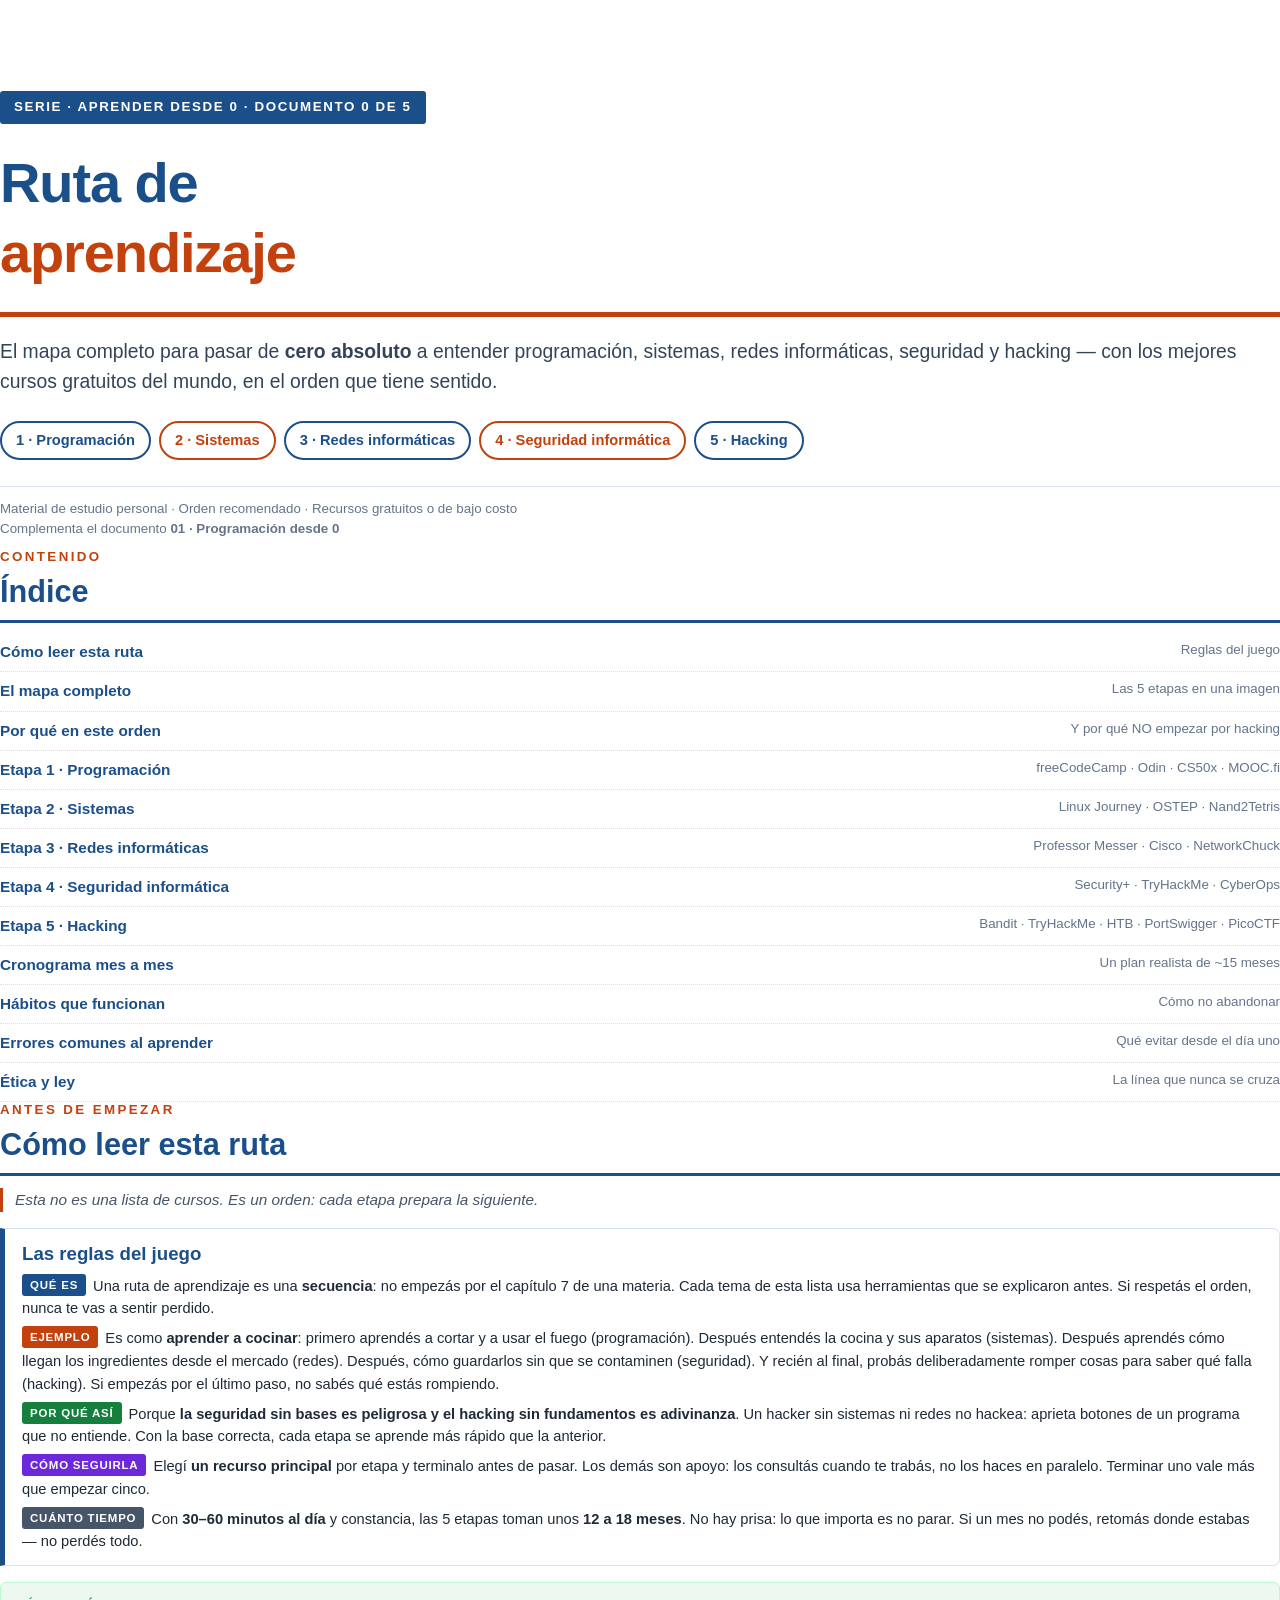
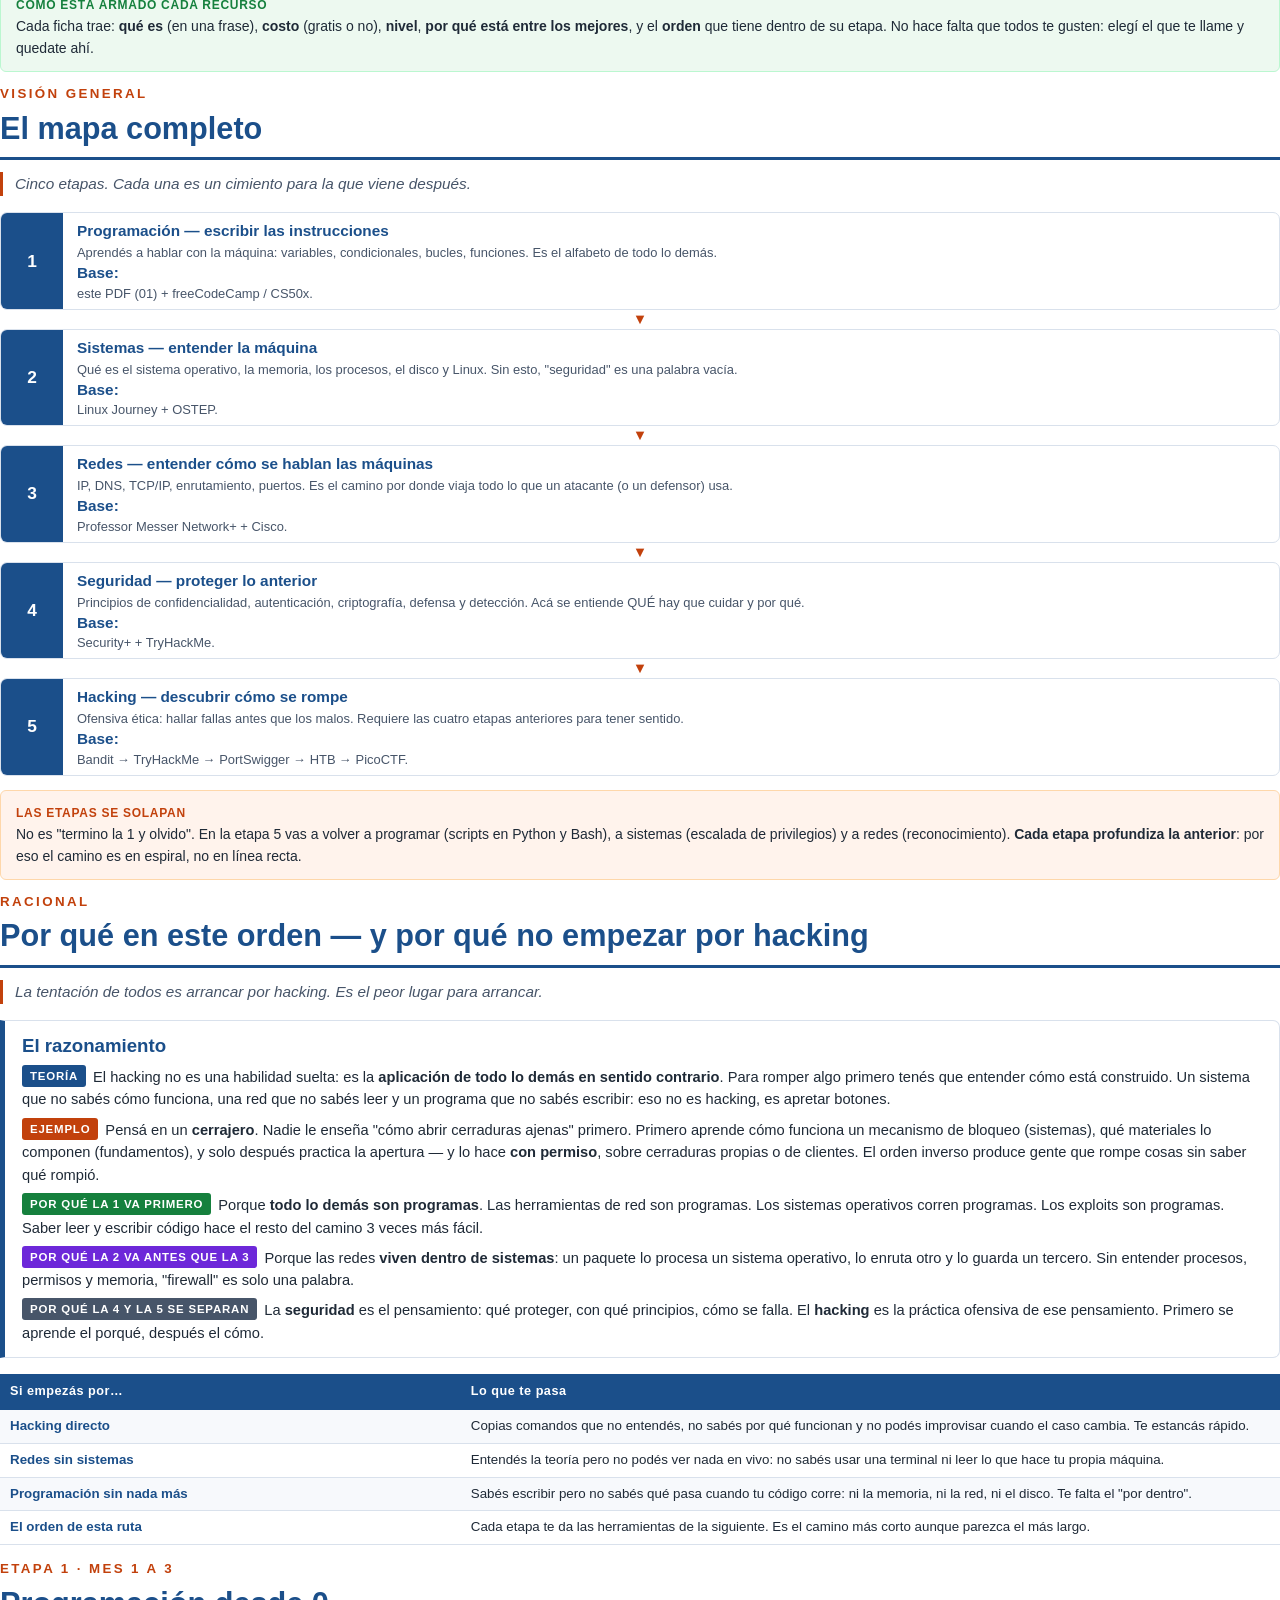
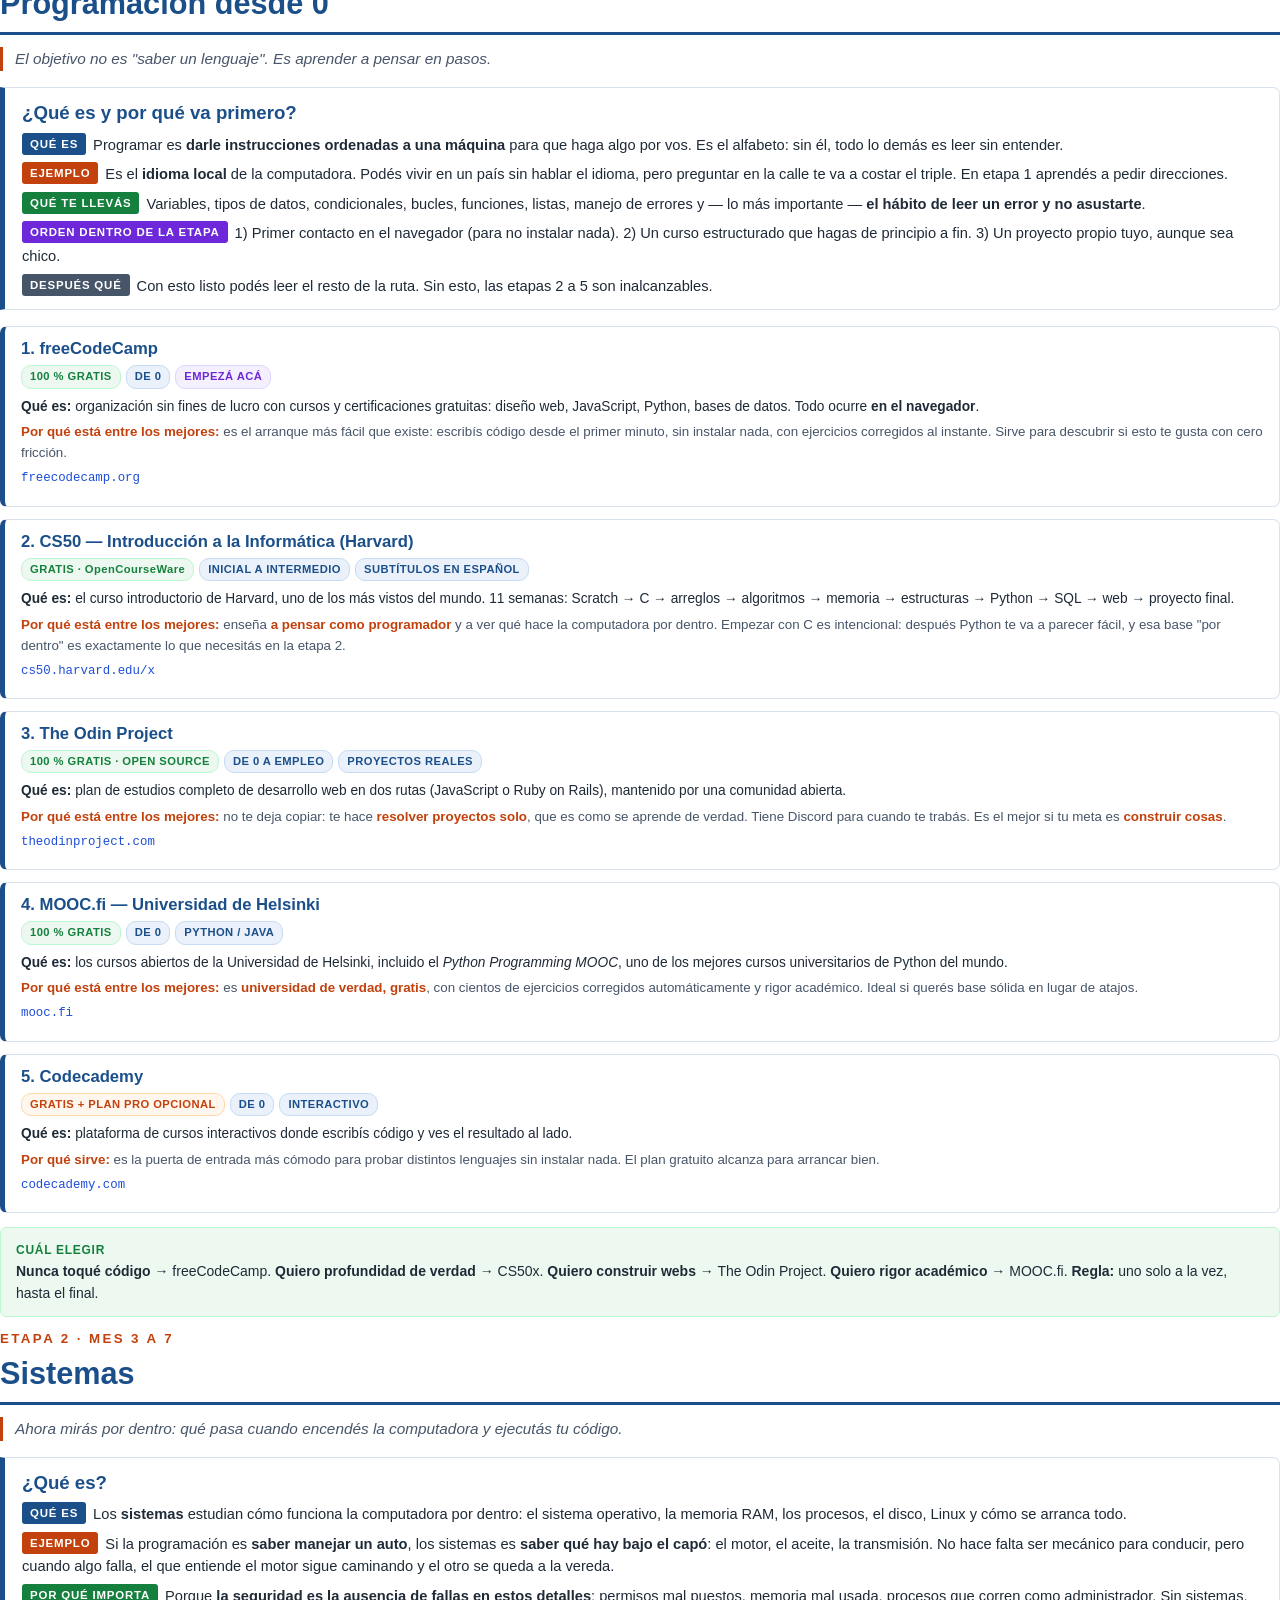
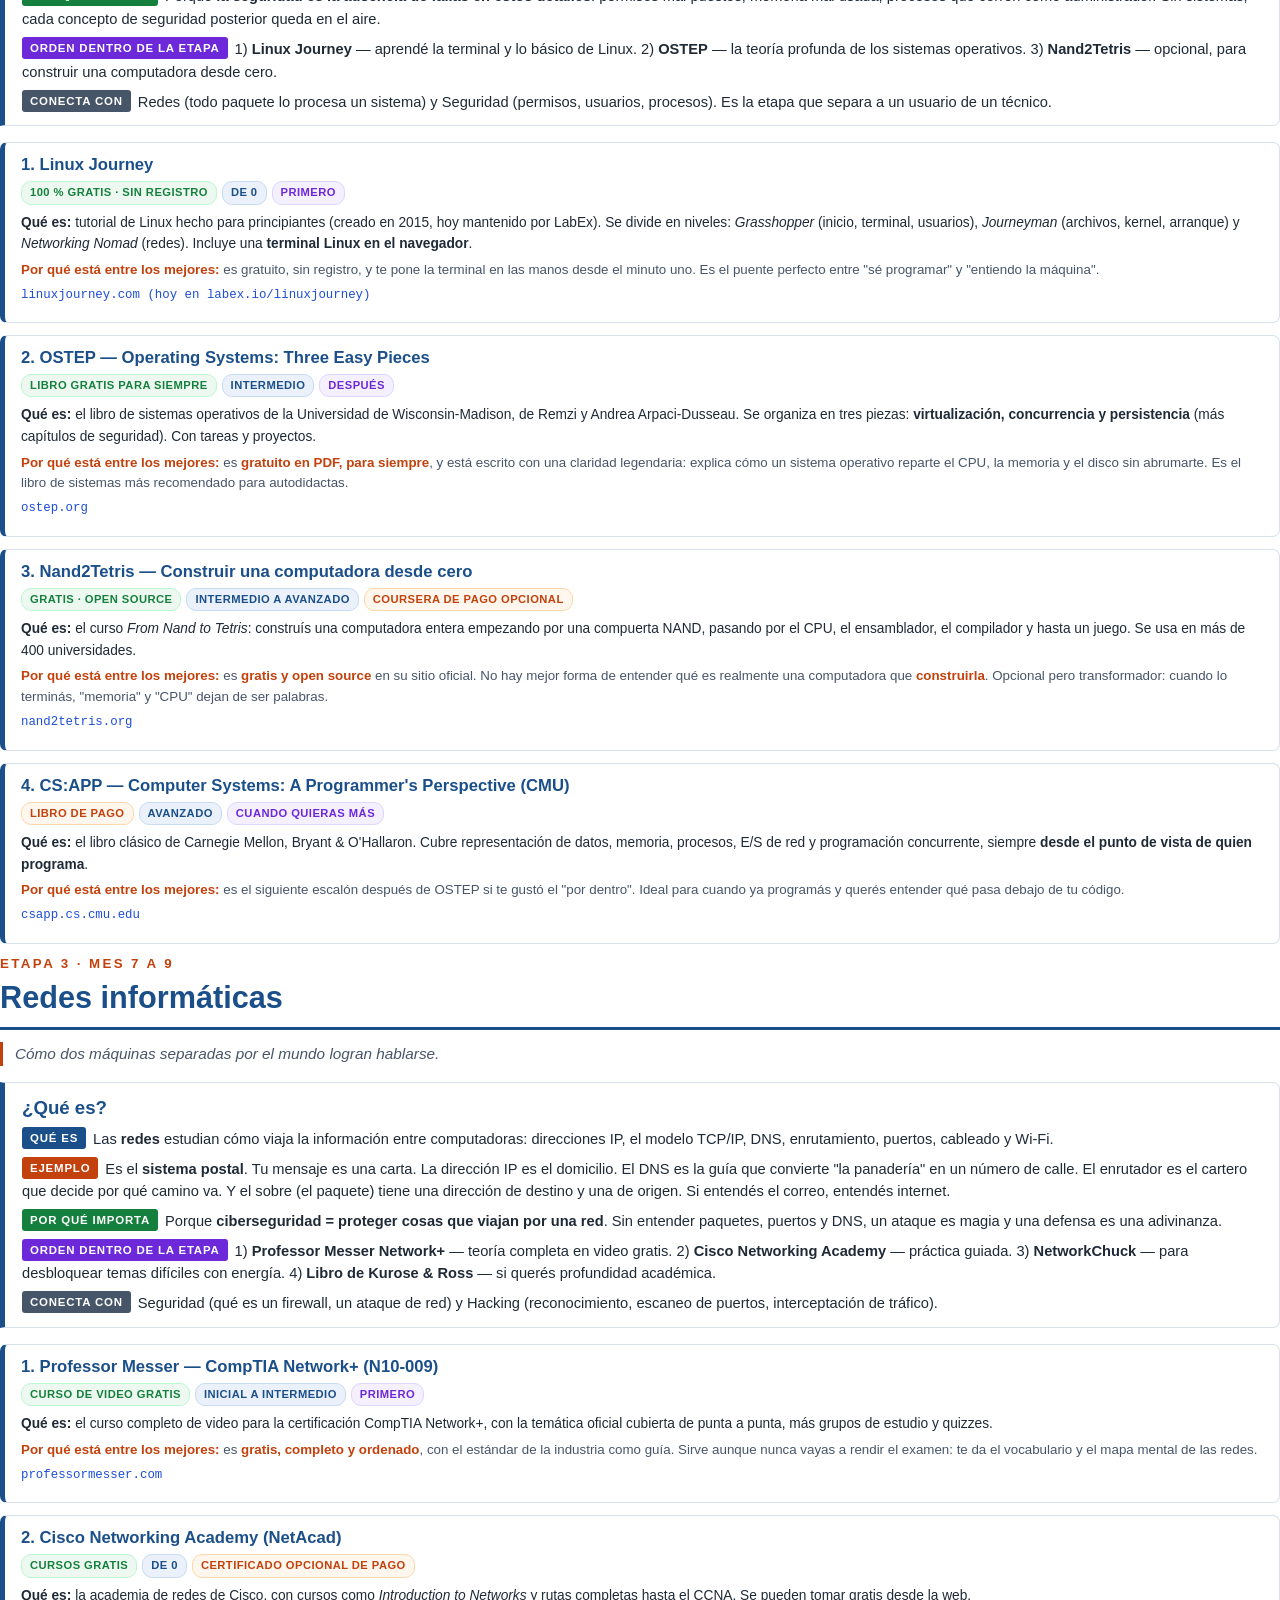
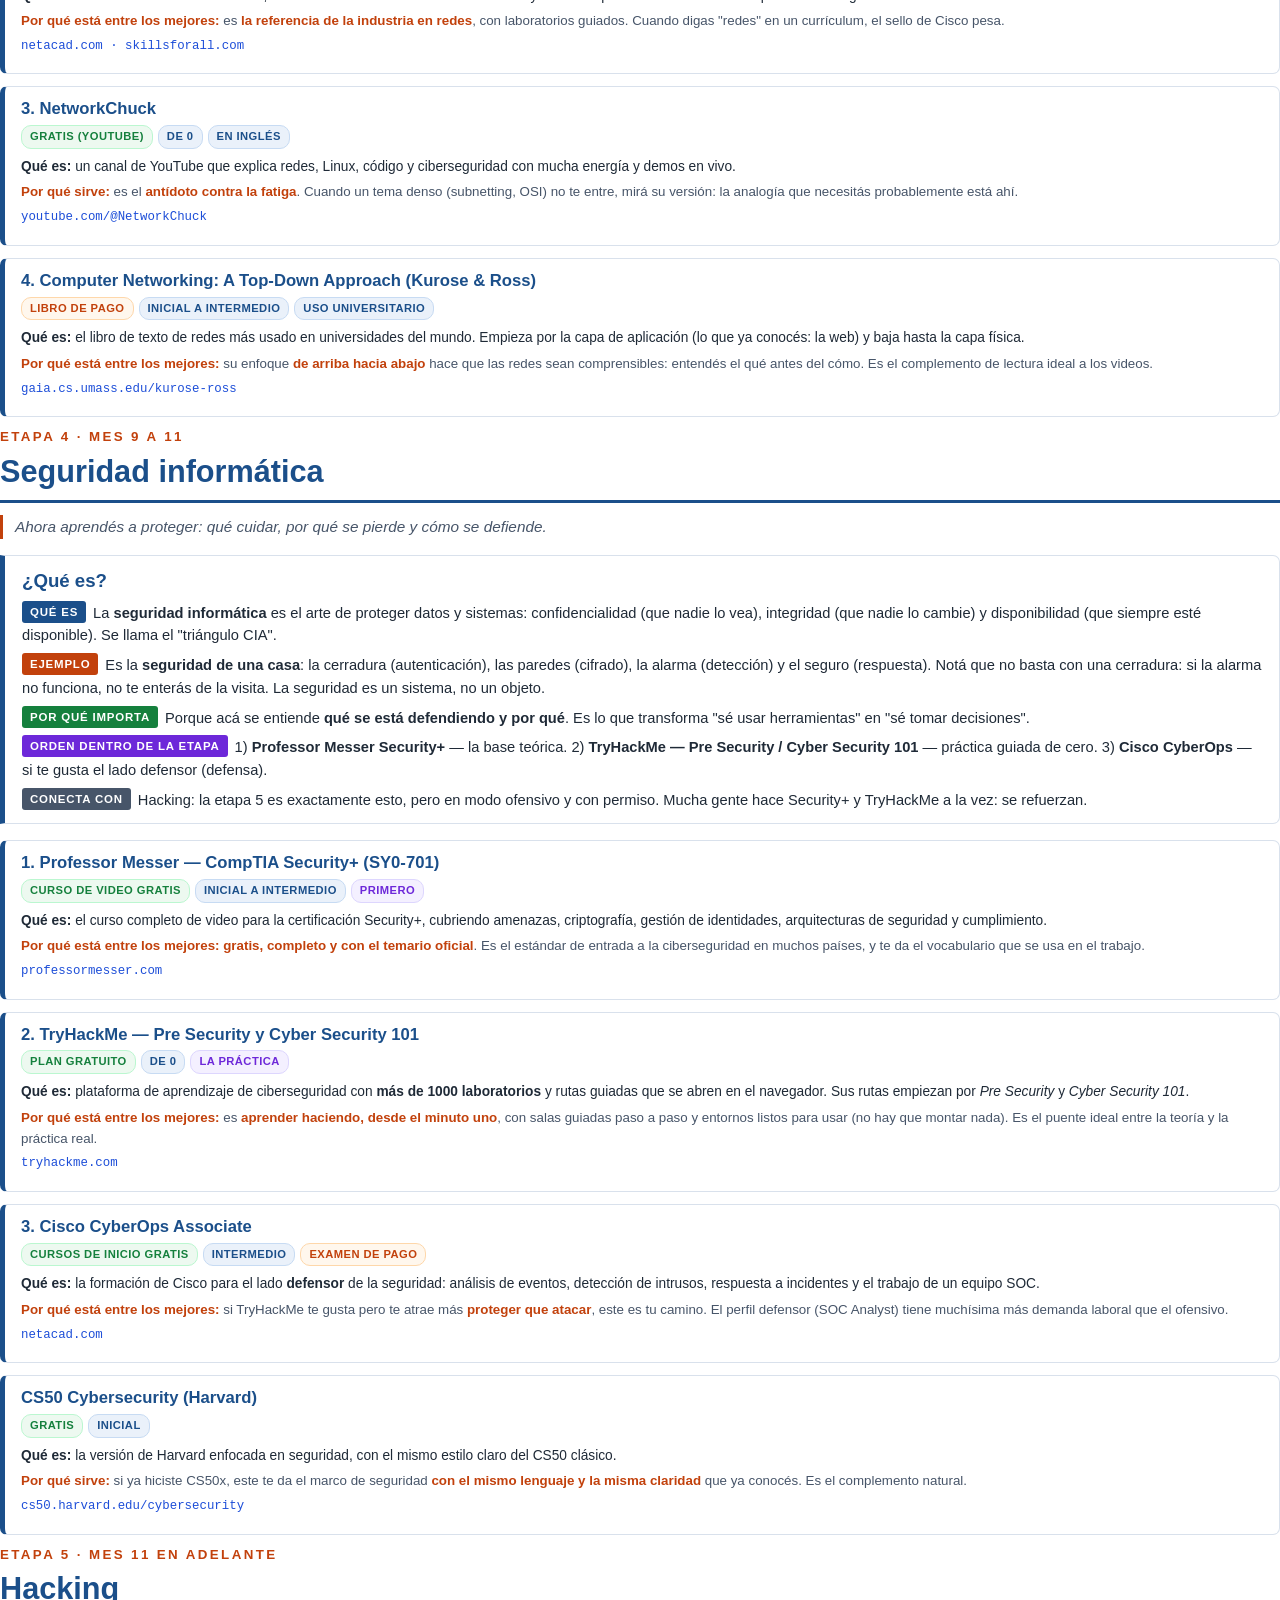
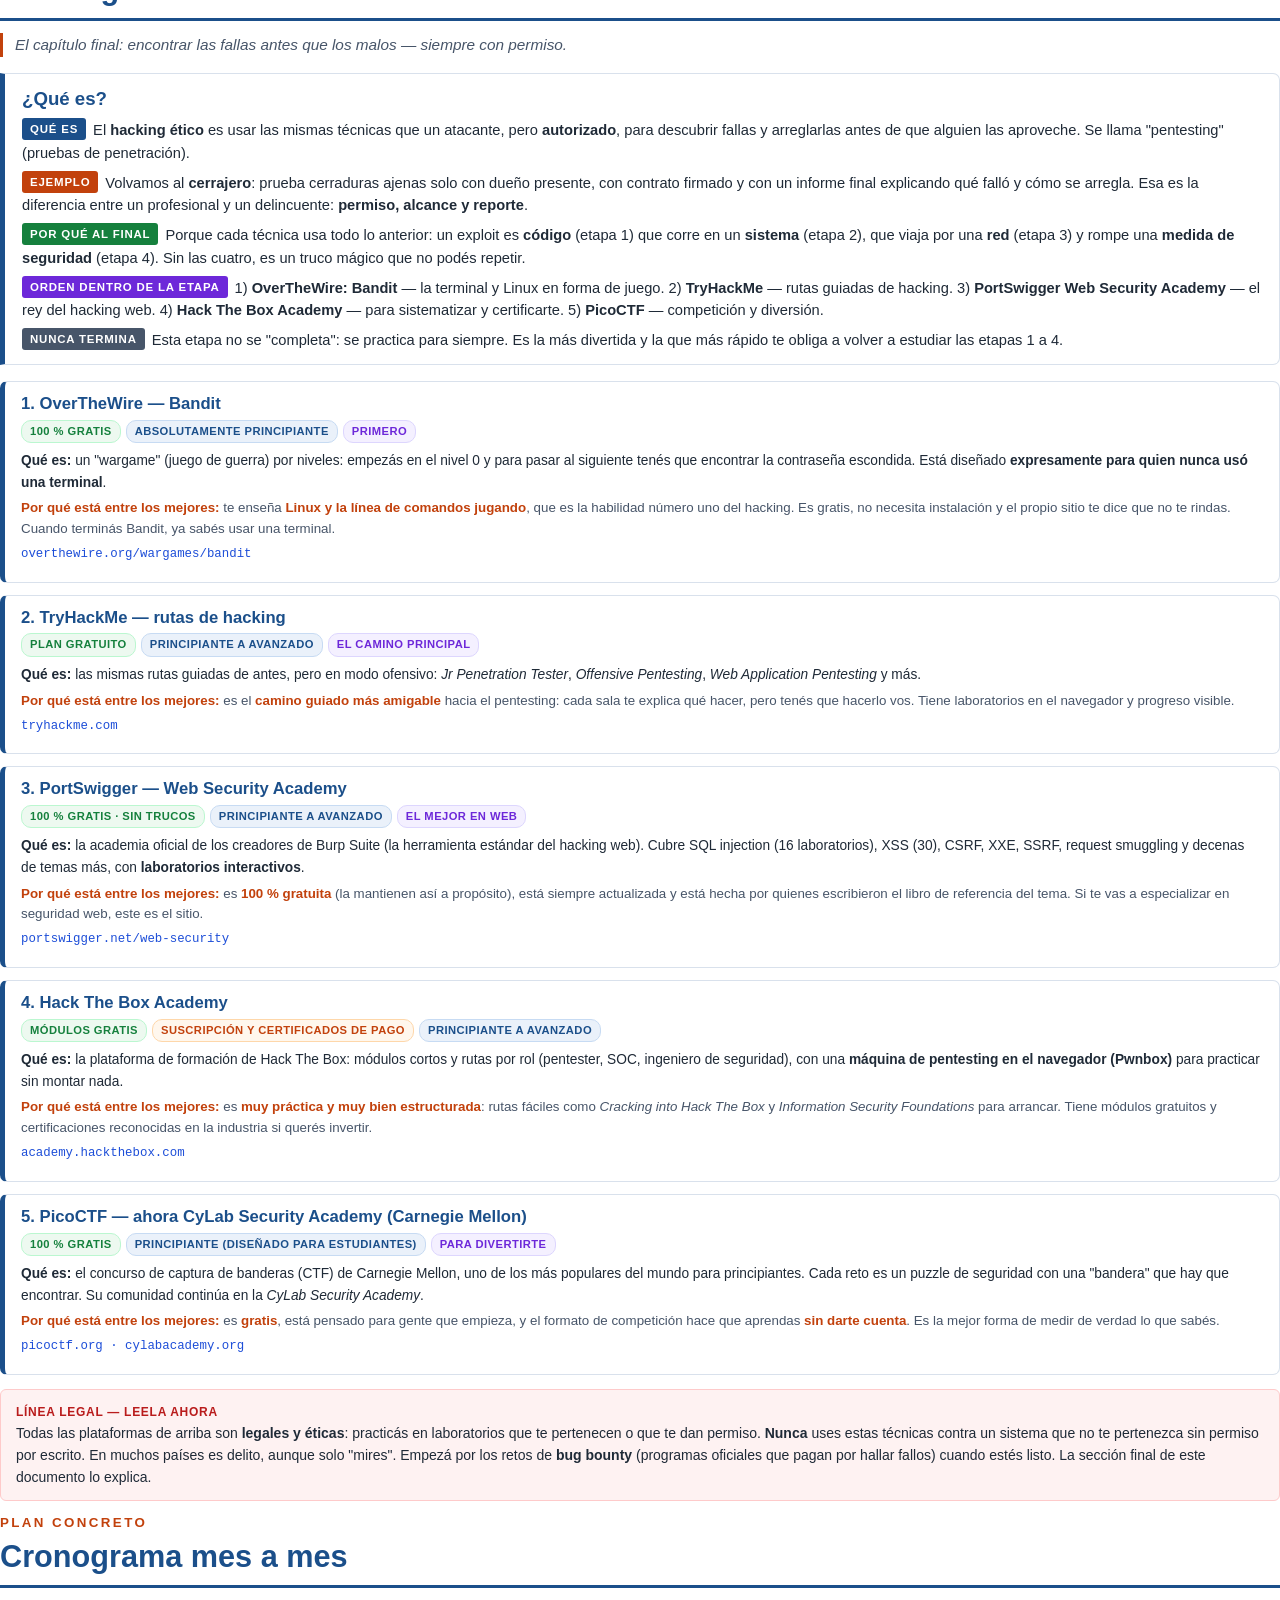
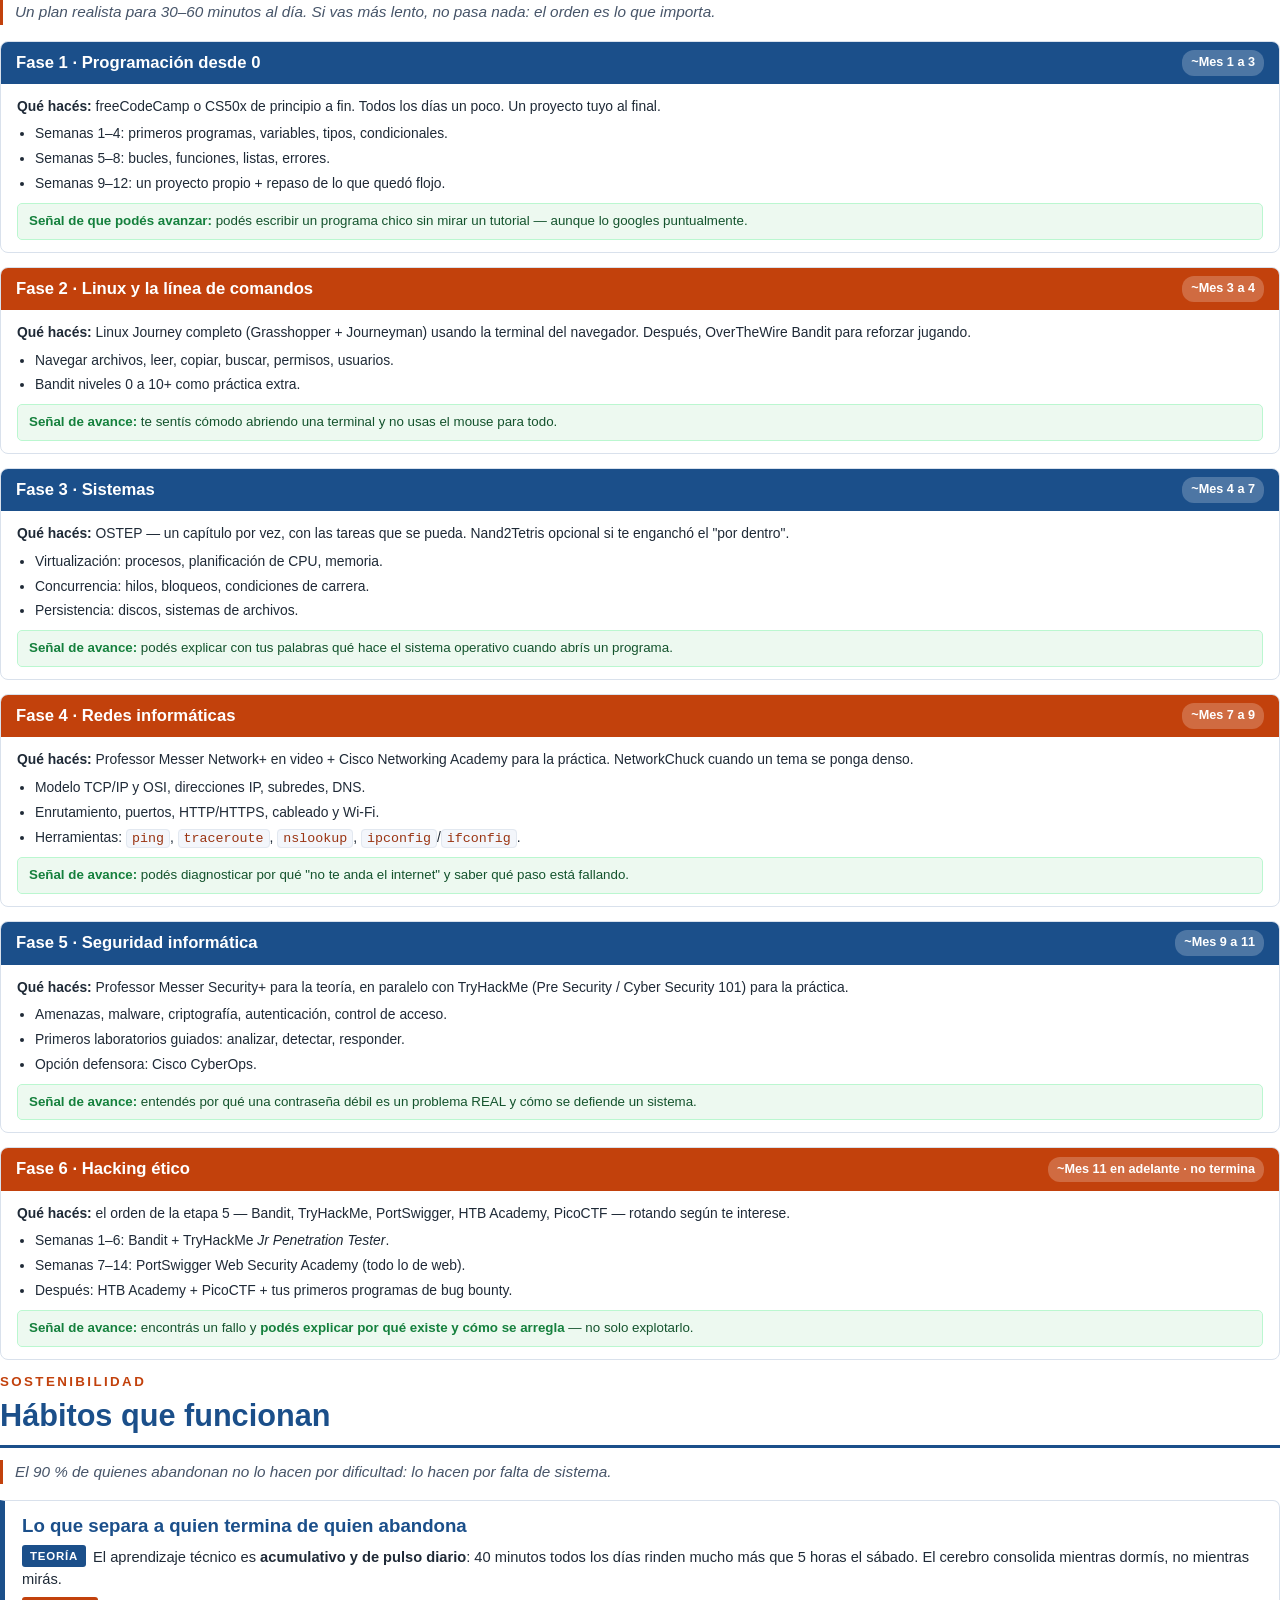
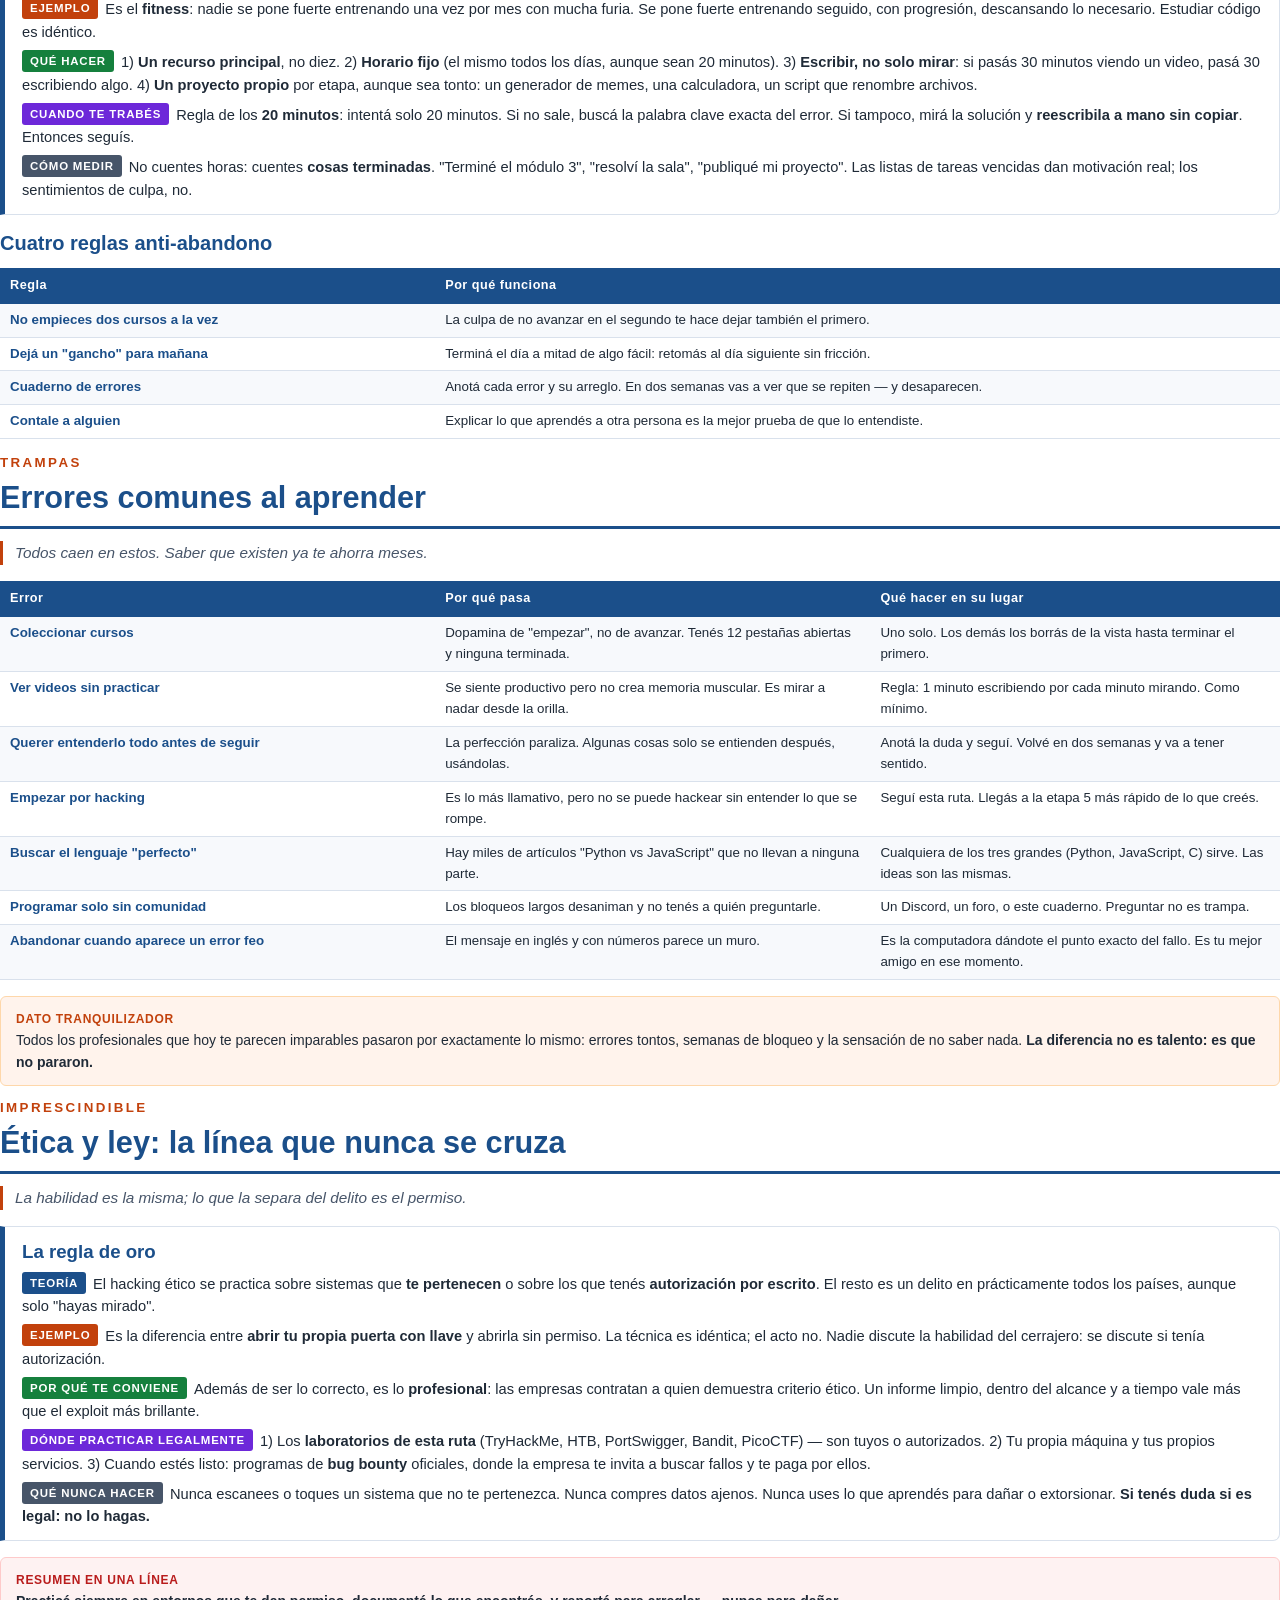
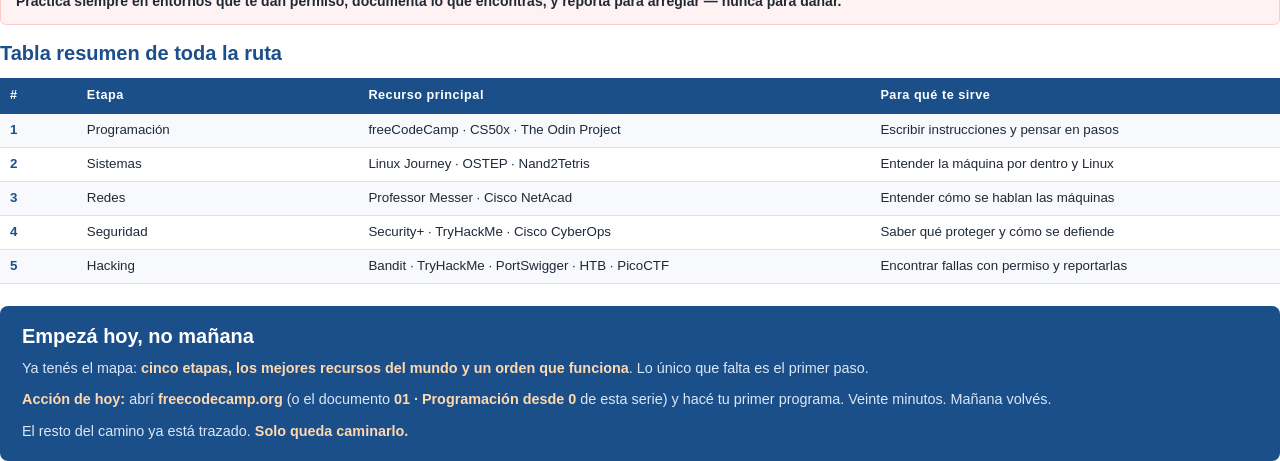
==== 00-ruta-aprendizaje.html @ 6a271abf "Serie Aprender desde 0: ruta + 4 cursos en HTML imprimible" ====
<!DOCTYPE html>
<html lang="es">
<head>
<meta charset="utf-8">
<title>Ruta de aprendizaje desde 0</title>
<style>
  @page { size: A4; margin: 17mm 16mm 16mm 16mm; }
  * { box-sizing: border-box; }
  html { -webkit-print-color-adjust: exact; print-color-adjust: exact; }
  body {
    font-family: "Segoe UI", "Segoe UI Variable Text", Tahoma, sans-serif;
    font-size: 11pt; line-height: 1.57; color: #1f2a37; margin: 0;
  }

  :root {
    --azul: #1b4f8a;
    --azul-vivo: #1d4ed8;
    --azul-humo: #eaf1fa;
    --naranja: #c2410c;
    --naranja-humo: #fff3ec;
    --verde: #15803d;
    --verde-humo: #edf9f0;
    --morado: #6d28d9;
    --morado-humo: #f4f0ff;
    --gris: #475569;
    --borde: #d9e1ec;
  }

  h1, h2, h3, h4 { font-weight: 700; color: var(--azul); line-height: 1.25; margin: 0; }
  p { margin: 0 0 9px 0; }

  /* ---------- Portada ---------- */
  .portada { page-break-after: always; padding: 24mm 0 0 0; }
  .portada .serie {
    display: inline-block; background: var(--azul); color: #fff;
    font-size: 10pt; font-weight: 700; letter-spacing: .12em;
    text-transform: uppercase; padding: 6px 14px; border-radius: 3px;
  }
  .portada h1 { font-size: 42pt; letter-spacing: -.02em; margin: 24px 0 0 0; }
  .portada h1 span { color: var(--naranja); display: block; }
  .portada .regla { height: 5px; background: var(--naranja); width: 100%; margin: 24px 0 20px 0; }
  .portada .sub { font-size: 14.5pt; color: #33445a; line-height: 1.55; margin: 0 0 24px 0; }
  .portada .temas { display: flex; flex-wrap: wrap; gap: 8px; margin: 0 0 24px 0; }
  .portada .tema {
    border: 2px solid var(--azul); color: var(--azul); font-weight: 700;
    font-size: 11pt; padding: 6px 14px; border-radius: 20px;
  }
  .portada .tema:nth-child(even) { border-color: var(--naranja); color: var(--naranja); }
  .portada .meta { margin-top: 26px; font-size: 10pt; color: #64748b; border-top: 1px solid var(--borde); padding-top: 12px; }

  /* ---------- Capítulos ---------- */
  .cap { page-break-before: always; }
  table, tr { page-break-inside: avoid; }
  .grupo { page-break-inside: avoid; }
  .cap h2 { font-size: 23pt; margin: 0 0 4px 0; border-bottom: 3px solid var(--azul); padding-bottom: 10px; }
  .cap h2 .num { display: block; font-size: 10pt; letter-spacing: .18em; text-transform: uppercase; color: var(--naranja); margin-bottom: 6px; }
  .cap .promesa { font-size: 11.5pt; color: #475569; font-style: italic; margin: 12px 0 16px 0; border-left: 3px solid var(--naranja); padding-left: 12px; }
  h3.sub { font-size: 15pt; margin: 16px 0 7px 0; color: var(--azul); }
  h4.mini { font-size: 12.5pt; margin: 16px 0 6px 0; color: var(--naranja); }

  /* ---------- Bloques ---------- */
  .bloque {
    background: #fff; border: 1px solid var(--borde); border-left: 5px solid var(--azul);
    border-radius: 0 7px 7px 0; padding: 13px 17px 6px 17px; margin: 16px 0;
    page-break-inside: avoid;
  }
  .bloque h3 { font-size: 14pt; margin-bottom: 8px; }
  .fila { margin: 0 0 6px 0; }
  .lbl {
    display: inline-block; font-size: 8.6pt; font-weight: 700; letter-spacing: .07em;
    text-transform: uppercase; color: #fff; padding: 2px 8px; border-radius: 3px;
    margin-right: 7px; vertical-align: 1.5px;
  }
  .lbl.teoria  { background: var(--azul); }
  .lbl.ejemplo { background: var(--naranja); }
  .lbl.porque  { background: var(--verde); }
  .lbl.orden   { background: var(--morado); }
  .lbl.conecta { background: var(--gris); }
  .fila p { display: inline; }

  code {
    font-family: Consolas, "Courier New", monospace; font-size: 10pt;
    background: #f3f6fb; border: 1px solid #e2e8f0; border-radius: 4px;
    padding: 1px 5px; color: #9a3412;
  }

  .nota {
    background: var(--naranja-humo); border: 1px solid #fed7aa; border-radius: 6px;
    padding: 11px 15px; margin: 14px 0; page-break-inside: avoid; font-size: 10.5pt;
  }
  .nota b.t { color: var(--naranja); text-transform: uppercase; letter-spacing: .06em; font-size: 9pt; }
  .aviso {
    background: var(--verde-humo); border: 1px solid #bbf7d0; border-radius: 6px;
    padding: 11px 15px; margin: 14px 0; page-break-inside: avoid; font-size: 10.5pt;
  }
  .aviso b.t { color: var(--verde); text-transform: uppercase; letter-spacing: .06em; font-size: 9pt; }
  .peligro {
    background: #fef2f2; border: 1px solid #fecaca; border-radius: 6px;
    padding: 11px 15px; margin: 14px 0; page-break-inside: avoid; font-size: 10.5pt;
  }
  .peligro b.t { color: #b91c1c; text-transform: uppercase; letter-spacing: .06em; font-size: 9pt; }

  /* ---------- Mapa ---------- */
  .mapa { display: flex; flex-direction: column; gap: 0; margin: 8px 0; }
  .mapa .paso {
    display: flex; align-items: stretch; border: 1px solid var(--borde);
    border-radius: 7px; overflow: hidden; page-break-inside: avoid; background: #fff;
  }
  .mapa .paso .nro {
    flex: 0 0 62px; background: var(--azul); color: #fff; font-weight: 700;
    display: flex; align-items: center; justify-content: center; font-size: 13pt;
  }
  .mapa .paso:nth-child(even) .nro { background: var(--naranja); }
  .mapa .paso .txt { padding: 6px 14px; }
  .mapa .paso .txt b { color: var(--azul); font-size: 11.5pt; display: block; margin-bottom: 1px; }
  .mapa .paso .txt span { font-size: 9.7pt; color: #475569; line-height: 1.4; display: block; }
  .flecha { text-align: center; color: var(--naranja); font-size: 11pt; line-height: 1; margin: 2px 0; }

  /* ---------- Recursos ---------- */
  .recurso {
    border: 1px solid var(--borde); border-radius: 7px; padding: 12px 16px;
    margin: 12px 0; page-break-inside: avoid; background: #fff;
    border-left: 5px solid var(--azul);
  }
  .recurso h4 { font-size: 12.5pt; margin-bottom: 4px; }
  .pills { margin: 4px 0 7px 0; }
  .pill {
    display: inline-block; font-size: 8.4pt; font-weight: 700; padding: 2px 8px;
    border-radius: 10px; margin-right: 5px; letter-spacing: .04em;
  }
  .pill.gratis { background: var(--verde-humo); color: var(--verde); border: 1px solid #bbf7d0; }
  .pill.mixto  { background: #fff7ed; color: var(--naranja); border: 1px solid #fed7aa; }
  .pill.nivel  { background: var(--azul-humo); color: var(--azul); border: 1px solid #c7dbf3; }
  .pill.orden  { background: var(--morado-humo); color: var(--morado); border: 1px solid #ddd6fe; }
  .recurso p { font-size: 10.3pt; margin-bottom: 5px; }
  .recurso .porque { color: #475569; font-size: 10pt; }
  .recurso .porque b { color: var(--naranja); }
  .recurso .url { font-family: Consolas, monospace; font-size: 9.3pt; color: var(--azul-vivo); }

  /* ---------- Tablas ---------- */
  table { width: 100%; border-collapse: collapse; margin: 12px 0 16px 0; font-size: 10pt; page-break-inside: avoid; }
  th { background: var(--azul); color: #fff; text-align: left; padding: 8px 10px; font-weight: 600; font-size: 9.5pt; letter-spacing: .04em; }
  td { border-bottom: 1px solid var(--borde); padding: 6px 10px; vertical-align: top; }
  tr:nth-child(even) td { background: #f7f9fc; }
  td b { color: var(--azul); }

  /* ---------- Cronograma ---------- */
  .fase {
    border: 1px solid var(--borde); border-radius: 8px; margin: 14px 0;
    page-break-inside: avoid; overflow: hidden;
  }
  .fase .cab {
    background: var(--azul); color: #fff; padding: 8px 15px; display: flex;
    justify-content: space-between; align-items: center;
  }
  .fase:nth-of-type(even) .cab { background: var(--naranja); }
  .fase .cab b { font-size: 12.5pt; }
  .fase .cab span { font-size: 9.5pt; background: rgba(255,255,255,.22); padding: 3px 9px; border-radius: 12px; font-weight: 600; }
  .fase .cuerpo { padding: 12px 16px; }
  .fase .cuerpo p { font-size: 10.4pt; margin-bottom: 6px; }
  .fase .cuerpo ul { margin: 4px 0 8px 0; padding-left: 18px; font-size: 10.4pt; }
  .fase .cuerpo li { margin-bottom: 3px; }
  .fase .hito {
    font-size: 10pt; background: var(--verde-humo); border: 1px solid #bbf7d0;
    border-radius: 5px; padding: 7px 11px; margin-top: 6px; color: #14532d;
  }
  .fase .hito b { color: var(--verde); }

  .cierre {
    background: var(--azul); color: #eaf1fa; padding: 18px 22px; border-radius: 8px;
    margin-top: 22px; page-break-inside: avoid;
  }
  .cierre h3 { color: #fff; margin-bottom: 8px; font-size: 15pt; }
  .cierre p { color: #dbe7f7; font-size: 10.8pt; }
  .cierre b { color: #ffd8b0; }

  .indice ul { list-style: none; padding: 0; margin: 10px 0 0 0; }
  .indice li { padding: 7px 0; border-bottom: 1px dotted var(--borde); font-size: 11.5pt; display: flex; justify-content: space-between; }
  .indice li span.t { color: var(--azul); font-weight: 600; }
  .indice li span.d { color: #64748b; font-size: 10pt; }
</style>
</head>
<body>

<!-- ==================== PORTADA ==================== -->
<section class="portada">
  <div class="serie">Serie · Aprender desde 0 · Documento 0 de 5</div>
  <h1>Ruta de <span>aprendizaje</span></h1>
  <div class="regla"></div>
  <p class="sub">El mapa completo para pasar de <b>cero absoluto</b> a entender programación, sistemas, redes informáticas, seguridad y hacking — con los mejores cursos gratuitos del mundo, en el orden que tiene sentido.</p>

  <div class="temas">
    <div class="tema">1 · Programación</div>
    <div class="tema">2 · Sistemas</div>
    <div class="tema">3 · Redes informáticas</div>
    <div class="tema">4 · Seguridad informática</div>
    <div class="tema">5 · Hacking</div>
  </div>

  <p class="meta">Material de estudio personal · Orden recomendado · Recursos gratuitos o de bajo costo<br>Complementa el documento <b>01 · Programación desde 0</b></p>
</section>

<!-- ==================== ÍNDICE ==================== -->
<section class="cap indice">
  <h2><span class="num">Contenido</span>Índice</h2>
  <ul>
    <li><span class="t">Cómo leer esta ruta</span><span class="d">Reglas del juego</span></li>
    <li><span class="t">El mapa completo</span><span class="d">Las 5 etapas en una imagen</span></li>
    <li><span class="t">Por qué en este orden</span><span class="d">Y por qué NO empezar por hacking</span></li>
    <li><span class="t">Etapa 1 · Programación</span><span class="d">freeCodeCamp · Odin · CS50x · MOOC.fi</span></li>
    <li><span class="t">Etapa 2 · Sistemas</span><span class="d">Linux Journey · OSTEP · Nand2Tetris</span></li>
    <li><span class="t">Etapa 3 · Redes informáticas</span><span class="d">Professor Messer · Cisco · NetworkChuck</span></li>
    <li><span class="t">Etapa 4 · Seguridad informática</span><span class="d">Security+ · TryHackMe · CyberOps</span></li>
    <li><span class="t">Etapa 5 · Hacking</span><span class="d">Bandit · TryHackMe · HTB · PortSwigger · PicoCTF</span></li>
    <li><span class="t">Cronograma mes a mes</span><span class="d">Un plan realista de ~15 meses</span></li>
    <li><span class="t">Hábitos que funcionan</span><span class="d">Cómo no abandonar</span></li>
    <li><span class="t">Errores comunes al aprender</span><span class="d">Qué evitar desde el día uno</span></li>
    <li><span class="t">Ética y ley</span><span class="d">La línea que nunca se cruza</span></li>
  </ul>
</section>

<!-- ==================== CÓMO LEER ==================== -->
<section class="cap">
  <h2><span class="num">Antes de empezar</span>Cómo leer esta ruta</h2>
  <p class="promesa">Esta no es una lista de cursos. Es un orden: cada etapa prepara la siguiente.</p>

  <div class="bloque">
    <h3>Las reglas del juego</h3>
    <div class="fila"><span class="lbl teoria">Qué es</span>Una ruta de aprendizaje es una <b>secuencia</b>: no empezás por el capítulo 7 de una materia. Cada tema de esta lista usa herramientas que se explicaron antes. Si respetás el orden, nunca te vas a sentir perdido.</div>
    <div class="fila"><span class="lbl ejemplo">Ejemplo</span>Es como <b>aprender a cocinar</b>: primero aprendés a cortar y a usar el fuego (programación). Después entendés la cocina y sus aparatos (sistemas). Después aprendés cómo llegan los ingredientes desde el mercado (redes). Después, cómo guardarlos sin que se contaminen (seguridad). Y recién al final, probás deliberadamente romper cosas para saber qué falla (hacking). Si empezás por el último paso, no sabés qué estás rompiendo.</div>
    <div class="fila"><span class="lbl porque">Por qué así</span>Porque <b>la seguridad sin bases es peligrosa y el hacking sin fundamentos es adivinanza</b>. Un hacker sin sistemas ni redes no hackea: aprieta botones de un programa que no entiende. Con la base correcta, cada etapa se aprende más rápido que la anterior.</div>
    <div class="fila"><span class="lbl orden">Cómo seguirla</span>Elegí <b>un recurso principal</b> por etapa y terminalo antes de pasar. Los demás son apoyo: los consultás cuando te trabás, no los haces en paralelo. Terminar uno vale más que empezar cinco.</div>
    <div class="fila"><span class="lbl conecta">Cuánto tiempo</span>Con <b>30–60 minutos al día</b> y constancia, las 5 etapas toman unos <b>12 a 18 meses</b>. No hay prisa: lo que importa es no parar. Si un mes no podés, retomás donde estabas — no perdés todo.</div>
  </div>

  <div class="aviso">
    <span class="b t" style="color:#15803d;font-weight:700;text-transform:uppercase;letter-spacing:.06em;font-size:9pt;">Cómo está armado cada recurso</span><br>
    Cada ficha trae: <b>qué es</b> (en una frase), <b>costo</b> (gratis o no), <b>nivel</b>, <b>por qué está entre los mejores</b>, y el <b>orden</b> que tiene dentro de su etapa. No hace falta que todos te gusten: elegí el que te llame y quedate ahí.
  </div>
</section>

<!-- ==================== MAPA ==================== -->
<section class="cap">
  <h2><span class="num">Visión general</span>El mapa completo</h2>
  <p class="promesa">Cinco etapas. Cada una es un cimiento para la que viene después.</p>

  <div class="mapa">
    <div class="paso">
      <div class="nro">1</div>
      <div class="txt"><b>Programación — escribir las instrucciones</b><span>Aprendés a hablar con la máquina: variables, condicionales, bucles, funciones. Es el alfabeto de todo lo demás. <b>Base:</b> este PDF (01) + freeCodeCamp / CS50x.</span></div>
    </div>
    <div class="flecha">▼</div>
    <div class="paso">
      <div class="nro">2</div>
      <div class="txt"><b>Sistemas — entender la máquina</b><span>Qué es el sistema operativo, la memoria, los procesos, el disco y Linux. Sin esto, "seguridad" es una palabra vacía. <b>Base:</b> Linux Journey + OSTEP.</span></div>
    </div>
    <div class="flecha">▼</div>
    <div class="paso">
      <div class="nro">3</div>
      <div class="txt"><b>Redes — entender cómo se hablan las máquinas</b><span>IP, DNS, TCP/IP, enrutamiento, puertos. Es el camino por donde viaja todo lo que un atacante (o un defensor) usa. <b>Base:</b> Professor Messer Network+ + Cisco.</span></div>
    </div>
    <div class="flecha">▼</div>
    <div class="paso">
      <div class="nro">4</div>
      <div class="txt"><b>Seguridad — proteger lo anterior</b><span>Principios de confidencialidad, autenticación, criptografía, defensa y detección. Acá se entiende QUÉ hay que cuidar y por qué. <b>Base:</b> Security+ + TryHackMe.</span></div>
    </div>
    <div class="flecha">▼</div>
    <div class="paso">
      <div class="nro">5</div>
      <div class="txt"><b>Hacking — descubrir cómo se rompe</b><span>Ofensiva ética: hallar fallas antes que los malos. Requiere las cuatro etapas anteriores para tener sentido. <b>Base:</b> Bandit → TryHackMe → PortSwigger → HTB → PicoCTF.</span></div>
    </div>
  </div>

  <div class="nota">
    <span class="b t" style="color:#c2410c;font-weight:700;text-transform:uppercase;letter-spacing:.06em;font-size:9pt;">Las etapas se solapan</span><br>
    No es "termino la 1 y olvido". En la etapa 5 vas a volver a programar (scripts en Python y Bash), a sistemas (escalada de privilegios) y a redes (reconocimiento). <b>Cada etapa profundiza la anterior</b>: por eso el camino es en espiral, no en línea recta.
  </div>
</section>

<!-- ==================== POR QUÉ ESTE ORDEN ==================== -->
<section class="cap">
  <h2><span class="num">Racional</span>Por qué en este orden — y por qué no empezar por hacking</h2>
  <p class="promesa">La tentación de todos es arrancar por hacking. Es el peor lugar para arrancar.</p>

  <div class="bloque">
    <h3>El razonamiento</h3>
    <div class="fila"><span class="lbl teoria">Teoría</span>El hacking no es una habilidad suelta: es la <b>aplicación de todo lo demás en sentido contrario</b>. Para romper algo primero tenés que entender cómo está construido. Un sistema que no sabés cómo funciona, una red que no sabés leer y un programa que no sabés escribir: eso no es hacking, es apretar botones.</div>
    <div class="fila"><span class="lbl ejemplo">Ejemplo</span>Pensá en un <b>cerrajero</b>. Nadie le enseña "cómo abrir cerraduras ajenas" primero. Primero aprende cómo funciona un mecanismo de bloqueo (sistemas), qué materiales lo componen (fundamentos), y solo después practica la apertura — y lo hace <b>con permiso</b>, sobre cerraduras propias o de clientes. El orden inverso produce gente que rompe cosas sin saber qué rompió.</div>
    <div class="fila"><span class="lbl porque">Por qué la 1 va primero</span>Porque <b>todo lo demás son programas</b>. Las herramientas de red son programas. Los sistemas operativos corren programas. Los exploits son programas. Saber leer y escribir código hace el resto del camino 3 veces más fácil.</div>
    <div class="fila"><span class="lbl orden">Por qué la 2 va antes que la 3</span>Porque las redes <b>viven dentro de sistemas</b>: un paquete lo procesa un sistema operativo, lo enruta otro y lo guarda un tercero. Sin entender procesos, permisos y memoria, "firewall" es solo una palabra.</div>
    <div class="fila"><span class="lbl conecta">Por qué la 4 y la 5 se separan</span>La <b>seguridad</b> es el pensamiento: qué proteger, con qué principios, cómo se falla. El <b>hacking</b> es la práctica ofensiva de ese pensamiento. Primero se aprende el porqué, después el cómo.</div>
  </div>

  <table>
    <tr><th style="width:36%">Si empezás por…</th><th>Lo que te pasa</th></tr>
    <tr><td><b>Hacking directo</b></td><td>Copias comandos que no entendés, no sabés por qué funcionan y no podés improvisar cuando el caso cambia. Te estancás rápido.</td></tr>
    <tr><td><b>Redes sin sistemas</b></td><td>Entendés la teoría pero no podés ver nada en vivo: no sabés usar una terminal ni leer lo que hace tu propia máquina.</td></tr>
    <tr><td><b>Programación sin nada más</b></td><td>Sabés escribir pero no sabés qué pasa cuando tu código corre: ni la memoria, ni la red, ni el disco. Te falta el "por dentro".</td></tr>
    <tr><td><b>El orden de esta ruta</b></td><td>Cada etapa te da las herramientas de la siguiente. Es el camino más corto aunque parezca el más largo.</td></tr>
  </table>
</section>

<!-- ==================== ETAPA 1 ==================== -->
<section class="cap">
  <h2><span class="num">Etapa 1 · Mes 1 a 3</span>Programación desde 0</h2>
  <p class="promesa">El objetivo no es "saber un lenguaje". Es aprender a pensar en pasos.</p>

  <div class="bloque">
    <h3>¿Qué es y por qué va primero?</h3>
    <div class="fila"><span class="lbl teoria">Qué es</span>Programar es <b>darle instrucciones ordenadas a una máquina</b> para que haga algo por vos. Es el alfabeto: sin él, todo lo demás es leer sin entender.</div>
    <div class="fila"><span class="lbl ejemplo">Ejemplo</span>Es el <b>idioma local</b> de la computadora. Podés vivir en un país sin hablar el idioma, pero preguntar en la calle te va a costar el triple. En etapa 1 aprendés a pedir direcciones.</div>
    <div class="fila"><span class="lbl porque">Qué te llevás</span>Variables, tipos de datos, condicionales, bucles, funciones, listas, manejo de errores y — lo más importante — <b>el hábito de leer un error y no asustarte</b>.</div>
    <div class="fila"><span class="lbl orden">Orden dentro de la etapa</span>1) Primer contacto en el navegador (para no instalar nada). 2) Un curso estructurado que hagas de principio a fin. 3) Un proyecto propio tuyo, aunque sea chico.</div>
    <div class="fila"><span class="lbl conecta">Después qué</span>Con esto listo podés leer el resto de la ruta. Sin esto, las etapas 2 a 5 son inalcanzables.</div>
  </div>

  <div class="recurso">
    <h4>1. freeCodeCamp</h4>
    <div class="pills"><span class="pill gratis">100 % GRATIS</span><span class="pill nivel">DE 0</span><span class="pill orden">EMPEZÁ ACÁ</span></div>
    <p><b>Qué es:</b> organización sin fines de lucro con cursos y certificaciones gratuitas: diseño web, JavaScript, Python, bases de datos. Todo ocurre <b>en el navegador</b>.</p>
    <p class="porque"><b>Por qué está entre los mejores:</b> es el arranque más fácil que existe: escribís código desde el primer minuto, sin instalar nada, con ejercicios corregidos al instante. Sirve para descubrir si esto te gusta con cero fricción.</p>
    <p class="url">freecodecamp.org</p>
  </div>

  <div class="recurso">
    <h4>2. CS50 — Introducción a la Informática (Harvard)</h4>
    <div class="pills"><span class="pill gratis">GRATIS · OpenCourseWare</span><span class="pill nivel">INICIAL A INTERMEDIO</span><span class="pill nivel">SUBTÍTULOS EN ESPAÑOL</span></div>
    <p><b>Qué es:</b> el curso introductorio de Harvard, uno de los más vistos del mundo. 11 semanas: Scratch → C → arreglos → algoritmos → memoria → estructuras → Python → SQL → web → proyecto final.</p>
    <p class="porque"><b>Por qué está entre los mejores:</b> enseña <b>a pensar como programador</b> y a ver qué hace la computadora por dentro. Empezar con C es intencional: después Python te va a parecer fácil, y esa base "por dentro" es exactamente lo que necesitás en la etapa 2.</p>
    <p class="url">cs50.harvard.edu/x</p>
  </div>

  <div class="recurso">
    <h4>3. The Odin Project</h4>
    <div class="pills"><span class="pill gratis">100 % GRATIS · OPEN SOURCE</span><span class="pill nivel">DE 0 A EMPLEO</span><span class="pill nivel">PROYECTOS REALES</span></div>
    <p><b>Qué es:</b> plan de estudios completo de desarrollo web en dos rutas (JavaScript o Ruby on Rails), mantenido por una comunidad abierta.</p>
    <p class="porque"><b>Por qué está entre los mejores:</b> no te deja copiar: te hace <b>resolver proyectos solo</b>, que es como se aprende de verdad. Tiene Discord para cuando te trabás. Es el mejor si tu meta es <b>construir cosas</b>.</p>
    <p class="url">theodinproject.com</p>
  </div>

  <div class="recurso">
    <h4>4. MOOC.fi — Universidad de Helsinki</h4>
    <div class="pills"><span class="pill gratis">100 % GRATIS</span><span class="pill nivel">DE 0</span><span class="pill nivel">PYTHON / JAVA</span></div>
    <p><b>Qué es:</b> los cursos abiertos de la Universidad de Helsinki, incluido el <em>Python Programming MOOC</em>, uno de los mejores cursos universitarios de Python del mundo.</p>
    <p class="porque"><b>Por qué está entre los mejores:</b> es <b>universidad de verdad, gratis</b>, con cientos de ejercicios corregidos automáticamente y rigor académico. Ideal si querés base sólida en lugar de atajos.</p>
    <p class="url">mooc.fi</p>
  </div>

  <div class="recurso">
    <h4>5. Codecademy</h4>
    <div class="pills"><span class="pill mixto">GRATIS + PLAN PRO OPCIONAL</span><span class="pill nivel">DE 0</span><span class="pill nivel">INTERACTIVO</span></div>
    <p><b>Qué es:</b> plataforma de cursos interactivos donde escribís código y ves el resultado al lado.</p>
    <p class="porque"><b>Por qué sirve:</b> es la puerta de entrada más cómodo para probar distintos lenguajes sin instalar nada. El plan gratuito alcanza para arrancar bien.</p>
    <p class="url">codecademy.com</p>
  </div>

  <div class="aviso">
    <span class="b t" style="color:#15803d;font-weight:700;text-transform:uppercase;letter-spacing:.06em;font-size:9pt;">Cuál elegir</span><br>
    <b>Nunca toqué código →</b> freeCodeCamp. <b>Quiero profundidad de verdad →</b> CS50x. <b>Quiero construir webs →</b> The Odin Project. <b>Quiero rigor académico →</b> MOOC.fi. <b>Regla:</b> uno solo a la vez, hasta el final.
  </div>
</section>

<!-- ==================== ETAPA 2 ==================== -->
<section class="cap">
  <h2><span class="num">Etapa 2 · Mes 3 a 7</span>Sistemas</h2>
  <p class="promesa">Ahora mirás por dentro: qué pasa cuando encendés la computadora y ejecutás tu código.</p>

  <div class="bloque">
    <h3>¿Qué es?</h3>
    <div class="fila"><span class="lbl teoria">Qué es</span>Los <b>sistemas</b> estudian cómo funciona la computadora por dentro: el sistema operativo, la memoria RAM, los procesos, el disco, Linux y cómo se arranca todo.</div>
    <div class="fila"><span class="lbl ejemplo">Ejemplo</span>Si la programación es <b>saber manejar un auto</b>, los sistemas es <b>saber qué hay bajo el capó</b>: el motor, el aceite, la transmisión. No hace falta ser mecánico para conducir, pero cuando algo falla, el que entiende el motor sigue caminando y el otro se queda a la vereda.</div>
    <div class="fila"><span class="lbl porque">Por qué importa</span>Porque <b>la seguridad es la ausencia de fallas en estos detalles</b>: permisos mal puestos, memoria mal usada, procesos que corren como administrador. Sin sistemas, cada concepto de seguridad posterior queda en el aire.</div>
    <div class="fila"><span class="lbl orden">Orden dentro de la etapa</span>1) <b>Linux Journey</b> — aprendé la terminal y lo básico de Linux. 2) <b>OSTEP</b> — la teoría profunda de los sistemas operativos. 3) <b>Nand2Tetris</b> — opcional, para construir una computadora desde cero.</div>
    <div class="fila"><span class="lbl conecta">Conecta con</span>Redes (todo paquete lo procesa un sistema) y Seguridad (permisos, usuarios, procesos). Es la etapa que separa a un usuario de un técnico.</div>
  </div>

  <div class="recurso">
    <h4>1. Linux Journey</h4>
    <div class="pills"><span class="pill gratis">100 % GRATIS · SIN REGISTRO</span><span class="pill nivel">DE 0</span><span class="pill orden">PRIMERO</span></div>
    <p><b>Qué es:</b> tutorial de Linux hecho para principiantes (creado en 2015, hoy mantenido por LabEx). Se divide en niveles: <em>Grasshopper</em> (inicio, terminal, usuarios), <em>Journeyman</em> (archivos, kernel, arranque) y <em>Networking Nomad</em> (redes). Incluye una <b>terminal Linux en el navegador</b>.</p>
    <p class="porque"><b>Por qué está entre los mejores:</b> es gratuito, sin registro, y te pone la terminal en las manos desde el minuto uno. Es el puente perfecto entre "sé programar" y "entiendo la máquina".</p>
    <p class="url">linuxjourney.com (hoy en labex.io/linuxjourney)</p>
  </div>

  <div class="recurso">
    <h4>2. OSTEP — Operating Systems: Three Easy Pieces</h4>
    <div class="pills"><span class="pill gratis">LIBRO GRATIS PARA SIEMPRE</span><span class="pill nivel">INTERMEDIO</span><span class="pill orden">DESPUÉS</span></div>
    <p><b>Qué es:</b> el libro de sistemas operativos de la Universidad de Wisconsin-Madison, de Remzi y Andrea Arpaci-Dusseau. Se organiza en tres piezas: <b>virtualización, concurrencia y persistencia</b> (más capítulos de seguridad). Con tareas y proyectos.</p>
    <p class="porque"><b>Por qué está entre los mejores:</b> es <b>gratuito en PDF, para siempre</b>, y está escrito con una claridad legendaria: explica cómo un sistema operativo reparte el CPU, la memoria y el disco sin abrumarte. Es el libro de sistemas más recomendado para autodidactas.</p>
    <p class="url">ostep.org</p>
  </div>

  <div class="recurso">
    <h4>3. Nand2Tetris — Construir una computadora desde cero</h4>
    <div class="pills"><span class="pill gratis">GRATIS · OPEN SOURCE</span><span class="pill nivel">INTERMEDIO A AVANZADO</span><span class="pill mixto">COURSERA DE PAGO OPCIONAL</span></div>
    <p><b>Qué es:</b> el curso <em>From Nand to Tetris</em>: construís una computadora entera empezando por una compuerta NAND, pasando por el CPU, el ensamblador, el compilador y hasta un juego. Se usa en más de 400 universidades.</p>
    <p class="porque"><b>Por qué está entre los mejores:</b> es <b>gratis y open source</b> en su sitio oficial. No hay mejor forma de entender qué es realmente una computadora que <b>construirla</b>. Opcional pero transformador: cuando lo terminás, "memoria" y "CPU" dejan de ser palabras.</p>
    <p class="url">nand2tetris.org</p>
  </div>

  <div class="recurso">
    <h4>4. CS:APP — Computer Systems: A Programmer's Perspective (CMU)</h4>
    <div class="pills"><span class="pill mixto">LIBRO DE PAGO</span><span class="pill nivel">AVANZADO</span><span class="pill orden">CUANDO QUIERAS MÁS</span></div>
    <p><b>Qué es:</b> el libro clásico de Carnegie Mellon, Bryant &amp; O'Hallaron. Cubre representación de datos, memoria, procesos, E/S de red y programación concurrente, siempre <b>desde el punto de vista de quien programa</b>.</p>
    <p class="porque"><b>Por qué está entre los mejores:</b> es el siguiente escalón después de OSTEP si te gustó el "por dentro". Ideal para cuando ya programás y querés entender qué pasa debajo de tu código.</p>
    <p class="url">csapp.cs.cmu.edu</p>
  </div>
</section>

<!-- ==================== ETAPA 3 ==================== -->
<section class="cap">
  <h2><span class="num">Etapa 3 · Mes 7 a 9</span>Redes informáticas</h2>
  <p class="promesa">Cómo dos máquinas separadas por el mundo logran hablarse.</p>

  <div class="bloque">
    <h3>¿Qué es?</h3>
    <div class="fila"><span class="lbl teoria">Qué es</span>Las <b>redes</b> estudian cómo viaja la información entre computadoras: direcciones IP, el modelo TCP/IP, DNS, enrutamiento, puertos, cableado y Wi-Fi.</div>
    <div class="fila"><span class="lbl ejemplo">Ejemplo</span>Es el <b>sistema postal</b>. Tu mensaje es una carta. La dirección IP es el domicilio. El DNS es la guía que convierte "la panadería" en un número de calle. El enrutador es el cartero que decide por qué camino va. Y el sobre (el paquete) tiene una dirección de destino y una de origen. Si entendés el correo, entendés internet.</div>
    <div class="fila"><span class="lbl porque">Por qué importa</span>Porque <b>ciberseguridad = proteger cosas que viajan por una red</b>. Sin entender paquetes, puertos y DNS, un ataque es magia y una defensa es una adivinanza.</div>
    <div class="fila"><span class="lbl orden">Orden dentro de la etapa</span>1) <b>Professor Messer Network+</b> — teoría completa en video gratis. 2) <b>Cisco Networking Academy</b> — práctica guiada. 3) <b>NetworkChuck</b> — para desbloquear temas difíciles con energía. 4) <b>Libro de Kurose &amp; Ross</b> — si querés profundidad académica.</div>
    <div class="fila"><span class="lbl conecta">Conecta con</span>Seguridad (qué es un firewall, un ataque de red) y Hacking (reconocimiento, escaneo de puertos, interceptación de tráfico).</div>
  </div>

  <div class="recurso">
    <h4>1. Professor Messer — CompTIA Network+ (N10-009)</h4>
    <div class="pills"><span class="pill gratis">CURSO DE VIDEO GRATIS</span><span class="pill nivel">INICIAL A INTERMEDIO</span><span class="pill orden">PRIMERO</span></div>
    <p><b>Qué es:</b> el curso completo de video para la certificación CompTIA Network+, con la temática oficial cubierta de punta a punta, más grupos de estudio y quizzes.</p>
    <p class="porque"><b>Por qué está entre los mejores:</b> es <b>gratis, completo y ordenado</b>, con el estándar de la industria como guía. Sirve aunque nunca vayas a rendir el examen: te da el vocabulario y el mapa mental de las redes.</p>
    <p class="url">professormesser.com</p>
  </div>

  <div class="recurso">
    <h4>2. Cisco Networking Academy (NetAcad)</h4>
    <div class="pills"><span class="pill gratis">CURSOS GRATIS</span><span class="pill nivel">DE 0</span><span class="pill mixto">CERTIFICADO OPCIONAL DE PAGO</span></div>
    <p><b>Qué es:</b> la academia de redes de Cisco, con cursos como <em>Introduction to Networks</em> y rutas completas hasta el CCNA. Se pueden tomar gratis desde la web.</p>
    <p class="porque"><b>Por qué está entre los mejores:</b> es <b>la referencia de la industria en redes</b>, con laboratorios guiados. Cuando digas "redes" en un currículum, el sello de Cisco pesa.</p>
    <p class="url">netacad.com · skillsforall.com</p>
  </div>

  <div class="recurso">
    <h4>3. NetworkChuck</h4>
    <div class="pills"><span class="pill gratis">GRATIS (YOUTUBE)</span><span class="pill nivel">DE 0</span><span class="pill nivel">EN INGLÉS</span></div>
    <p><b>Qué es:</b> un canal de YouTube que explica redes, Linux, código y ciberseguridad con mucha energía y demos en vivo.</p>
    <p class="porque"><b>Por qué sirve:</b> es el <b>antídoto contra la fatiga</b>. Cuando un tema denso (subnetting, OSI) no te entre, mirá su versión: la analogía que necesitás probablemente está ahí.</p>
    <p class="url">youtube.com/@NetworkChuck</p>
  </div>

  <div class="recurso">
    <h4>4. Computer Networking: A Top-Down Approach (Kurose &amp; Ross)</h4>
    <div class="pills"><span class="pill mixto">LIBRO DE PAGO</span><span class="pill nivel">INICIAL A INTERMEDIO</span><span class="pill nivel">USO UNIVERSITARIO</span></div>
    <p><b>Qué es:</b> el libro de texto de redes más usado en universidades del mundo. Empieza por la capa de aplicación (lo que ya conocés: la web) y baja hasta la capa física.</p>
    <p class="porque"><b>Por qué está entre los mejores:</b> su enfoque <b>de arriba hacia abajo</b> hace que las redes sean comprensibles: entendés el qué antes del cómo. Es el complemento de lectura ideal a los videos.</p>
    <p class="url">gaia.cs.umass.edu/kurose-ross</p>
  </div>
</section>

<!-- ==================== ETAPA 4 ==================== -->
<section class="cap">
  <h2><span class="num">Etapa 4 · Mes 9 a 11</span>Seguridad informática</h2>
  <p class="promesa">Ahora aprendés a proteger: qué cuidar, por qué se pierde y cómo se defiende.</p>

  <div class="bloque">
    <h3>¿Qué es?</h3>
    <div class="fila"><span class="lbl teoria">Qué es</span>La <b>seguridad informática</b> es el arte de proteger datos y sistemas: confidencialidad (que nadie lo vea), integridad (que nadie lo cambie) y disponibilidad (que siempre esté disponible). Se llama el "triángulo CIA".</div>
    <div class="fila"><span class="lbl ejemplo">Ejemplo</span>Es la <b>seguridad de una casa</b>: la cerradura (autenticación), las paredes (cifrado), la alarma (detección) y el seguro (respuesta). Notá que no basta con una cerradura: si la alarma no funciona, no te enterás de la visita. La seguridad es un sistema, no un objeto.</div>
    <div class="fila"><span class="lbl porque">Por qué importa</span>Porque acá se entiende <b>qué se está defendiendo y por qué</b>. Es lo que transforma "sé usar herramientas" en "sé tomar decisiones".</div>
    <div class="fila"><span class="lbl orden">Orden dentro de la etapa</span>1) <b>Professor Messer Security+</b> — la base teórica. 2) <b>TryHackMe — Pre Security / Cyber Security 101</b> — práctica guiada de cero. 3) <b>Cisco CyberOps</b> — si te gusta el lado defensor (defensa).</div>
    <div class="fila"><span class="lbl conecta">Conecta con</span>Hacking: la etapa 5 es exactamente esto, pero en modo ofensivo y con permiso. Mucha gente hace Security+ y TryHackMe a la vez: se refuerzan.</div>
  </div>

  <div class="recurso">
    <h4>1. Professor Messer — CompTIA Security+ (SY0-701)</h4>
    <div class="pills"><span class="pill gratis">CURSO DE VIDEO GRATIS</span><span class="pill nivel">INICIAL A INTERMEDIO</span><span class="pill orden">PRIMERO</span></div>
    <p><b>Qué es:</b> el curso completo de video para la certificación Security+, cubriendo amenazas, criptografía, gestión de identidades, arquitecturas de seguridad y cumplimiento.</p>
    <p class="porque"><b>Por qué está entre los mejores:</b> <b>gratis, completo y con el temario oficial</b>. Es el estándar de entrada a la ciberseguridad en muchos países, y te da el vocabulario que se usa en el trabajo.</p>
    <p class="url">professormesser.com</p>
  </div>

  <div class="recurso">
    <h4>2. TryHackMe — Pre Security y Cyber Security 101</h4>
    <div class="pills"><span class="pill gratis">PLAN GRATUITO</span><span class="pill nivel">DE 0</span><span class="pill orden">LA PRÁCTICA</span></div>
    <p><b>Qué es:</b> plataforma de aprendizaje de ciberseguridad con <b>más de 1000 laboratorios</b> y rutas guiadas que se abren en el navegador. Sus rutas empiezan por <em>Pre Security</em> y <em>Cyber Security 101</em>.</p>
    <p class="porque"><b>Por qué está entre los mejores:</b> es <b>aprender haciendo, desde el minuto uno</b>, con salas guiadas paso a paso y entornos listos para usar (no hay que montar nada). Es el puente ideal entre la teoría y la práctica real.</p>
    <p class="url">tryhackme.com</p>
  </div>

  <div class="recurso">
    <h4>3. Cisco CyberOps Associate</h4>
    <div class="pills"><span class="pill gratis">CURSOS DE INICIO GRATIS</span><span class="pill nivel">INTERMEDIO</span><span class="pill mixto">EXAMEN DE PAGO</span></div>
    <p><b>Qué es:</b> la formación de Cisco para el lado <b>defensor</b> de la seguridad: análisis de eventos, detección de intrusos, respuesta a incidentes y el trabajo de un equipo SOC.</p>
    <p class="porque"><b>Por qué está entre los mejores:</b> si TryHackMe te gusta pero te atrae más <b>proteger que atacar</b>, este es tu camino. El perfil defensor (SOC Analyst) tiene muchísima más demanda laboral que el ofensivo.</p>
    <p class="url">netacad.com</p>
  </div>

  <div class="recurso">
    <h4>CS50 Cybersecurity (Harvard)</h4>
    <div class="pills"><span class="pill gratis">GRATIS</span><span class="pill nivel">INICIAL</span></div>
    <p><b>Qué es:</b> la versión de Harvard enfocada en seguridad, con el mismo estilo claro del CS50 clásico.</p>
    <p class="porque"><b>Por qué sirve:</b> si ya hiciste CS50x, este te da el marco de seguridad <b>con el mismo lenguaje y la misma claridad</b> que ya conocés. Es el complemento natural.</p>
    <p class="url">cs50.harvard.edu/cybersecurity</p>
  </div>
</section>

<!-- ==================== ETAPA 5 ==================== -->
<section class="cap">
  <h2><span class="num">Etapa 5 · Mes 11 en adelante</span>Hacking</h2>
  <p class="promesa">El capítulo final: encontrar las fallas antes que los malos — siempre con permiso.</p>

  <div class="bloque">
    <h3>¿Qué es?</h3>
    <div class="fila"><span class="lbl teoria">Qué es</span>El <b>hacking ético</b> es usar las mismas técnicas que un atacante, pero <b>autorizado</b>, para descubrir fallas y arreglarlas antes de que alguien las aproveche. Se llama "pentesting" (pruebas de penetración).</div>
    <div class="fila"><span class="lbl ejemplo">Ejemplo</span>Volvamos al <b>cerrajero</b>: prueba cerraduras ajenas solo con dueño presente, con contrato firmado y con un informe final explicando qué falló y cómo se arregla. Esa es la diferencia entre un profesional y un delincuente: <b>permiso, alcance y reporte</b>.</div>
    <div class="fila"><span class="lbl porque">Por qué al final</span>Porque cada técnica usa todo lo anterior: un exploit es <b>código</b> (etapa 1) que corre en un <b>sistema</b> (etapa 2), que viaja por una <b>red</b> (etapa 3) y rompe una <b>medida de seguridad</b> (etapa 4). Sin las cuatro, es un truco mágico que no podés repetir.</div>
    <div class="fila"><span class="lbl orden">Orden dentro de la etapa</span>1) <b>OverTheWire: Bandit</b> — la terminal y Linux en forma de juego. 2) <b>TryHackMe</b> — rutas guiadas de hacking. 3) <b>PortSwigger Web Security Academy</b> — el rey del hacking web. 4) <b>Hack The Box Academy</b> — para sistematizar y certificarte. 5) <b>PicoCTF</b> — competición y diversión.</div>
    <div class="fila"><span class="lbl conecta">Nunca termina</span>Esta etapa no se "completa": se practica para siempre. Es la más divertida y la que más rápido te obliga a volver a estudiar las etapas 1 a 4.</div>
  </div>

  <div class="recurso">
    <h4>1. OverTheWire — Bandit</h4>
    <div class="pills"><span class="pill gratis">100 % GRATIS</span><span class="pill nivel">ABSOLUTAMENTE PRINCIPIANTE</span><span class="pill orden">PRIMERO</span></div>
    <p><b>Qué es:</b> un "wargame" (juego de guerra) por niveles: empezás en el nivel 0 y para pasar al siguiente tenés que encontrar la contraseña escondida. Está diseñado <b>expresamente para quien nunca usó una terminal</b>.</p>
    <p class="porque"><b>Por qué está entre los mejores:</b> te enseña <b>Linux y la línea de comandos jugando</b>, que es la habilidad número uno del hacking. Es gratis, no necesita instalación y el propio sitio te dice que no te rindas. Cuando terminás Bandit, ya sabés usar una terminal.</p>
    <p class="url">overthewire.org/wargames/bandit</p>
  </div>

  <div class="recurso">
    <h4>2. TryHackMe — rutas de hacking</h4>
    <div class="pills"><span class="pill gratis">PLAN GRATUITO</span><span class="pill nivel">PRINCIPIANTE A AVANZADO</span><span class="pill orden">EL CAMINO PRINCIPAL</span></div>
    <p><b>Qué es:</b> las mismas rutas guiadas de antes, pero en modo ofensivo: <em>Jr Penetration Tester</em>, <em>Offensive Pentesting</em>, <em>Web Application Pentesting</em> y más.</p>
    <p class="porque"><b>Por qué está entre los mejores:</b> es el <b>camino guiado más amigable</b> hacia el pentesting: cada sala te explica qué hacer, pero tenés que hacerlo vos. Tiene laboratorios en el navegador y progreso visible.</p>
    <p class="url">tryhackme.com</p>
  </div>

  <div class="recurso">
    <h4>3. PortSwigger — Web Security Academy</h4>
    <div class="pills"><span class="pill gratis">100 % GRATIS · SIN TRUCOS</span><span class="pill nivel">PRINCIPIANTE A AVANZADO</span><span class="pill orden">EL MEJOR EN WEB</span></div>
    <p><b>Qué es:</b> la academia oficial de los creadores de Burp Suite (la herramienta estándar del hacking web). Cubre SQL injection (16 laboratorios), XSS (30), CSRF, XXE, SSRF, request smuggling y decenas de temas más, con <b>laboratorios interactivos</b>.</p>
    <p class="porque"><b>Por qué está entre los mejores:</b> es <b>100 % gratuita</b> (la mantienen así a propósito), está siempre actualizada y está hecha por quienes escribieron el libro de referencia del tema. Si te vas a especializar en seguridad web, este es el sitio.</p>
    <p class="url">portswigger.net/web-security</p>
  </div>

  <div class="recurso">
    <h4>4. Hack The Box Academy</h4>
    <div class="pills"><span class="pill gratis">MÓDULOS GRATIS</span><span class="pill mixto">SUSCRIPCIÓN Y CERTIFICADOS DE PAGO</span><span class="pill nivel">PRINCIPIANTE A AVANZADO</span></div>
    <p><b>Qué es:</b> la plataforma de formación de Hack The Box: módulos cortos y rutas por rol (pentester, SOC, ingeniero de seguridad), con una <b>máquina de pentesting en el navegador (Pwnbox)</b> para practicar sin montar nada.</p>
    <p class="porque"><b>Por qué está entre los mejores:</b> es <b>muy práctica y muy bien estructurada</b>: rutas fáciles como <em>Cracking into Hack The Box</em> y <em>Information Security Foundations</em> para arrancar. Tiene módulos gratuitos y certificaciones reconocidas en la industria si querés invertir.</p>
    <p class="url">academy.hackthebox.com</p>
  </div>

  <div class="grupo">
  <div class="recurso">
    <h4>5. PicoCTF — ahora CyLab Security Academy (Carnegie Mellon)</h4>
    <div class="pills"><span class="pill gratis">100 % GRATIS</span><span class="pill nivel">PRINCIPIANTE (DISEÑADO PARA ESTUDIANTES)</span><span class="pill orden">PARA DIVERTIRTE</span></div>
    <p><b>Qué es:</b> el concurso de captura de banderas (CTF) de Carnegie Mellon, uno de los más populares del mundo para principiantes. Cada reto es un puzzle de seguridad con una "bandera" que hay que encontrar. Su comunidad continúa en la <em>CyLab Security Academy</em>.</p>
    <p class="porque"><b>Por qué está entre los mejores:</b> es <b>gratis</b>, está pensado para gente que empieza, y el formato de competición hace que aprendas <b>sin darte cuenta</b>. Es la mejor forma de medir de verdad lo que sabés.</p>
    <p class="url">picoctf.org · cylabacademy.org</p>
  </div>

  <div class="peligro">
    <span class="b t" style="color:#b91c1c;font-weight:700;text-transform:uppercase;letter-spacing:.06em;font-size:9pt;">Línea legal — leela ahora</span><br>
    Todas las plataformas de arriba son <b>legales y éticas</b>: practicás en laboratorios que te pertenecen o que te dan permiso. <b>Nunca</b> uses estas técnicas contra un sistema que no te pertenezca sin permiso por escrito. En muchos países es delito, aunque solo "mires". Empezá por los retos de <b>bug bounty</b> (programas oficiales que pagan por hallar fallos) cuando estés listo. La sección final de este documento lo explica.
  </div>
  </div>
</section>

<!-- ==================== CRONOGRAMA ==================== -->
<section class="cap">
  <h2><span class="num">Plan concreto</span>Cronograma mes a mes</h2>
  <p class="promesa">Un plan realista para 30–60 minutos al día. Si vas más lento, no pasa nada: el orden es lo que importa.</p>

  <div class="fase">
    <div class="cab"><b>Fase 1 · Programación desde 0</b><span>~Mes 1 a 3</span></div>
    <div class="cuerpo">
      <p><b>Qué hacés:</b> freeCodeCamp o CS50x de principio a fin. Todos los días un poco. Un proyecto tuyo al final.</p>
      <ul>
        <li>Semanas 1–4: primeros programas, variables, tipos, condicionales.</li>
        <li>Semanas 5–8: bucles, funciones, listas, errores.</li>
        <li>Semanas 9–12: un proyecto propio + repaso de lo que quedó flojo.</li>
      </ul>
      <div class="hito"><b>Señal de que podés avanzar:</b> podés escribir un programa chico sin mirar un tutorial — aunque lo googles puntualmente.</div>
    </div>
  </div>

  <div class="fase">
    <div class="cab"><b>Fase 2 · Linux y la línea de comandos</b><span>~Mes 3 a 4</span></div>
    <div class="cuerpo">
      <p><b>Qué hacés:</b> Linux Journey completo (Grasshopper + Journeyman) usando la terminal del navegador. Después, OverTheWire Bandit para reforzar jugando.</p>
      <ul>
        <li>Navegar archivos, leer, copiar, buscar, permisos, usuarios.</li>
        <li>Bandit niveles 0 a 10+ como práctica extra.</li>
      </ul>
      <div class="hito"><b>Señal de avance:</b> te sentís cómodo abriendo una terminal y no usas el mouse para todo.</div>
    </div>
  </div>

  <div class="fase">
    <div class="cab"><b>Fase 3 · Sistemas</b><span>~Mes 4 a 7</span></div>
    <div class="cuerpo">
      <p><b>Qué hacés:</b> OSTEP — un capítulo por vez, con las tareas que se pueda. Nand2Tetris opcional si te enganchó el "por dentro".</p>
      <ul>
        <li>Virtualización: procesos, planificación de CPU, memoria.</li>
        <li>Concurrencia: hilos, bloqueos, condiciones de carrera.</li>
        <li>Persistencia: discos, sistemas de archivos.</li>
      </ul>
      <div class="hito"><b>Señal de avance:</b> podés explicar con tus palabras qué hace el sistema operativo cuando abrís un programa.</div>
    </div>
  </div>

  <div class="fase">
    <div class="cab"><b>Fase 4 · Redes informáticas</b><span>~Mes 7 a 9</span></div>
    <div class="cuerpo">
      <p><b>Qué hacés:</b> Professor Messer Network+ en video + Cisco Networking Academy para la práctica. NetworkChuck cuando un tema se ponga denso.</p>
      <ul>
        <li>Modelo TCP/IP y OSI, direcciones IP, subredes, DNS.</li>
        <li>Enrutamiento, puertos, HTTP/HTTPS, cableado y Wi-Fi.</li>
        <li>Herramientas: <code>ping</code>, <code>traceroute</code>, <code>nslookup</code>, <code>ipconfig</code>/<code>ifconfig</code>.</li>
      </ul>
      <div class="hito"><b>Señal de avance:</b> podés diagnosticar por qué "no te anda el internet" y saber qué paso está fallando.</div>
    </div>
  </div>

  <div class="fase">
    <div class="cab"><b>Fase 5 · Seguridad informática</b><span>~Mes 9 a 11</span></div>
    <div class="cuerpo">
      <p><b>Qué hacés:</b> Professor Messer Security+ para la teoría, en paralelo con TryHackMe (Pre Security / Cyber Security 101) para la práctica.</p>
      <ul>
        <li>Amenazas, malware, criptografía, autenticación, control de acceso.</li>
        <li>Primeros laboratorios guiados: analizar, detectar, responder.</li>
        <li>Opción defensora: Cisco CyberOps.</li>
      </ul>
      <div class="hito"><b>Señal de avance:</b> entendés por qué una contraseña débil es un problema REAL y cómo se defiende un sistema.</div>
    </div>
  </div>

  <div class="fase">
    <div class="cab"><b>Fase 6 · Hacking ético</b><span>~Mes 11 en adelante · no termina</span></div>
    <div class="cuerpo">
      <p><b>Qué hacés:</b> el orden de la etapa 5 — Bandit, TryHackMe, PortSwigger, HTB Academy, PicoCTF — rotando según te interese.</p>
      <ul>
        <li>Semanas 1–6: Bandit + TryHackMe <em>Jr Penetration Tester</em>.</li>
        <li>Semanas 7–14: PortSwigger Web Security Academy (todo lo de web).</li>
        <li>Después: HTB Academy + PicoCTF + tus primeros programas de bug bounty.</li>
      </ul>
      <div class="hito"><b>Señal de avance:</b> encontrás un fallo y <b>podés explicar por qué existe y cómo se arregla</b> — no solo explotarlo.</div>
    </div>
  </div>
</section>

<!-- ==================== HÁBITOS ==================== -->
<section class="cap">
  <h2><span class="num">Sostenibilidad</span>Hábitos que funcionan</h2>
  <p class="promesa">El 90 % de quienes abandonan no lo hacen por dificultad: lo hacen por falta de sistema.</p>

  <div class="bloque">
    <h3>Lo que separa a quien termina de quien abandona</h3>
    <div class="fila"><span class="lbl teoria">Teoría</span>El aprendizaje técnico es <b>acumulativo y de pulso diario</b>: 40 minutos todos los días rinden mucho más que 5 horas el sábado. El cerebro consolida mientras dormís, no mientras mirás.</div>
    <div class="fila"><span class="lbl ejemplo">Ejemplo</span>Es el <b>fitness</b>: nadie se pone fuerte entrenando una vez por mes con mucha furia. Se pone fuerte entrenando seguido, con progresión, descansando lo necesario. Estudiar código es idéntico.</div>
    <div class="fila"><span class="lbl porque">Qué hacer</span>1) <b>Un recurso principal</b>, no diez. 2) <b>Horario fijo</b> (el mismo todos los días, aunque sean 20 minutos). 3) <b>Escribir, no solo mirar</b>: si pasás 30 minutos viendo un video, pasá 30 escribiendo algo. 4) <b>Un proyecto propio</b> por etapa, aunque sea tonto: un generador de memes, una calculadora, un script que renombre archivos.</div>
    <div class="fila"><span class="lbl orden">Cuando te trabés</span>Regla de los <b>20 minutos</b>: intentá solo 20 minutos. Si no sale, buscá la palabra clave exacta del error. Si tampoco, mirá la solución y <b>reescribila a mano sin copiar</b>. Entonces seguís.</div>
    <div class="fila"><span class="lbl conecta">Cómo medir</span>No cuentes horas: cuentes <b>cosas terminadas</b>. "Terminé el módulo 3", "resolví la sala", "publiqué mi proyecto". Las listas de tareas vencidas dan motivación real; los sentimientos de culpa, no.</div>
  </div>

  <h3 class="sub">Cuatro reglas anti-abandono</h3>
  <table>
    <tr><th style="width:34%">Regla</th><th>Por qué funciona</th></tr>
    <tr><td><b>No empieces dos cursos a la vez</b></td><td>La culpa de no avanzar en el segundo te hace dejar también el primero.</td></tr>
    <tr><td><b>Dejá un "gancho" para mañana</b></td><td>Terminá el día a mitad de algo fácil: retomás al día siguiente sin fricción.</td></tr>
    <tr><td><b>Cuaderno de errores</b></td><td>Anotá cada error y su arreglo. En dos semanas vas a ver que se repiten — y desaparecen.</td></tr>
    <tr><td><b>Contale a alguien</b></td><td>Explicar lo que aprendés a otra persona es la mejor prueba de que lo entendiste.</td></tr>
  </table>
</section>

<!-- ==================== ERRORES COMUNES ==================== -->
<section class="cap">
  <h2><span class="num">Trampas</span>Errores comunes al aprender</h2>
  <p class="promesa">Todos caen en estos. Saber que existen ya te ahorra meses.</p>

  <table>
    <tr><th style="width:34%">Error</th><th>Por qué pasa</th><th style="width:32%">Qué hacer en su lugar</th></tr>
    <tr><td><b>Coleccionar cursos</b></td><td>Dopamina de "empezar", no de avanzar. Tenés 12 pestañas abiertas y ninguna terminada.</td><td>Uno solo. Los demás los borrás de la vista hasta terminar el primero.</td></tr>
    <tr><td><b>Ver videos sin practicar</b></td><td>Se siente productivo pero no crea memoria muscular. Es mirar a nadar desde la orilla.</td><td>Regla: 1 minuto escribiendo por cada minuto mirando. Como mínimo.</td></tr>
    <tr><td><b>Querer entenderlo todo antes de seguir</b></td><td>La perfección paraliza. Algunas cosas solo se entienden después, usándolas.</td><td>Anotá la duda y seguí. Volvé en dos semanas y va a tener sentido.</td></tr>
    <tr><td><b>Empezar por hacking</b></td><td>Es lo más llamativo, pero no se puede hackear sin entender lo que se rompe.</td><td>Seguí esta ruta. Llegás a la etapa 5 más rápido de lo que creés.</td></tr>
    <tr><td><b>Buscar el lenguaje "perfecto"</b></td><td>Hay miles de artículos "Python vs JavaScript" que no llevan a ninguna parte.</td><td>Cualquiera de los tres grandes (Python, JavaScript, C) sirve. Las ideas son las mismas.</td></tr>
    <tr><td><b>Programar solo sin comunidad</b></td><td>Los bloqueos largos desaniman y no tenés a quién preguntarle.</td><td>Un Discord, un foro, o este cuaderno. Preguntar no es trampa.</td></tr>
    <tr><td><b>Abandonar cuando aparece un error feo</b></td><td>El mensaje en inglés y con números parece un muro.</td><td>Es la computadora dándote el punto exacto del fallo. Es tu mejor amigo en ese momento.</td></tr>
  </table>

  <div class="nota">
    <span class="b t" style="color:#c2410c;font-weight:700;text-transform:uppercase;letter-spacing:.06em;font-size:9pt;">Dato tranquilizador</span><br>
    Todos los profesionales que hoy te parecen imparables pasaron por exactamente lo mismo: errores tontos, semanas de bloqueo y la sensación de no saber nada. <b>La diferencia no es talento: es que no pararon.</b>
  </div>
</section>

<!-- ==================== ÉTICA ==================== -->
<section class="cap">
  <h2><span class="num">Imprescindible</span>Ética y ley: la línea que nunca se cruza</h2>
  <p class="promesa">La habilidad es la misma; lo que la separa del delito es el permiso.</p>

  <div class="bloque">
    <h3>La regla de oro</h3>
    <div class="fila"><span class="lbl teoria">Teoría</span>El hacking ético se practica sobre sistemas que <b>te pertenecen</b> o sobre los que tenés <b>autorización por escrito</b>. El resto es un delito en prácticamente todos los países, aunque solo "hayas mirado".</div>
    <div class="fila"><span class="lbl ejemplo">Ejemplo</span>Es la diferencia entre <b>abrir tu propia puerta con llave</b> y abrirla sin permiso. La técnica es idéntica; el acto no. Nadie discute la habilidad del cerrajero: se discute si tenía autorización.</div>
    <div class="fila"><span class="lbl porque">Por qué te conviene</span>Además de ser lo correcto, es lo <b>profesional</b>: las empresas contratan a quien demuestra criterio ético. Un informe limpio, dentro del alcance y a tiempo vale más que el exploit más brillante.</div>
    <div class="fila"><span class="lbl orden">Dónde practicar legalmente</span>1) Los <b>laboratorios de esta ruta</b> (TryHackMe, HTB, PortSwigger, Bandit, PicoCTF) — son tuyos o autorizados. 2) Tu propia máquina y tus propios servicios. 3) Cuando estés listo: programas de <b>bug bounty</b> oficiales, donde la empresa te invita a buscar fallos y te paga por ellos.</div>
    <div class="fila"><span class="lbl conecta">Qué nunca hacer</span>Nunca escanees o toques un sistema que no te pertenezca. Nunca compres datos ajenos. Nunca uses lo que aprendés para dañar o extorsionar. <b>Si tenés duda si es legal: no lo hagas.</b></div>
  </div>

  <div class="peligro">
    <span class="b t" style="color:#b91c1c;font-weight:700;text-transform:uppercase;letter-spacing:.06em;font-size:9pt;">Resumen en una línea</span><br>
    <b>Practicá siempre en entornos que te dan permiso, documentá lo que encontrás, y reportá para arreglar — nunca para dañar.</b>
  </div>

  <h3 class="sub">Tabla resumen de toda la ruta</h3>
  <table>
    <tr><th style="width:6%">#</th><th style="width:22%">Etapa</th><th style="width:40%">Recurso principal</th><th>Para qué te sirve</th></tr>
    <tr><td><b>1</b></td><td>Programación</td><td>freeCodeCamp · CS50x · The Odin Project</td><td>Escribir instrucciones y pensar en pasos</td></tr>
    <tr><td><b>2</b></td><td>Sistemas</td><td>Linux Journey · OSTEP · Nand2Tetris</td><td>Entender la máquina por dentro y Linux</td></tr>
    <tr><td><b>3</b></td><td>Redes</td><td>Professor Messer · Cisco NetAcad</td><td>Entender cómo se hablan las máquinas</td></tr>
    <tr><td><b>4</b></td><td>Seguridad</td><td>Security+ · TryHackMe · Cisco CyberOps</td><td>Saber qué proteger y cómo se defiende</td></tr>
    <tr><td><b>5</b></td><td>Hacking</td><td>Bandit · TryHackMe · PortSwigger · HTB · PicoCTF</td><td>Encontrar fallas con permiso y reportarlas</td></tr>
  </table>

  <div class="cierre">
    <h3>Empezá hoy, no mañana</h3>
    <p>Ya tenés el mapa: <b>cinco etapas, los mejores recursos del mundo y un orden que funciona</b>. Lo único que falta es el primer paso.</p>
    <p><b>Acción de hoy:</b> abrí <b>freecodecamp.org</b> (o el documento <b>01 · Programación desde 0</b> de esta serie) y hacé tu primer programa. Veinte minutos. Mañana volvés.</p>
    <p style="margin-bottom:0">El resto del camino ya está trazado. <b>Solo queda caminarlo.</b></p>
  </div>
</section>

</body>
</html>
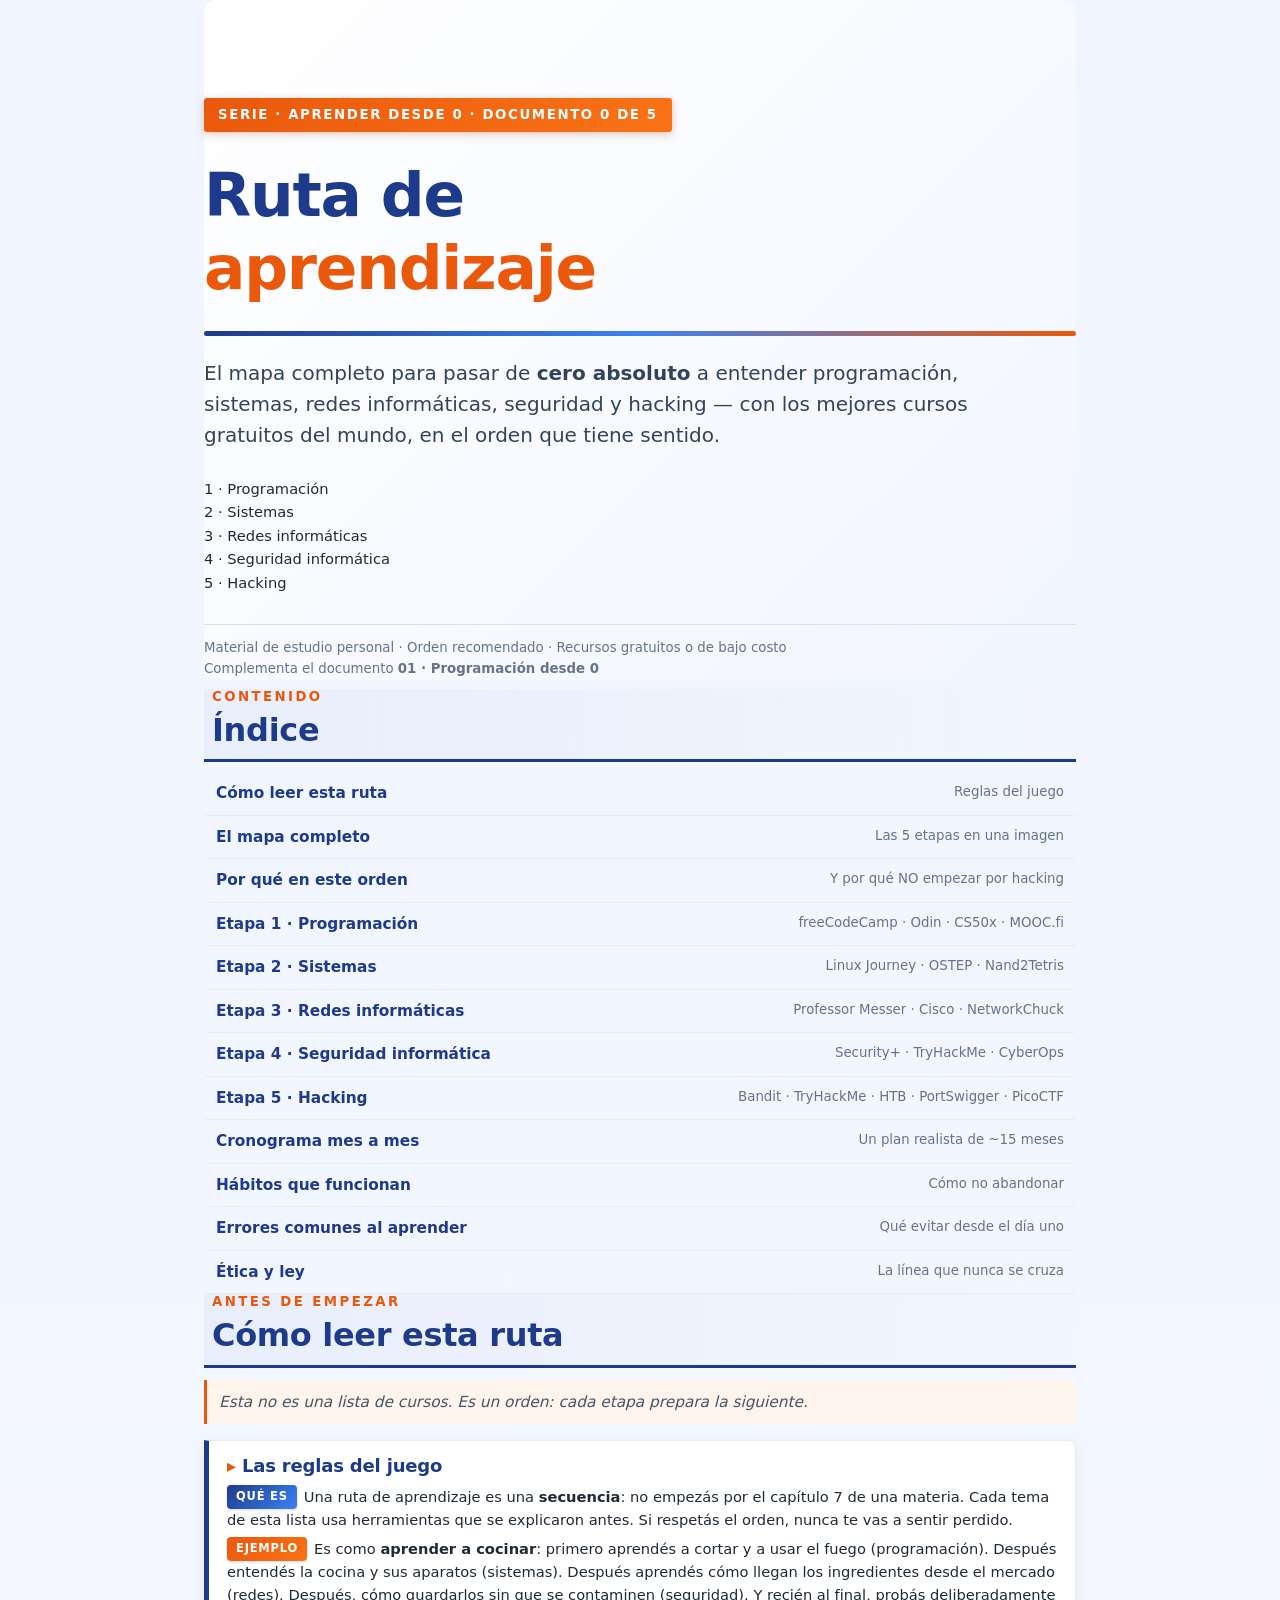
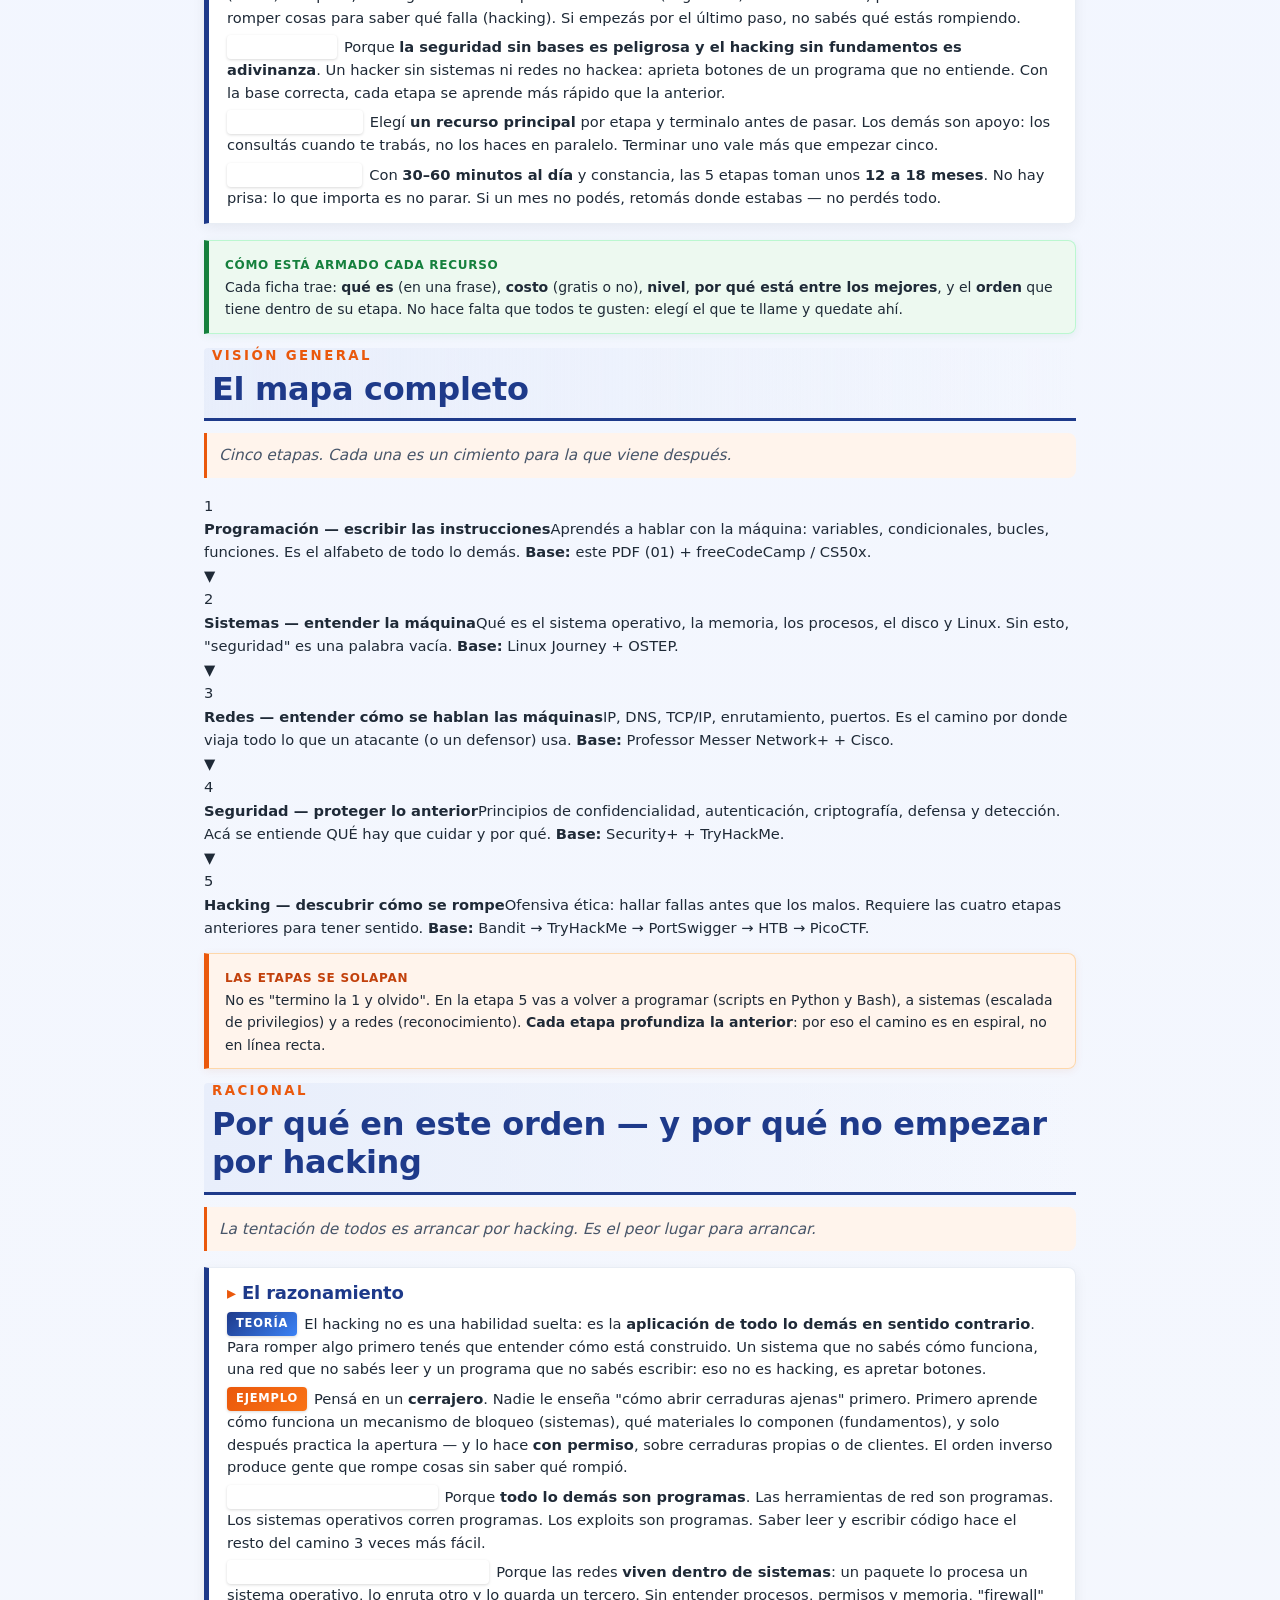
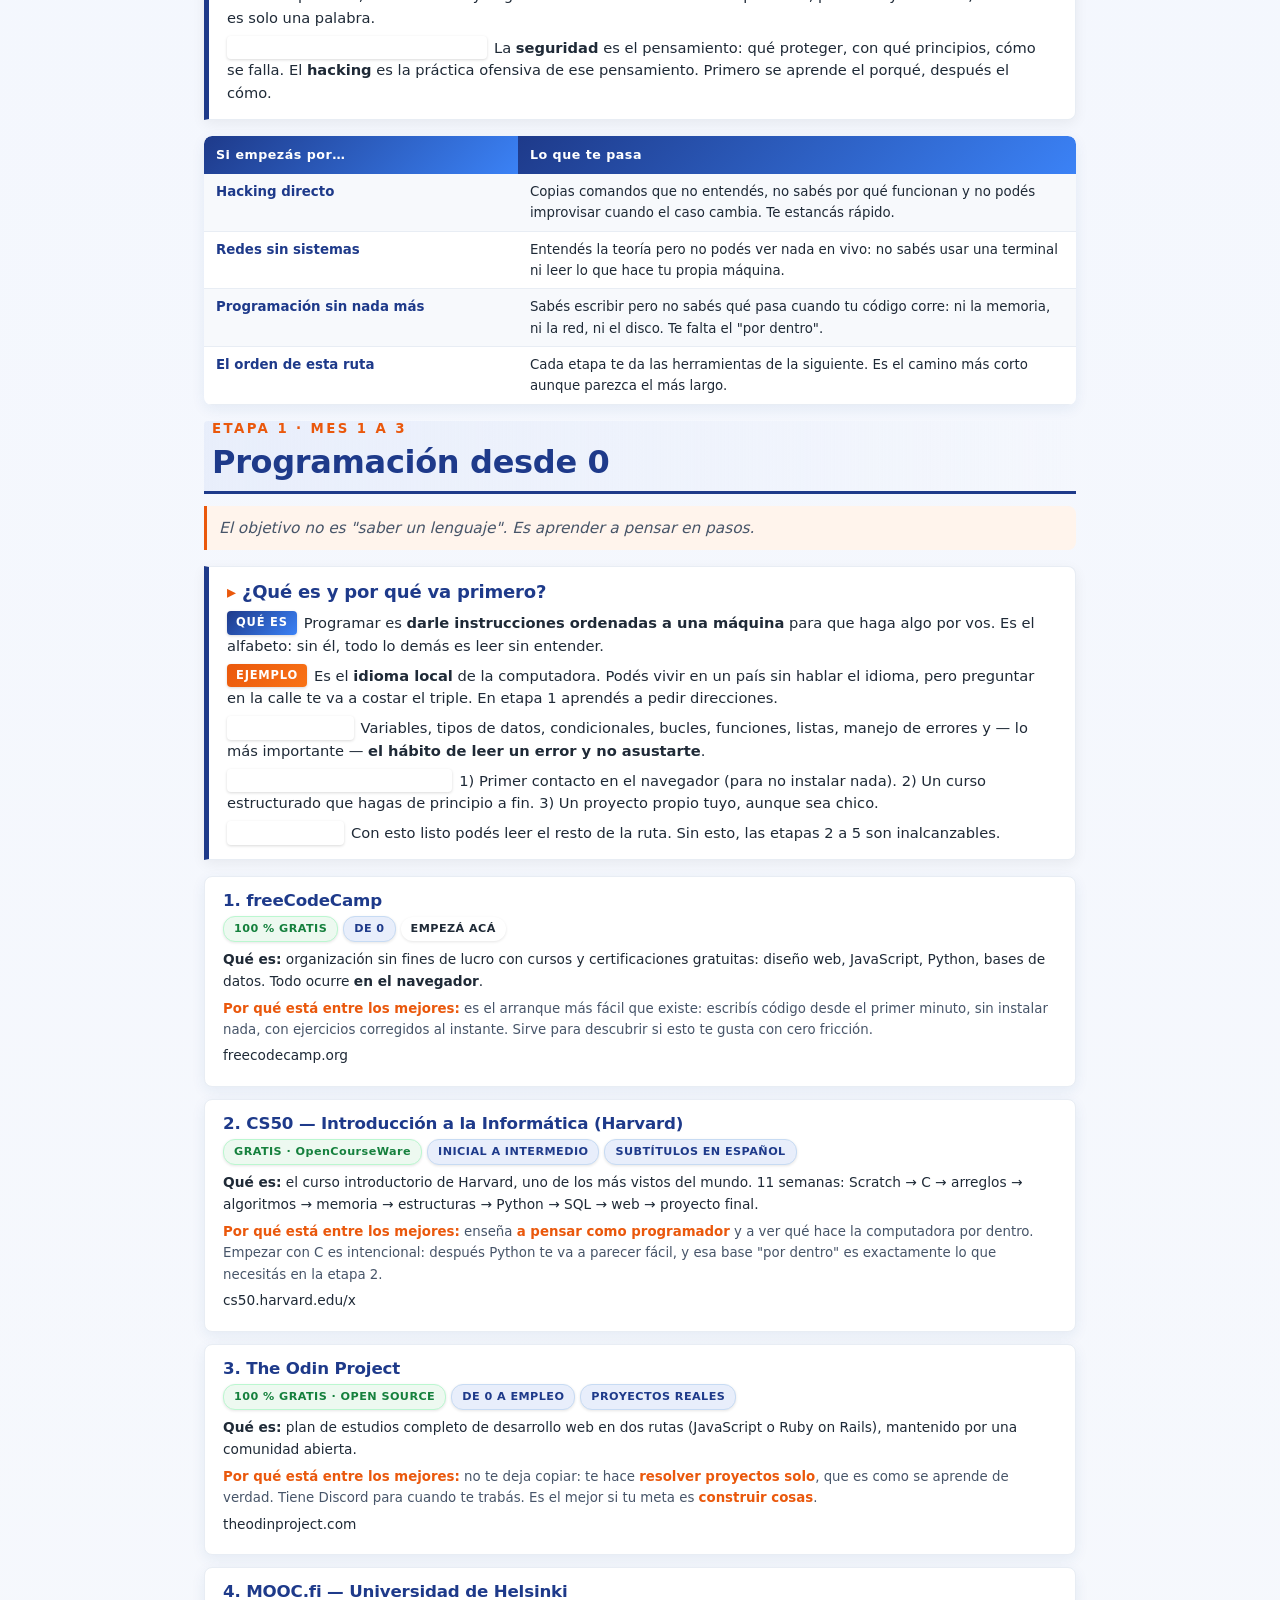
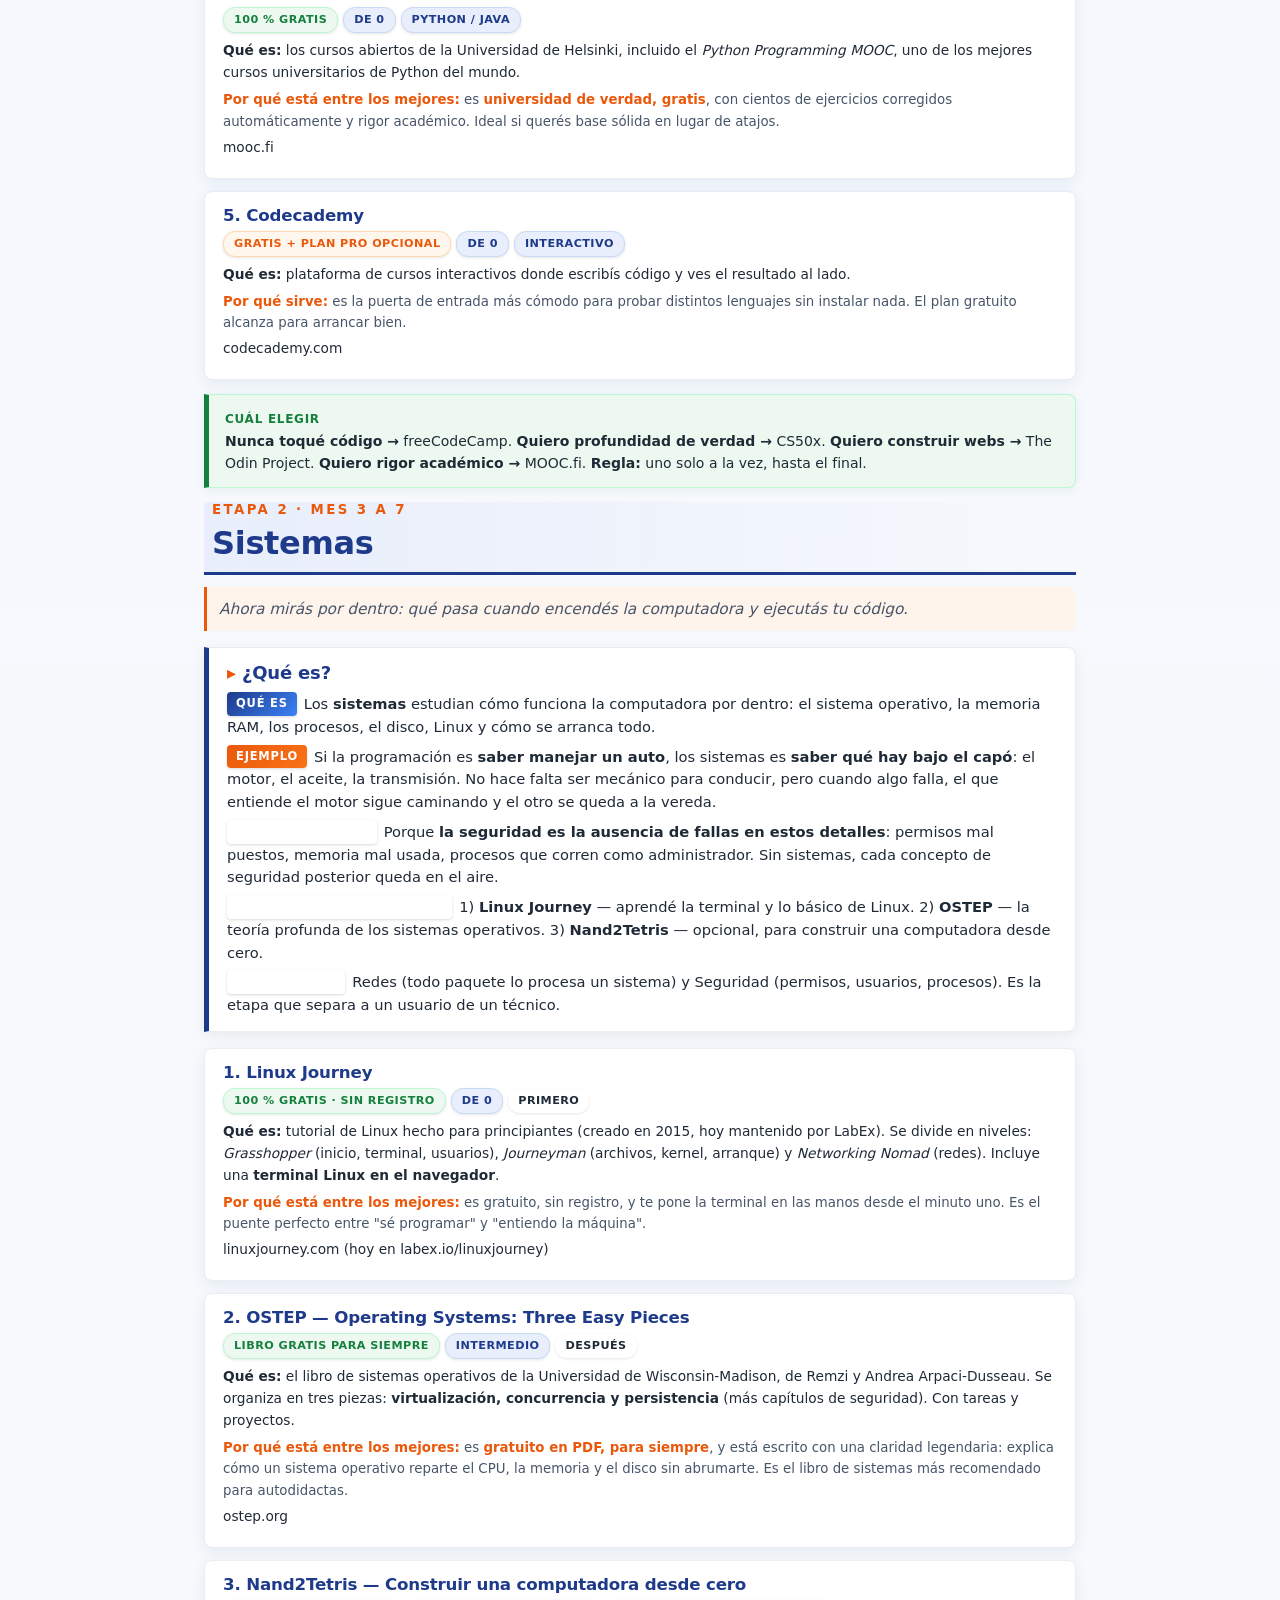
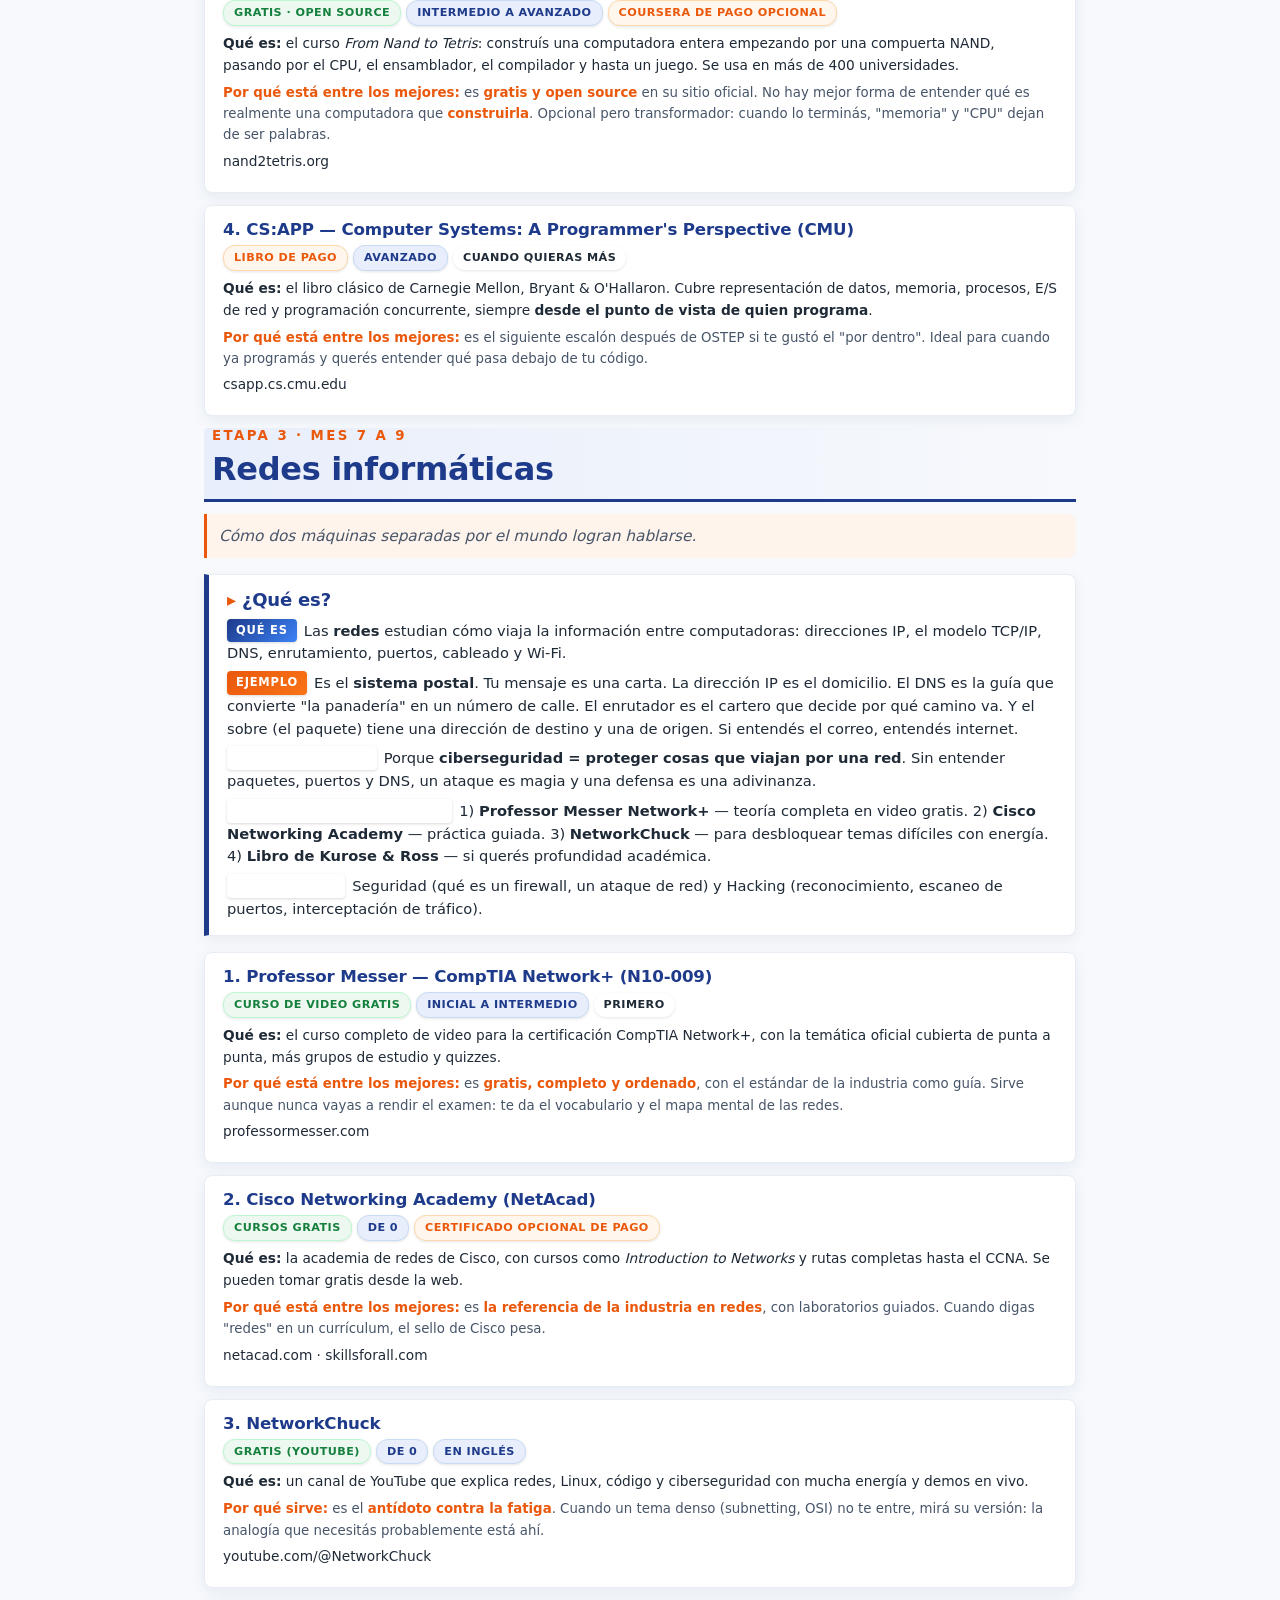
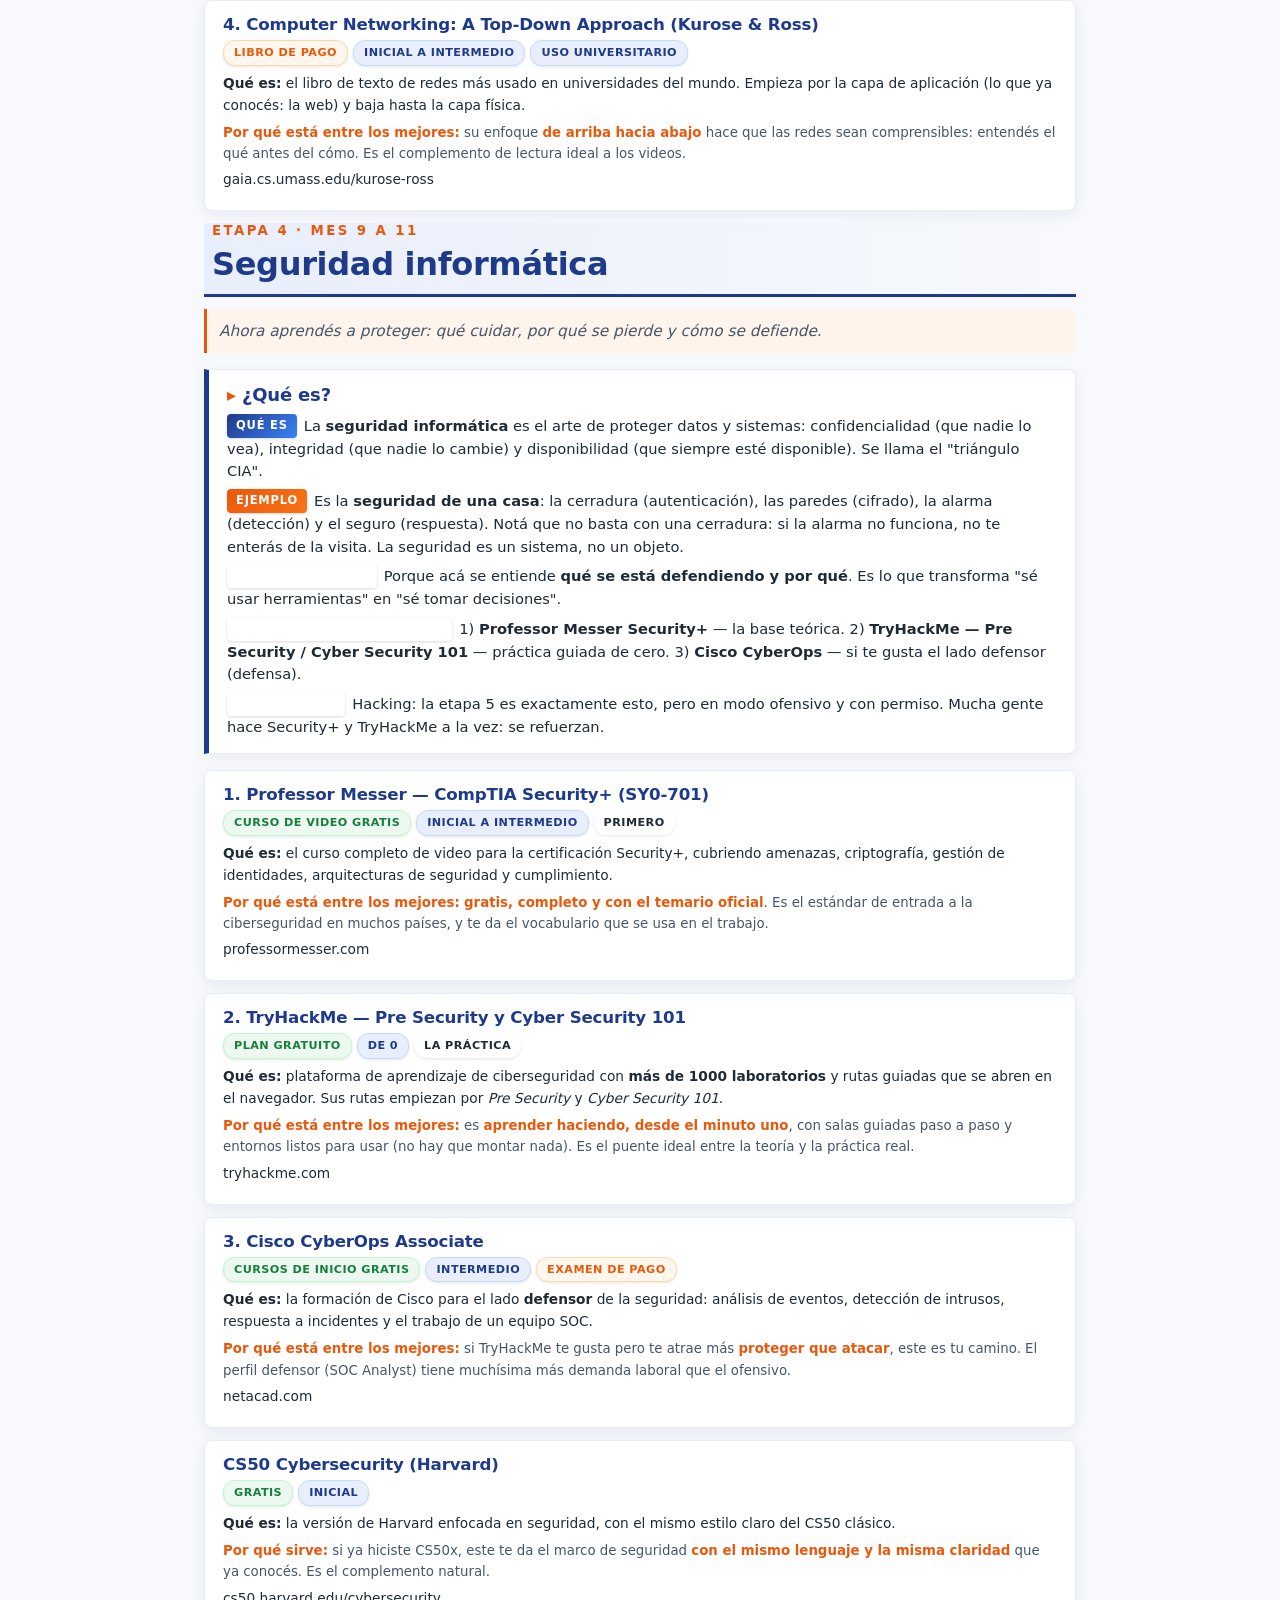
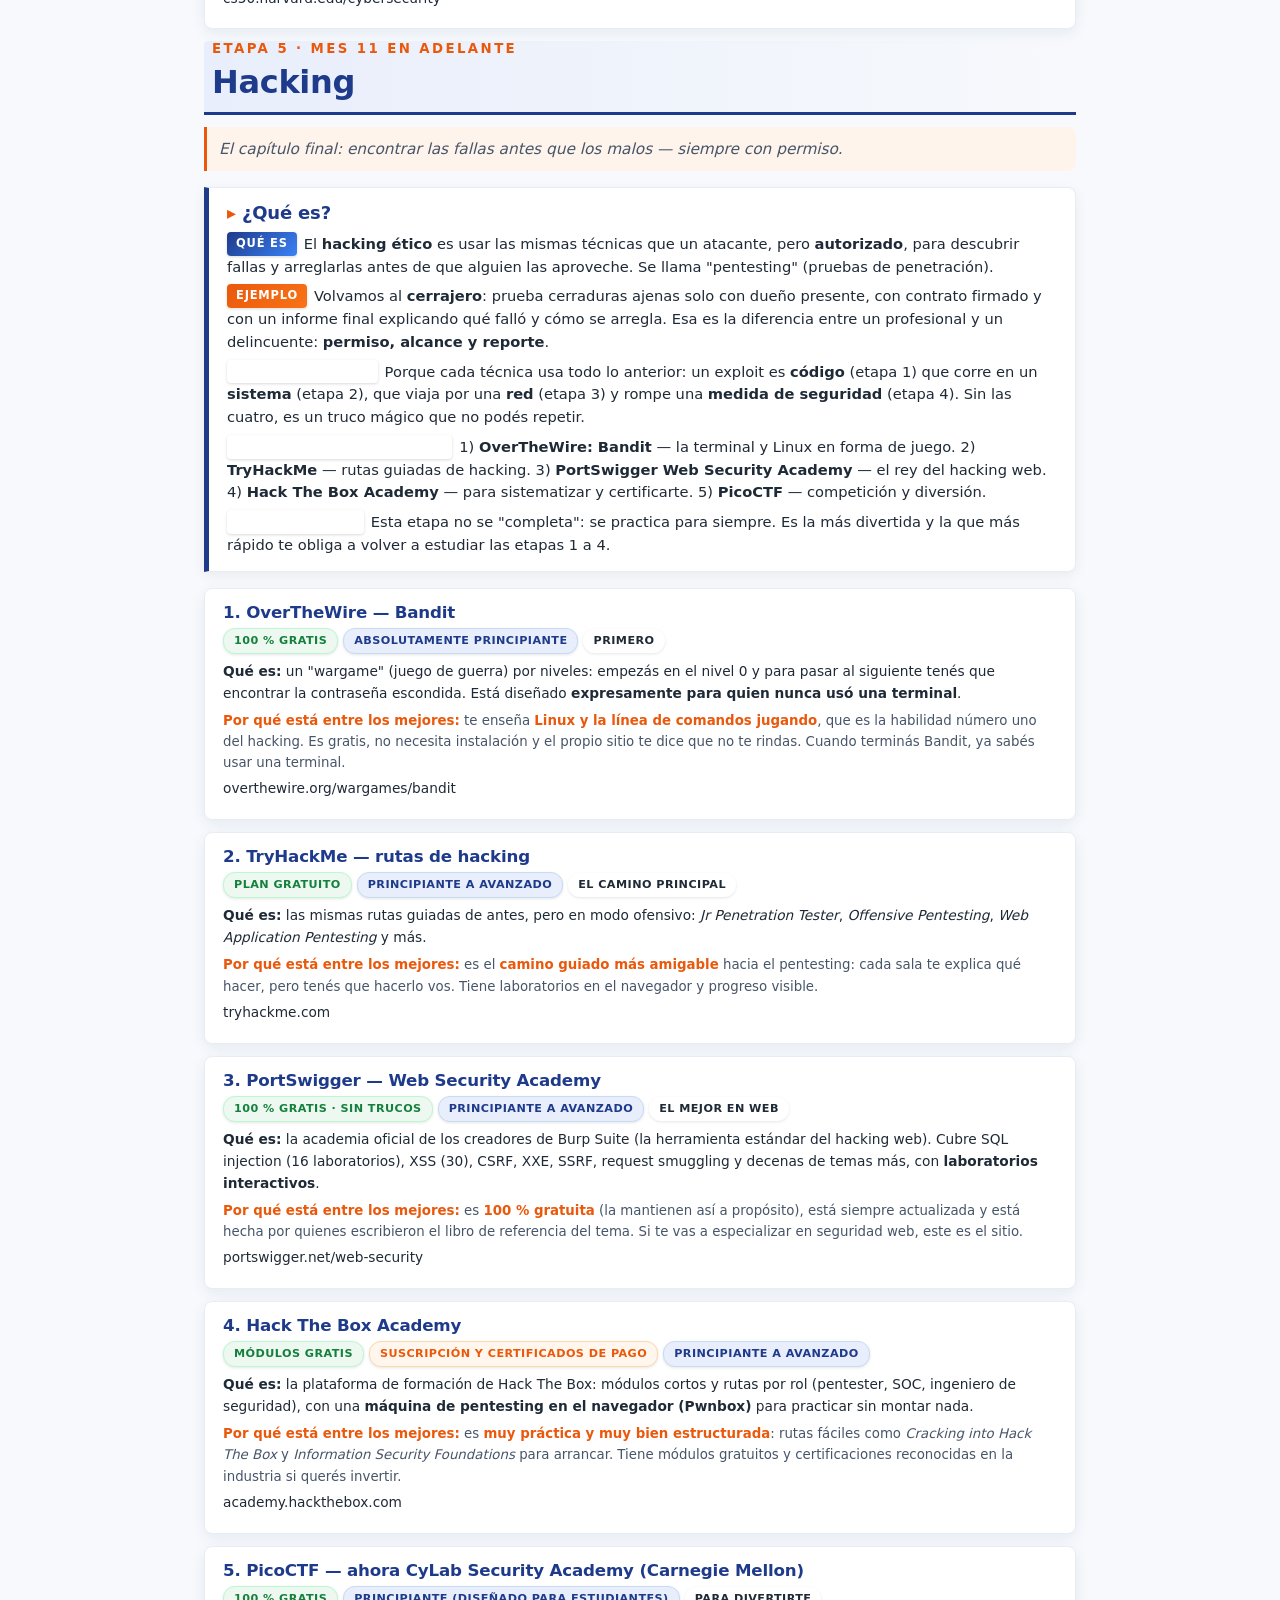
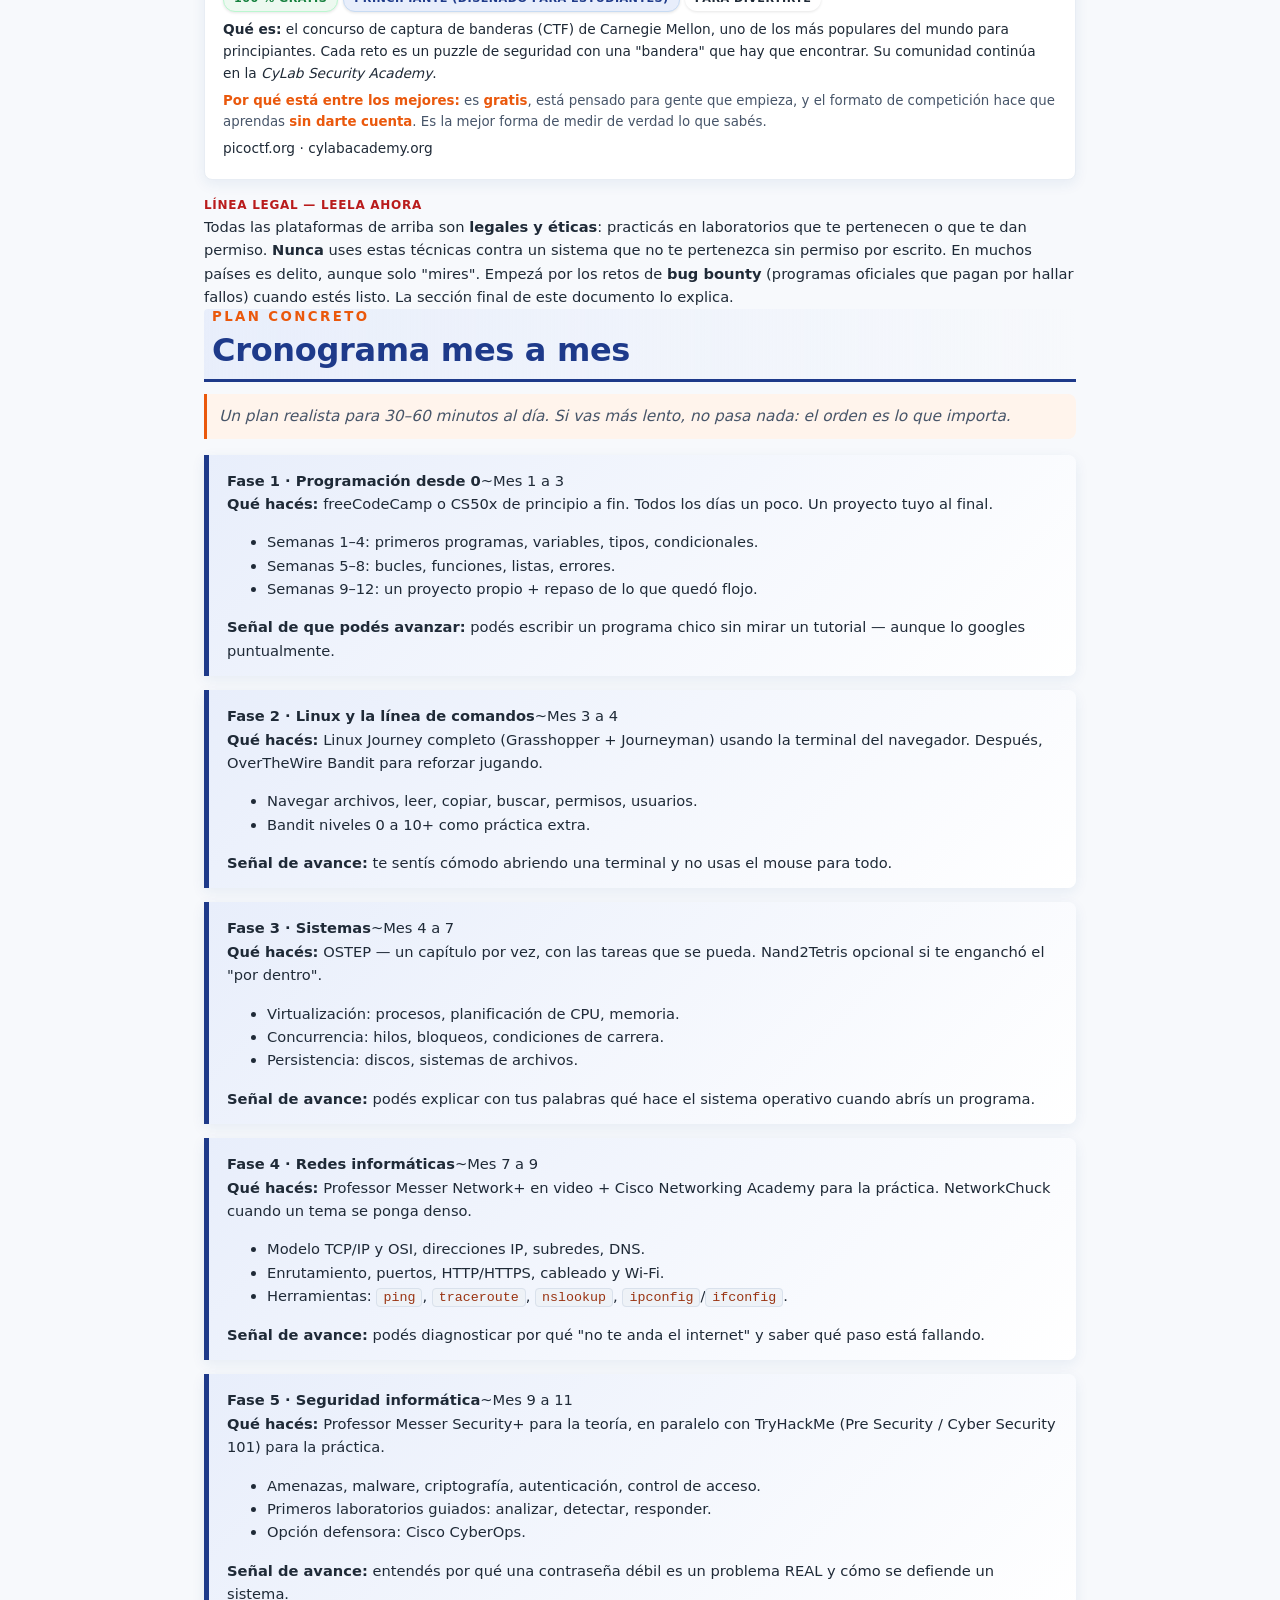
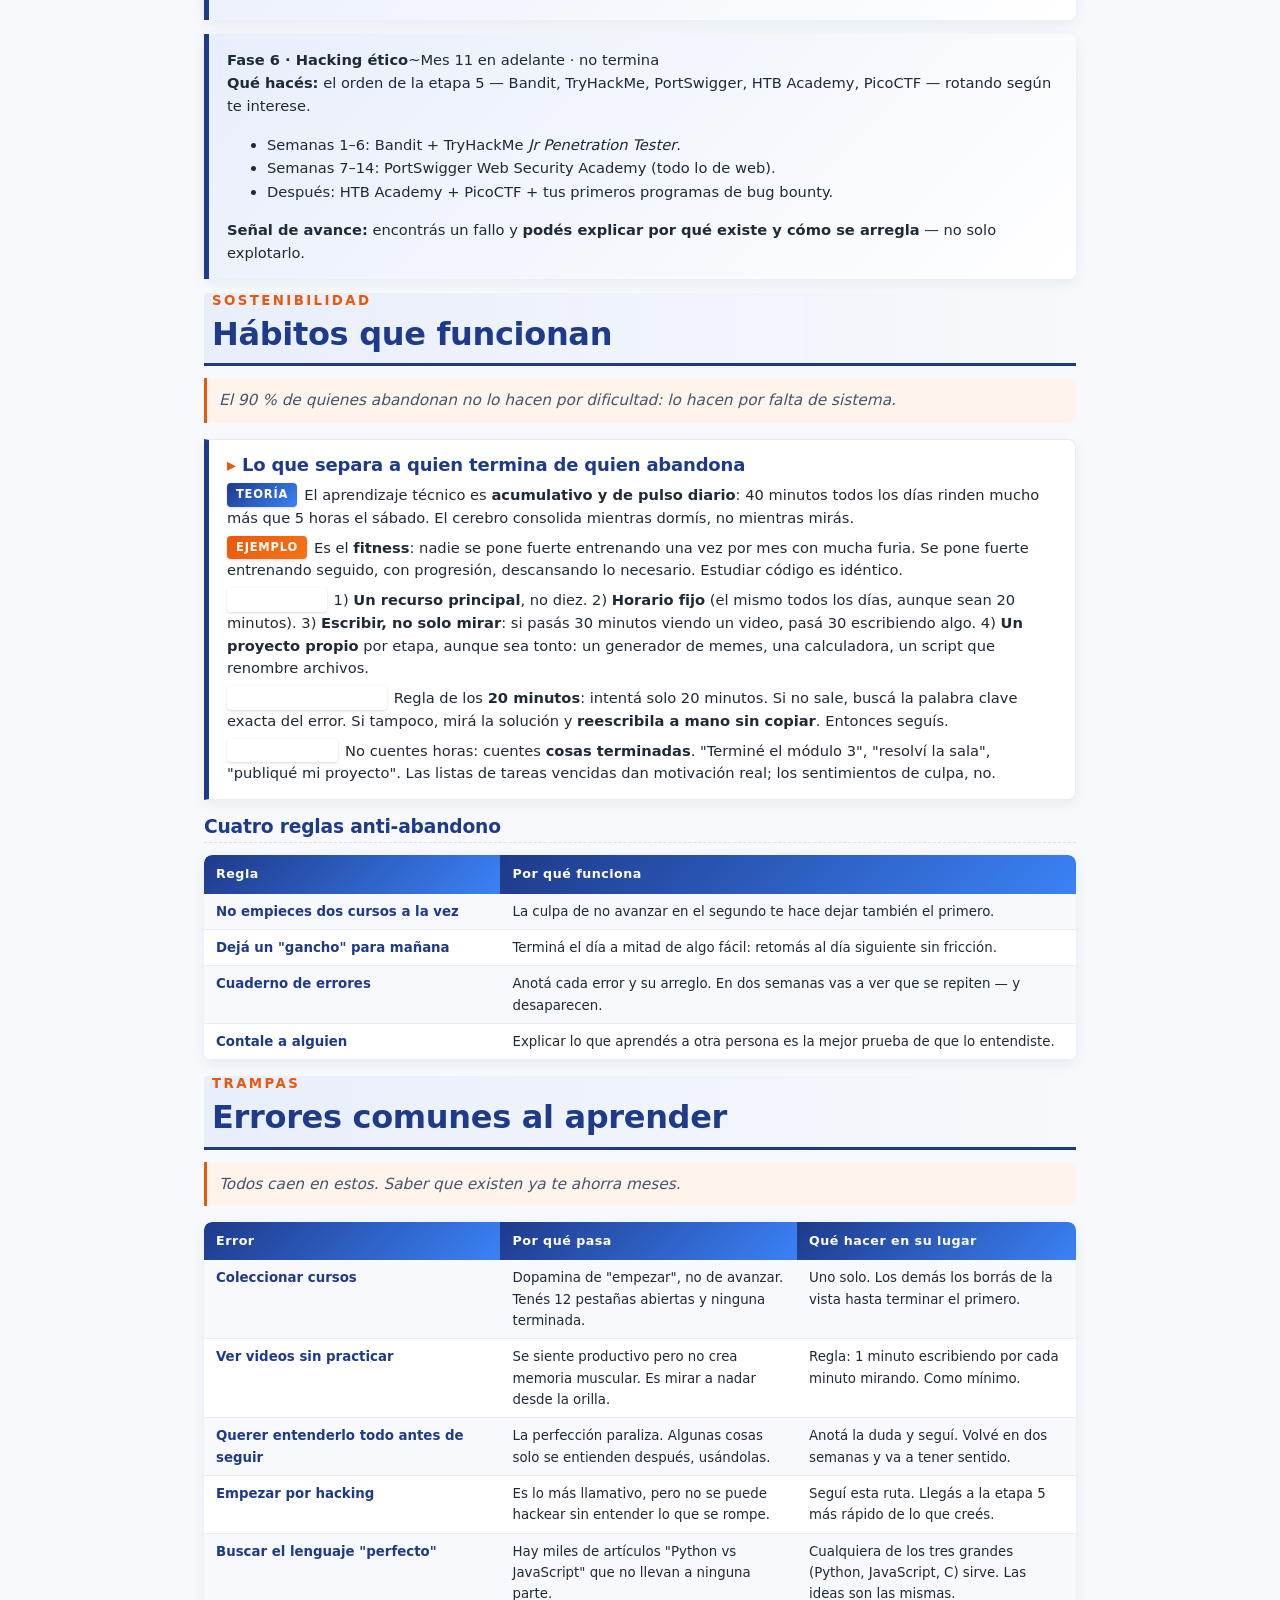
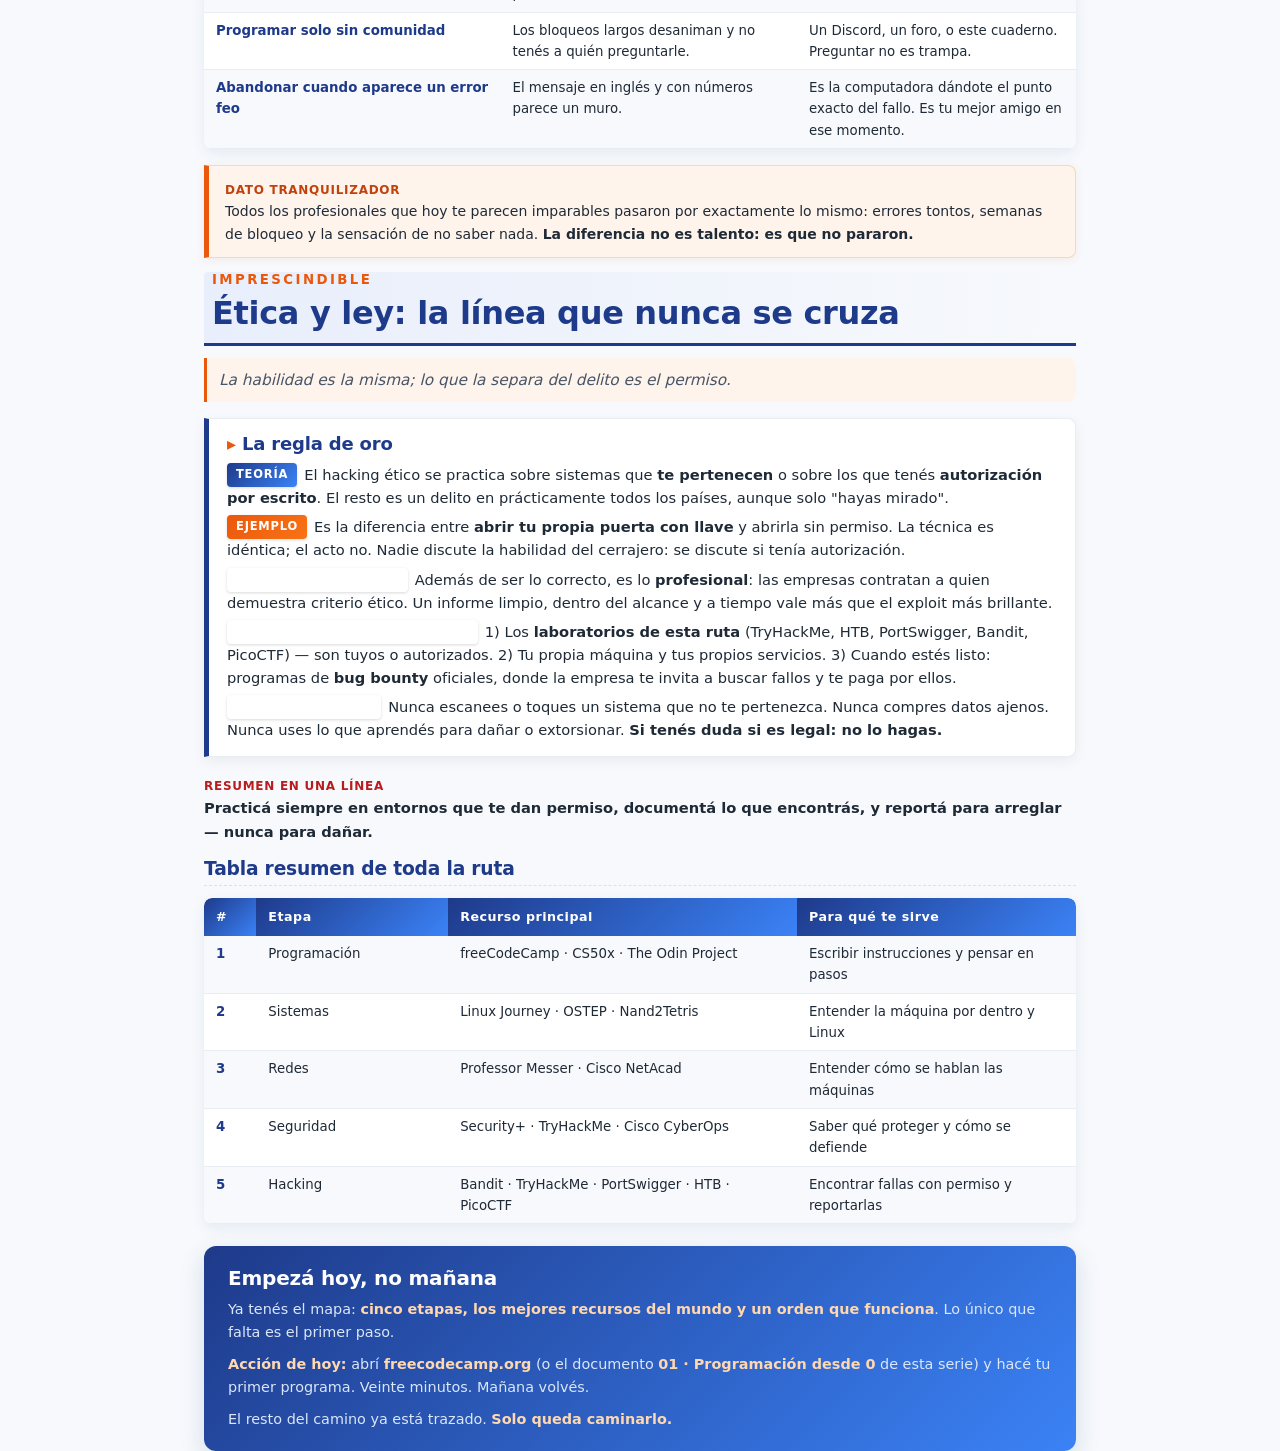
==== commit e0683032: "Tematicas por curso: 7 temas visuales distintos (theme-00..06) en styles.css" ====
--- a/00-ruta-aprendizaje.html
+++ b/00-ruta-aprendizaje.html
@@ -3,184 +3,9 @@
 <head>
 <meta charset="utf-8">
 <title>Ruta de aprendizaje desde 0</title>
-<style>
-  @page { size: A4; margin: 17mm 16mm 16mm 16mm; }
-  * { box-sizing: border-box; }
-  html { -webkit-print-color-adjust: exact; print-color-adjust: exact; }
-  body {
-    font-family: "Segoe UI", "Segoe UI Variable Text", Tahoma, sans-serif;
-    font-size: 11pt; line-height: 1.57; color: #1f2a37; margin: 0;
-  }
-
-  :root {
-    --azul: #1b4f8a;
-    --azul-vivo: #1d4ed8;
-    --azul-humo: #eaf1fa;
-    --naranja: #c2410c;
-    --naranja-humo: #fff3ec;
-    --verde: #15803d;
-    --verde-humo: #edf9f0;
-    --morado: #6d28d9;
-    --morado-humo: #f4f0ff;
-    --gris: #475569;
-    --borde: #d9e1ec;
-  }
-
-  h1, h2, h3, h4 { font-weight: 700; color: var(--azul); line-height: 1.25; margin: 0; }
-  p { margin: 0 0 9px 0; }
-
-  /* ---------- Portada ---------- */
-  .portada { page-break-after: always; padding: 24mm 0 0 0; }
-  .portada .serie {
-    display: inline-block; background: var(--azul); color: #fff;
-    font-size: 10pt; font-weight: 700; letter-spacing: .12em;
-    text-transform: uppercase; padding: 6px 14px; border-radius: 3px;
-  }
-  .portada h1 { font-size: 42pt; letter-spacing: -.02em; margin: 24px 0 0 0; }
-  .portada h1 span { color: var(--naranja); display: block; }
-  .portada .regla { height: 5px; background: var(--naranja); width: 100%; margin: 24px 0 20px 0; }
-  .portada .sub { font-size: 14.5pt; color: #33445a; line-height: 1.55; margin: 0 0 24px 0; }
-  .portada .temas { display: flex; flex-wrap: wrap; gap: 8px; margin: 0 0 24px 0; }
-  .portada .tema {
-    border: 2px solid var(--azul); color: var(--azul); font-weight: 700;
-    font-size: 11pt; padding: 6px 14px; border-radius: 20px;
-  }
-  .portada .tema:nth-child(even) { border-color: var(--naranja); color: var(--naranja); }
-  .portada .meta { margin-top: 26px; font-size: 10pt; color: #64748b; border-top: 1px solid var(--borde); padding-top: 12px; }
-
-  /* ---------- Capítulos ---------- */
-  .cap { page-break-before: always; }
-  table, tr { page-break-inside: avoid; }
-  .grupo { page-break-inside: avoid; }
-  .cap h2 { font-size: 23pt; margin: 0 0 4px 0; border-bottom: 3px solid var(--azul); padding-bottom: 10px; }
-  .cap h2 .num { display: block; font-size: 10pt; letter-spacing: .18em; text-transform: uppercase; color: var(--naranja); margin-bottom: 6px; }
-  .cap .promesa { font-size: 11.5pt; color: #475569; font-style: italic; margin: 12px 0 16px 0; border-left: 3px solid var(--naranja); padding-left: 12px; }
-  h3.sub { font-size: 15pt; margin: 16px 0 7px 0; color: var(--azul); }
-  h4.mini { font-size: 12.5pt; margin: 16px 0 6px 0; color: var(--naranja); }
-
-  /* ---------- Bloques ---------- */
-  .bloque {
-    background: #fff; border: 1px solid var(--borde); border-left: 5px solid var(--azul);
-    border-radius: 0 7px 7px 0; padding: 13px 17px 6px 17px; margin: 16px 0;
-    page-break-inside: avoid;
-  }
-  .bloque h3 { font-size: 14pt; margin-bottom: 8px; }
-  .fila { margin: 0 0 6px 0; }
-  .lbl {
-    display: inline-block; font-size: 8.6pt; font-weight: 700; letter-spacing: .07em;
-    text-transform: uppercase; color: #fff; padding: 2px 8px; border-radius: 3px;
-    margin-right: 7px; vertical-align: 1.5px;
-  }
-  .lbl.teoria  { background: var(--azul); }
-  .lbl.ejemplo { background: var(--naranja); }
-  .lbl.porque  { background: var(--verde); }
-  .lbl.orden   { background: var(--morado); }
-  .lbl.conecta { background: var(--gris); }
-  .fila p { display: inline; }
-
-  code {
-    font-family: Consolas, "Courier New", monospace; font-size: 10pt;
-    background: #f3f6fb; border: 1px solid #e2e8f0; border-radius: 4px;
-    padding: 1px 5px; color: #9a3412;
-  }
-
-  .nota {
-    background: var(--naranja-humo); border: 1px solid #fed7aa; border-radius: 6px;
-    padding: 11px 15px; margin: 14px 0; page-break-inside: avoid; font-size: 10.5pt;
-  }
-  .nota b.t { color: var(--naranja); text-transform: uppercase; letter-spacing: .06em; font-size: 9pt; }
-  .aviso {
-    background: var(--verde-humo); border: 1px solid #bbf7d0; border-radius: 6px;
-    padding: 11px 15px; margin: 14px 0; page-break-inside: avoid; font-size: 10.5pt;
-  }
-  .aviso b.t { color: var(--verde); text-transform: uppercase; letter-spacing: .06em; font-size: 9pt; }
-  .peligro {
-    background: #fef2f2; border: 1px solid #fecaca; border-radius: 6px;
-    padding: 11px 15px; margin: 14px 0; page-break-inside: avoid; font-size: 10.5pt;
-  }
-  .peligro b.t { color: #b91c1c; text-transform: uppercase; letter-spacing: .06em; font-size: 9pt; }
-
-  /* ---------- Mapa ---------- */
-  .mapa { display: flex; flex-direction: column; gap: 0; margin: 8px 0; }
-  .mapa .paso {
-    display: flex; align-items: stretch; border: 1px solid var(--borde);
-    border-radius: 7px; overflow: hidden; page-break-inside: avoid; background: #fff;
-  }
-  .mapa .paso .nro {
-    flex: 0 0 62px; background: var(--azul); color: #fff; font-weight: 700;
-    display: flex; align-items: center; justify-content: center; font-size: 13pt;
-  }
-  .mapa .paso:nth-child(even) .nro { background: var(--naranja); }
-  .mapa .paso .txt { padding: 6px 14px; }
-  .mapa .paso .txt b { color: var(--azul); font-size: 11.5pt; display: block; margin-bottom: 1px; }
-  .mapa .paso .txt span { font-size: 9.7pt; color: #475569; line-height: 1.4; display: block; }
-  .flecha { text-align: center; color: var(--naranja); font-size: 11pt; line-height: 1; margin: 2px 0; }
-
-  /* ---------- Recursos ---------- */
-  .recurso {
-    border: 1px solid var(--borde); border-radius: 7px; padding: 12px 16px;
-    margin: 12px 0; page-break-inside: avoid; background: #fff;
-    border-left: 5px solid var(--azul);
-  }
-  .recurso h4 { font-size: 12.5pt; margin-bottom: 4px; }
-  .pills { margin: 4px 0 7px 0; }
-  .pill {
-    display: inline-block; font-size: 8.4pt; font-weight: 700; padding: 2px 8px;
-    border-radius: 10px; margin-right: 5px; letter-spacing: .04em;
-  }
-  .pill.gratis { background: var(--verde-humo); color: var(--verde); border: 1px solid #bbf7d0; }
-  .pill.mixto  { background: #fff7ed; color: var(--naranja); border: 1px solid #fed7aa; }
-  .pill.nivel  { background: var(--azul-humo); color: var(--azul); border: 1px solid #c7dbf3; }
-  .pill.orden  { background: var(--morado-humo); color: var(--morado); border: 1px solid #ddd6fe; }
-  .recurso p { font-size: 10.3pt; margin-bottom: 5px; }
-  .recurso .porque { color: #475569; font-size: 10pt; }
-  .recurso .porque b { color: var(--naranja); }
-  .recurso .url { font-family: Consolas, monospace; font-size: 9.3pt; color: var(--azul-vivo); }
-
-  /* ---------- Tablas ---------- */
-  table { width: 100%; border-collapse: collapse; margin: 12px 0 16px 0; font-size: 10pt; page-break-inside: avoid; }
-  th { background: var(--azul); color: #fff; text-align: left; padding: 8px 10px; font-weight: 600; font-size: 9.5pt; letter-spacing: .04em; }
-  td { border-bottom: 1px solid var(--borde); padding: 6px 10px; vertical-align: top; }
-  tr:nth-child(even) td { background: #f7f9fc; }
-  td b { color: var(--azul); }
-
-  /* ---------- Cronograma ---------- */
-  .fase {
-    border: 1px solid var(--borde); border-radius: 8px; margin: 14px 0;
-    page-break-inside: avoid; overflow: hidden;
-  }
-  .fase .cab {
-    background: var(--azul); color: #fff; padding: 8px 15px; display: flex;
-    justify-content: space-between; align-items: center;
-  }
-  .fase:nth-of-type(even) .cab { background: var(--naranja); }
-  .fase .cab b { font-size: 12.5pt; }
-  .fase .cab span { font-size: 9.5pt; background: rgba(255,255,255,.22); padding: 3px 9px; border-radius: 12px; font-weight: 600; }
-  .fase .cuerpo { padding: 12px 16px; }
-  .fase .cuerpo p { font-size: 10.4pt; margin-bottom: 6px; }
-  .fase .cuerpo ul { margin: 4px 0 8px 0; padding-left: 18px; font-size: 10.4pt; }
-  .fase .cuerpo li { margin-bottom: 3px; }
-  .fase .hito {
-    font-size: 10pt; background: var(--verde-humo); border: 1px solid #bbf7d0;
-    border-radius: 5px; padding: 7px 11px; margin-top: 6px; color: #14532d;
-  }
-  .fase .hito b { color: var(--verde); }
-
-  .cierre {
-    background: var(--azul); color: #eaf1fa; padding: 18px 22px; border-radius: 8px;
-    margin-top: 22px; page-break-inside: avoid;
-  }
-  .cierre h3 { color: #fff; margin-bottom: 8px; font-size: 15pt; }
-  .cierre p { color: #dbe7f7; font-size: 10.8pt; }
-  .cierre b { color: #ffd8b0; }
-
-  .indice ul { list-style: none; padding: 0; margin: 10px 0 0 0; }
-  .indice li { padding: 7px 0; border-bottom: 1px dotted var(--borde); font-size: 11.5pt; display: flex; justify-content: space-between; }
-  .indice li span.t { color: var(--azul); font-weight: 600; }
-  .indice li span.d { color: #64748b; font-size: 10pt; }
-</style>
+<link rel="stylesheet" href="styles.css">
 </head>
-<body>
+<body class="theme-00">
 
 <!-- ==================== PORTADA ==================== -->
 <section class="portada">
--- a/styles.css
+++ b/styles.css
@@ -0,0 +1,300 @@
+/* ============================================================
+   styles.css — Diseño compartido de la serie "Aprender desde 0"
+   Paleta moderna, sombras suaves, transiciones, código oscuro.
+   Funciona con file:// y es imprimible a A4.
+   ============================================================ */
+
+@page { size: A4; margin: 17mm 16mm 16mm 16mm; }
+
+:root {
+  --azul: #1b4f8a;
+  --azul-vivo: #2563eb;
+  --azul-oscuro: #0f3a6b;
+  --azul-humo: #eaf1fa;
+  --azul-claro: #f3f8fd;
+  --naranja: #c2410c;
+  --naranja-vivo: #ea580c;
+  --naranja-humo: #fff3ec;
+  --verde: #15803d;
+  --verde-humo: #edf9f0;
+  --morado: #6d28d9;
+  --morado-humo: #f4f0ff;
+  --gris: #475569;
+  --gris-claro: #94a3b8;
+  --borde: #d9e1ec;
+  --borde-suave: #e8edf4;
+  --sombra: 0 4px 14px rgba(27,79,138,.08);
+  --sombra-hover: 0 8px 24px rgba(27,79,138,.16);
+  --radio: 8px;
+  --radio-lg: 12px;
+}
+
+* { box-sizing: border-box; }
+html { -webkit-print-color-adjust: exact; print-color-adjust: exact; scroll-behavior: smooth; }
+body {
+  font-family: "Segoe UI", "Segoe UI Variable Text", "Inter", system-ui, -apple-system, Tahoma, sans-serif;
+  font-size: 11pt; line-height: 1.6; color: #1f2a37; margin: 0 auto;
+  max-width: 920px; padding: 0 24px;
+  background: #f7f9fc;
+  -webkit-font-smoothing: antialiased;
+}
+@media print {
+  body { max-width: none; padding: 0; margin: 0; }
+}
+
+h1,h2,h3,h4 { font-weight: 700; color: var(--azul); line-height: 1.2; margin: 0; letter-spacing: -.01em; }
+p { margin: 0 0 9px 0; }
+a { color: var(--azul-vivo); text-decoration: none; }
+a:hover { text-decoration: underline; }
+
+/* ---------- Portada ---------- */
+.portada {
+  page-break-after: always; padding: 26mm 0 0 0; text-align: left;
+  background: linear-gradient(135deg, #ffffff 0%, var(--azul-claro) 100%);
+  border-radius: var(--radio-lg);
+}
+.portada .serie {
+  display: inline-block; background: linear-gradient(135deg, var(--naranja), var(--naranja-vivo)); color: #fff;
+  font-size: 10pt; font-weight: 700; letter-spacing: .12em; text-transform: uppercase;
+  padding: 6px 14px; border-radius: 3px; box-shadow: 0 2px 8px rgba(194,65,12,.3);
+}
+.portada h1 { font-size: 46pt; letter-spacing: -.02em; margin: 26px 0 0 0; color: var(--azul); }
+.portada h1 span { color: var(--naranja); display: block; }
+.portada .regla { height: 5px; background: linear-gradient(90deg, var(--azul), var(--azul-vivo)); width: 100%; margin: 26px 0 22px 0; border-radius: 3px; }
+.portada .sub { font-size: 15pt; color: #33445a; max-width: 95%; line-height: 1.55; margin: 0 0 26px 0; }
+.portada .caja-que {
+  background: #fff; border-left: 6px solid var(--azul); padding: 16px 20px;
+  border-radius: 0 var(--radio) var(--radio) 0; font-size: 11pt;
+  box-shadow: var(--sombra);
+}
+.portada .caja-que strong { color: var(--azul); }
+.portada .meta { margin-top: 30px; font-size: 10pt; color: #64748b; border-top: 1px solid var(--borde); padding-top: 12px; }
+
+/* ---------- Bloques de concepto ---------- */
+.bloque {
+  background: #fff; border: 1px solid var(--borde-suave); border-left: 5px solid var(--azul);
+  border-radius: 0 var(--radio) var(--radio) 0; padding: 14px 18px 8px 18px; margin: 16px 0;
+  page-break-inside: avoid; box-shadow: var(--sombra);
+  transition: transform .15s ease, box-shadow .15s ease;
+}
+.bloque:hover { transform: translateY(-2px); box-shadow: var(--sombra-hover); }
+.bloque > h3 { font-size: 13.5pt; margin-bottom: 8px; color: var(--azul); }
+.bloque > h3::before { content: "▸ "; color: var(--naranja); }
+.fila { margin: 0 0 6px 0; line-height: 1.55; }
+.lbl {
+  display: inline-block; font-size: 8.6pt; font-weight: 700; letter-spacing: .07em;
+  text-transform: uppercase; color: #fff; padding: 3px 9px; border-radius: 4px;
+  margin-right: 7px; vertical-align: 1.5px; box-shadow: 0 1px 3px rgba(0,0,0,.15);
+}
+.lbl.teoria  { background: linear-gradient(135deg, var(--azul), var(--azul-vivo)); }
+.lbl.ejemplo { background: linear-gradient(135deg, var(--naranja), var(--naranja-vivo)); }
+.lbl.quehace { background: linear-gradient(135deg, var(--verde), #22a05a); }
+.lbl.como    { background: linear-gradient(135deg, var(--morado), #8b5cf6); }
+.lbl.ejecuta { background: linear-gradient(135deg, var(--gris), #64748b); }
+.fila b.lead { color: #0f172a; }
+.fila p { display: inline; }
+
+/* ---------- Código (oscuro, estilo editor) ---------- */
+code {
+  font-family: "Cascadia Code", "Fira Code", Consolas, "Courier New", monospace;
+  font-size: 10pt; background: #eef2f7; border: 1px solid #d9e1ec; border-radius: 4px;
+  padding: 1px 6px; color: #9a3412; font-weight: 500;
+}
+pre {
+  font-family: "Cascadia Code", "Fira Code", Consolas, "Courier New", monospace;
+  font-size: 10pt; line-height: 1.55;
+  background: linear-gradient(180deg, #1e293b 0%, #0f172a 100%);
+  border: 1px solid #334155; border-left: 4px solid var(--naranja-vivo);
+  border-radius: 0 var(--radio) var(--radio) 0; padding: 12px 16px; margin: 10px 0 14px 0;
+  color: #e2e8f0; white-space: pre-wrap; page-break-inside: avoid;
+  box-shadow: 0 4px 12px rgba(15,23,42,.25);
+}
+pre .c { color: #64748b; font-style: italic; }
+pre .k { color: #60a5fa; font-weight: 700; }
+pre .s { color: #34d399; }
+pre .n { color: #fbbf24; }
+pre::before { content: "● ● ●"; display: block; color: #475569; font-size: 8pt; margin-bottom: 6px; letter-spacing: 4px; }
+
+/* ---------- Capítulos ---------- */
+.cap { page-break-before: always; }
+.cap h2 {
+  font-size: 24pt; margin: 0 0 4px 0; letter-spacing: -.01em;
+  border-bottom: 3px solid var(--azul); padding-bottom: 10px;
+  background: linear-gradient(90deg, var(--azul-humo), transparent);
+  padding-left: 8px; border-radius: 4px 4px 0 0;
+}
+.cap h2 .num {
+  display: block; font-size: 10pt; letter-spacing: .18em; text-transform: uppercase;
+  color: var(--naranja); margin-bottom: 6px; font-weight: 700;
+}
+.cap .promesa {
+  font-size: 11.5pt; color: #475569; font-style: italic; margin: 12px 0 16px 0;
+  border-left: 3px solid var(--naranja); padding-left: 12px; background: var(--naranja-humo);
+  padding: 10px 12px; border-radius: 0 var(--radio) var(--radio) 0;
+}
+h3.sub { font-size: 14pt; margin: 15px 0 7px 0; color: var(--azul); border-bottom: 1px dashed var(--borde); padding-bottom: 4px; }
+
+/* ---------- Llamadas ---------- */
+.nota {
+  background: var(--naranja-humo); border: 1px solid #fed7aa; border-left: 5px solid var(--naranja);
+  border-radius: 0 var(--radio) var(--radio) 0; padding: 12px 16px; margin: 14px 0;
+  page-break-inside: avoid; font-size: 10.5pt; box-shadow: 0 2px 8px rgba(194,65,12,.08);
+}
+.nota b.t { color: var(--naranja); text-transform: uppercase; letter-spacing: .06em; font-size: 9pt; }
+.aviso {
+  background: var(--verde-humo); border: 1px solid #bbf7d0; border-left: 5px solid var(--verde);
+  border-radius: 0 var(--radio) var(--radio) 0; padding: 12px 16px; margin: 14px 0;
+  page-break-inside: avoid; font-size: 10.5pt; box-shadow: 0 2px 8px rgba(21,128,61,.08);
+}
+.aviso b.t { color: var(--verde); text-transform: uppercase; letter-spacing: .06em; font-size: 9pt; }
+
+/* ---------- Tablas ---------- */
+table { width: 100%; border-collapse: separate; border-spacing: 0; margin: 12px 0 16px 0; font-size: 10pt; page-break-inside: avoid; border-radius: var(--radio); overflow: hidden; box-shadow: var(--sombra); }
+tr { page-break-inside: avoid; }
+.grupo { page-break-inside: avoid; }
+th { background: linear-gradient(135deg, var(--azul), var(--azul-vivo)); color: #fff; text-align: left; padding: 9px 12px; font-weight: 600; font-size: 9.5pt; letter-spacing: .04em; }
+td { border-bottom: 1px solid var(--borde-suave); padding: 7px 12px; vertical-align: top; background: #fff; }
+tr:nth-child(even) td { background: #f7f9fc; }
+tr:hover td { background: #eef4fb; }
+td b { color: var(--azul); }
+table tr:first-child th:first-child { border-top-left-radius: var(--radio); }
+table tr:first-child th:last-child { border-top-right-radius: var(--radio); }
+
+/* ---------- Recursos ---------- */
+.recurso {
+  border: 1px solid var(--borde-suave); border-radius: var(--radio); padding: 14px 18px;
+  margin: 12px 0; page-break-inside: avoid; background: #fff; box-shadow: var(--sombra);
+  transition: transform .15s ease, box-shadow .15s ease;
+}
+.recurso:hover { transform: translateY(-2px); box-shadow: var(--sombra-hover); }
+.recurso h4 { font-size: 12.5pt; margin-bottom: 4px; color: var(--azul); }
+.pills { margin: 4px 0 7px 0; }
+.pill { display: inline-block; font-size: 8.4pt; font-weight: 700; padding: 3px 10px; border-radius: 12px; margin-right: 5px; letter-spacing: .04em; box-shadow: 0 1px 3px rgba(0,0,0,.1); }
+.pill.gratis { background: var(--verde-humo); color: var(--verde); border: 1px solid #bbf7d0; }
+.pill.mixto  { background: #fff7ed; color: var(--naranja); border: 1px solid #fed7aa; }
+.pill.nivel  { background: var(--azul-humo); color: var(--azul); border: 1px solid #c7dbf3; }
+.recurso p { font-size: 10.3pt; margin-bottom: 5px; }
+.recurso .porque { color: #475569; font-size: 10pt; }
+.recurso .porque b { color: var(--naranja); }
+
+/* ---------- Índice ---------- */
+.indice ul { list-style: none; padding: 0; margin: 10px 0 0 0; }
+.indice li {
+  padding: 9px 12px; border-bottom: 1px dotted var(--borde); font-size: 11.5pt;
+  display: flex; justify-content: space-between; border-radius: 4px;
+  transition: background .12s ease;
+}
+.indice li:hover { background: var(--azul-humo); }
+.indice li span.t { color: var(--azul); font-weight: 600; }
+.indice li span.d { color: #64748b; font-size: 10pt; }
+
+/* ---------- Cierre ---------- */
+.cierre {
+  background: linear-gradient(135deg, var(--azul) 0%, var(--azul-vivo) 100%);
+  color: #eaf1fa; padding: 20px 24px; border-radius: var(--radio-lg);
+  margin-top: 22px; page-break-inside: avoid; box-shadow: var(--sombra-hover);
+}
+.cierre h3 { color: #fff; margin-bottom: 8px; font-size: 15pt; }
+.cierre p { color: #dbe7f7; font-size: 10.8pt; }
+.cierre b { color: #ffd8b0; }
+
+/* ---------- Persona (biografías) ---------- */
+.persona {
+  background: #fff; border: 1px solid var(--borde-suave); border-radius: var(--radio);
+  padding: 12px 16px; margin: 10px 0; page-break-inside: avoid; box-shadow: var(--sombra);
+  transition: transform .15s ease, box-shadow .15s ease;
+}
+.persona:hover { transform: translateY(-2px); box-shadow: var(--sombra-hover); }
+.persona h4 { font-size: 12pt; color: var(--azul); margin-bottom: 4px; }
+.persona .rol { font-size: 9.5pt; color: #64748b; font-style: italic; margin-bottom: 6px; }
+.persona .fila { margin: 0 0 4px 0; }
+
+/* ---------- Fase (ruta) ---------- */
+.fase {
+  background: linear-gradient(135deg, var(--azul-humo), #fff);
+  border-left: 5px solid var(--azul); border-radius: 0 var(--radio) var(--radio) 0;
+  padding: 14px 18px; margin: 14px 0; page-break-inside: avoid; box-shadow: var(--sombra);
+}
+.fase h3 { font-size: 13pt; color: var(--azul); margin-bottom: 6px; }
+.fase .semana { font-size: 9.5pt; color: var(--naranja); font-weight: 700; letter-spacing: .06em; text-transform: uppercase; margin-bottom: 4px; }
+
+/* ---------- Utilidades ---------- */
+.grupo { page-break-inside: avoid; }
+.cierre-final { }
+
+/* ---------- Print: limpiar para impresión ---------- */
+@media print {
+  body { background: #fff; }
+  .bloque, .nota, .aviso, .recurso, .persona, .fase { box-shadow: none; }
+  .bloque:hover, .recurso:hover, .persona:hover { transform: none; }
+  pre { background: #f3f6fb; color: #0f172a; border-left: 4px solid var(--azul); }
+  pre .c { color: #64748b; } pre .k { color: var(--azul-vivo); } pre .s { color: var(--verde); } pre .n { color: var(--naranja); }
+  pre::before { display: none; }
+  table { box-shadow: none; }
+  tr:hover td { background: inherit; }
+  .indice li:hover { background: inherit; }
+  .portada { background: #fff; }
+}
+
+/* ---------- Temas por curso (cada curso tiene su identidad visual) ---------- */
+/* Tema 00 · Ruta de aprendizaje — azul profundo (mapa/navegación) */
+body.theme-00 { --azul:#1e3a8a; --azul-vivo:#3b82f6; --azul-oscuro:#172554; --azul-humo:#e8eefb; --azul-claro:#f1f5ff; --naranja:#ea580c; --naranja-vivo:#f97316; --naranja-humo:#fff4ec; background:linear-gradient(180deg,#f1f5ff 0%,#f7f9fc 40%); }
+/* Tema 01 · Programación desde 0 — verde (fresco, principiante) */
+body.theme-01 { --azul:#15803d; --azul-vivo:#22c55e; --azul-oscuro:#14532d; --azul-humo:#eaf9f0; --azul-claro:#f2fcf5; --naranja:#d97706; --naranja-vivo:#f59e0b; --naranja-humo:#fff8ec; background:linear-gradient(180deg,#f0fdf4 0%,#f7f9fc 40%); }
+/* Tema 02 · Programación aplicada — índigo (código/tech) */
+body.theme-02 { --azul:#4f46e5; --azul-vivo:#6366f1; --azul-oscuro:#312e81; --azul-humo:#eef0fd; --azul-claro:#f5f6fe; --naranja:#e11d48; --naranja-vivo:#f43f5e; --naranja-humo:#fdf0f3; background:linear-gradient(180deg,#eef2ff 0%,#f7f9fc 40%); }
+/* Tema 03 · Ciberseguridad desde 0 — rojo (seguridad/alerta) */
+body.theme-03 { --azul:#b91c1c; --azul-vivo:#dc2626; --azul-oscuro:#7f1d1d; --azul-humo:#fdecec; --azul-claro:#fef5f5; --naranja:#ea580c; --naranja-vivo:#f97316; --naranja-humo:#fff4ec; background:linear-gradient(180deg,#fef2f2 0%,#f7f9fc 40%); }
+/* Tema 04 · Cómo empezaron los mejores — ámbar/dorado (inspiración/premium) */
+body.theme-04 { --azul:#92400e; --azul-vivo:#d97706; --azul-oscuro:#78350f; --azul-humo:#faf3e8; --azul-claro:#fdf8f0; --naranja:#b45309; --naranja-vivo:#f59e0b; --naranja-humo:#fef7e8; background:linear-gradient(180deg,#fef9ee 0%,#f7f9fc 40%); }
+/* Tema 05 · Ciberseguridad para todos — teal (amigable/simple) */
+body.theme-05 { --azul:#0d9488; --azul-vivo:#14b8a6; --azul-oscuro:#134e4a; --azul-humo:#e6f7f5; --azul-claro:#f0fdfb; --naranja:#f97316; --naranja-vivo:#fb923c; --naranja-humo:#fff4ec; background:linear-gradient(180deg,#f0fdfa 0%,#f7f9fc 40%); }
+/* Tema 06 · Sistemas, redes y seguridad — slate (infraestructura) */
+body.theme-06 { --azul:#334155; --azul-vivo:#475569; --azul-oscuro:#1e293b; --azul-humo:#eef1f5; --azul-claro:#f5f7fa; --naranja:#0ea5e9; --naranja-vivo:#38bdf8; --naranja-humo:#eaf6fd; background:linear-gradient(180deg,#f1f5f9 0%,#f7f9fc 40%); }
+
+/* Portada temática: gradiente sutil por tema */
+body[class^="theme-"] .portada {
+  background: linear-gradient(135deg, #ffffff 0%, var(--azul-claro) 100%);
+}
+body[class^="theme-"] .portada .regla {
+  background: linear-gradient(90deg, var(--azul), var(--azul-vivo), var(--naranja));
+}
+body[class^="theme-"] .portada .serie {
+  background: linear-gradient(135deg, var(--naranja), var(--naranja-vivo));
+}
+body[class^="theme-"] .cap h2 {
+  border-bottom-color: var(--azul);
+  background: linear-gradient(90deg, var(--azul-humo), transparent);
+}
+body[class^="theme-"] .bloque {
+  border-left-color: var(--azul);
+  box-shadow: 0 4px 14px rgba(0,0,0,.06);
+}
+body[class^="theme-"] .bloque:hover { box-shadow: 0 8px 24px rgba(0,0,0,.12); }
+body[class^="theme-"] .lbl.teoria { background: linear-gradient(135deg, var(--azul), var(--azul-vivo)); }
+body[class^="theme-"] .lbl.ejemplo { background: linear-gradient(135deg, var(--naranja), var(--naranja-vivo)); }
+body[class^="theme-"] th { background: linear-gradient(135deg, var(--azul), var(--azul-vivo)); }
+body[class^="theme-"] .cierre { background: linear-gradient(135deg, var(--azul) 0%, var(--azul-vivo) 100%); }
+body[class^="theme-"] .nota { border-left-color: var(--naranja); background: var(--naranja-humo); }
+body[class^="theme-"] .cap .promesa { border-left-color: var(--naranja); background: var(--naranja-humo); }
+body[class^="theme-"] .recurso:hover { box-shadow: 0 8px 24px rgba(0,0,0,.12); }
+body[class^="theme-"] .persona:hover { box-shadow: 0 8px 24px rgba(0,0,0,.12); }
+body[class^="theme-"] .fase { border-left-color: var(--azul); background: linear-gradient(135deg, var(--azul-humo), #fff); }
+body[class^="theme-"] .indice li:hover { background: var(--azul-humo); }
+body[class^="theme-"] .lbl.quehace { background: linear-gradient(135deg, var(--verde), #22a05a); }
+body[class^="theme-"] .lbl.como { background: linear-gradient(135deg, var(--morado), #8b5cf6); }
+body[class^="theme-"] .lbl.ejecuta { background: linear-gradient(135deg, var(--gris), #64748b); }
+
+/* ---------- Mobile ---------- */
+@media (max-width: 600px) {
+  body { font-size: 10.5pt; }
+  .portada h1 { font-size: 32pt; }
+  .portada .sub { font-size: 12.5pt; }
+  .cap h2 { font-size: 20pt; }
+  table { font-size: 9pt; }
+  th, td { padding: 5px 8px; }
+  .lbl { font-size: 8pt; padding: 2px 7px; }
+  pre { font-size: 9pt; padding: 8px 10px; }
+  code { font-size: 9pt; }
+  .bloque { padding: 10px 12px 6px 12px; }
+}
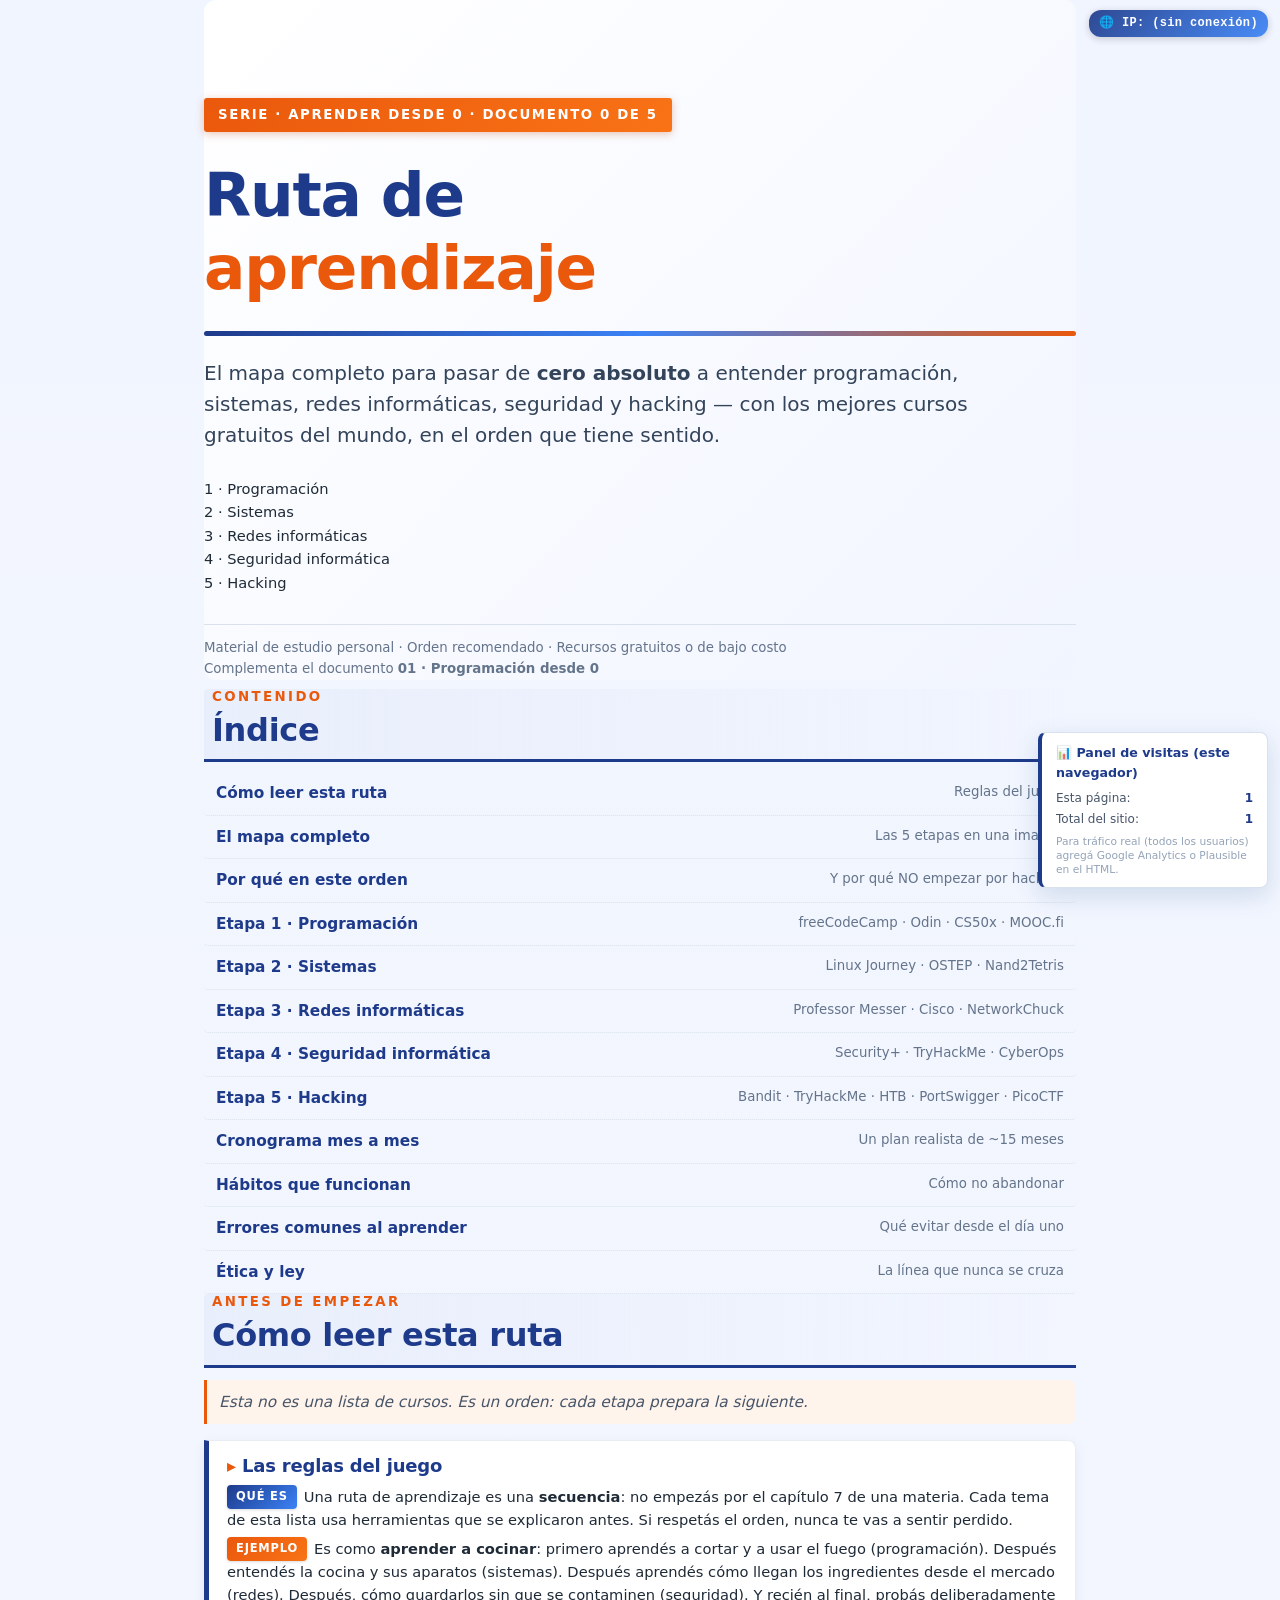
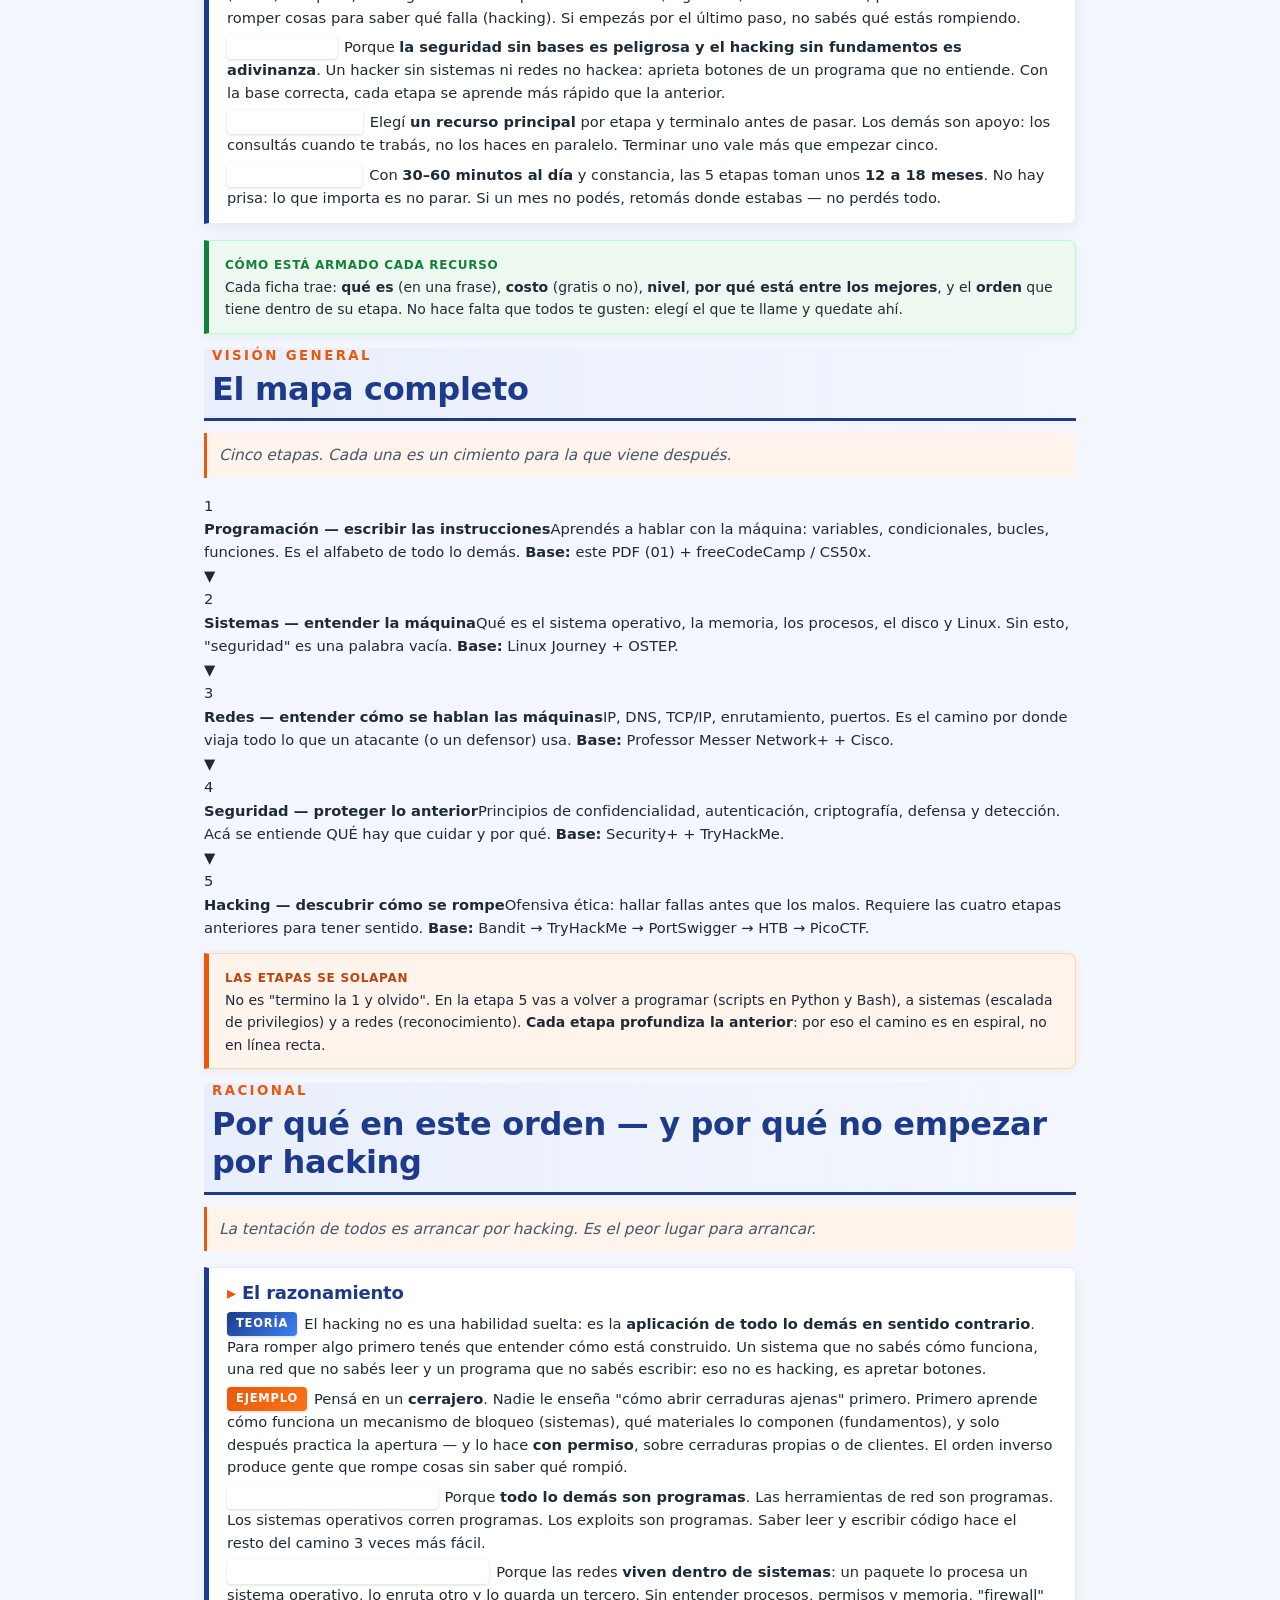
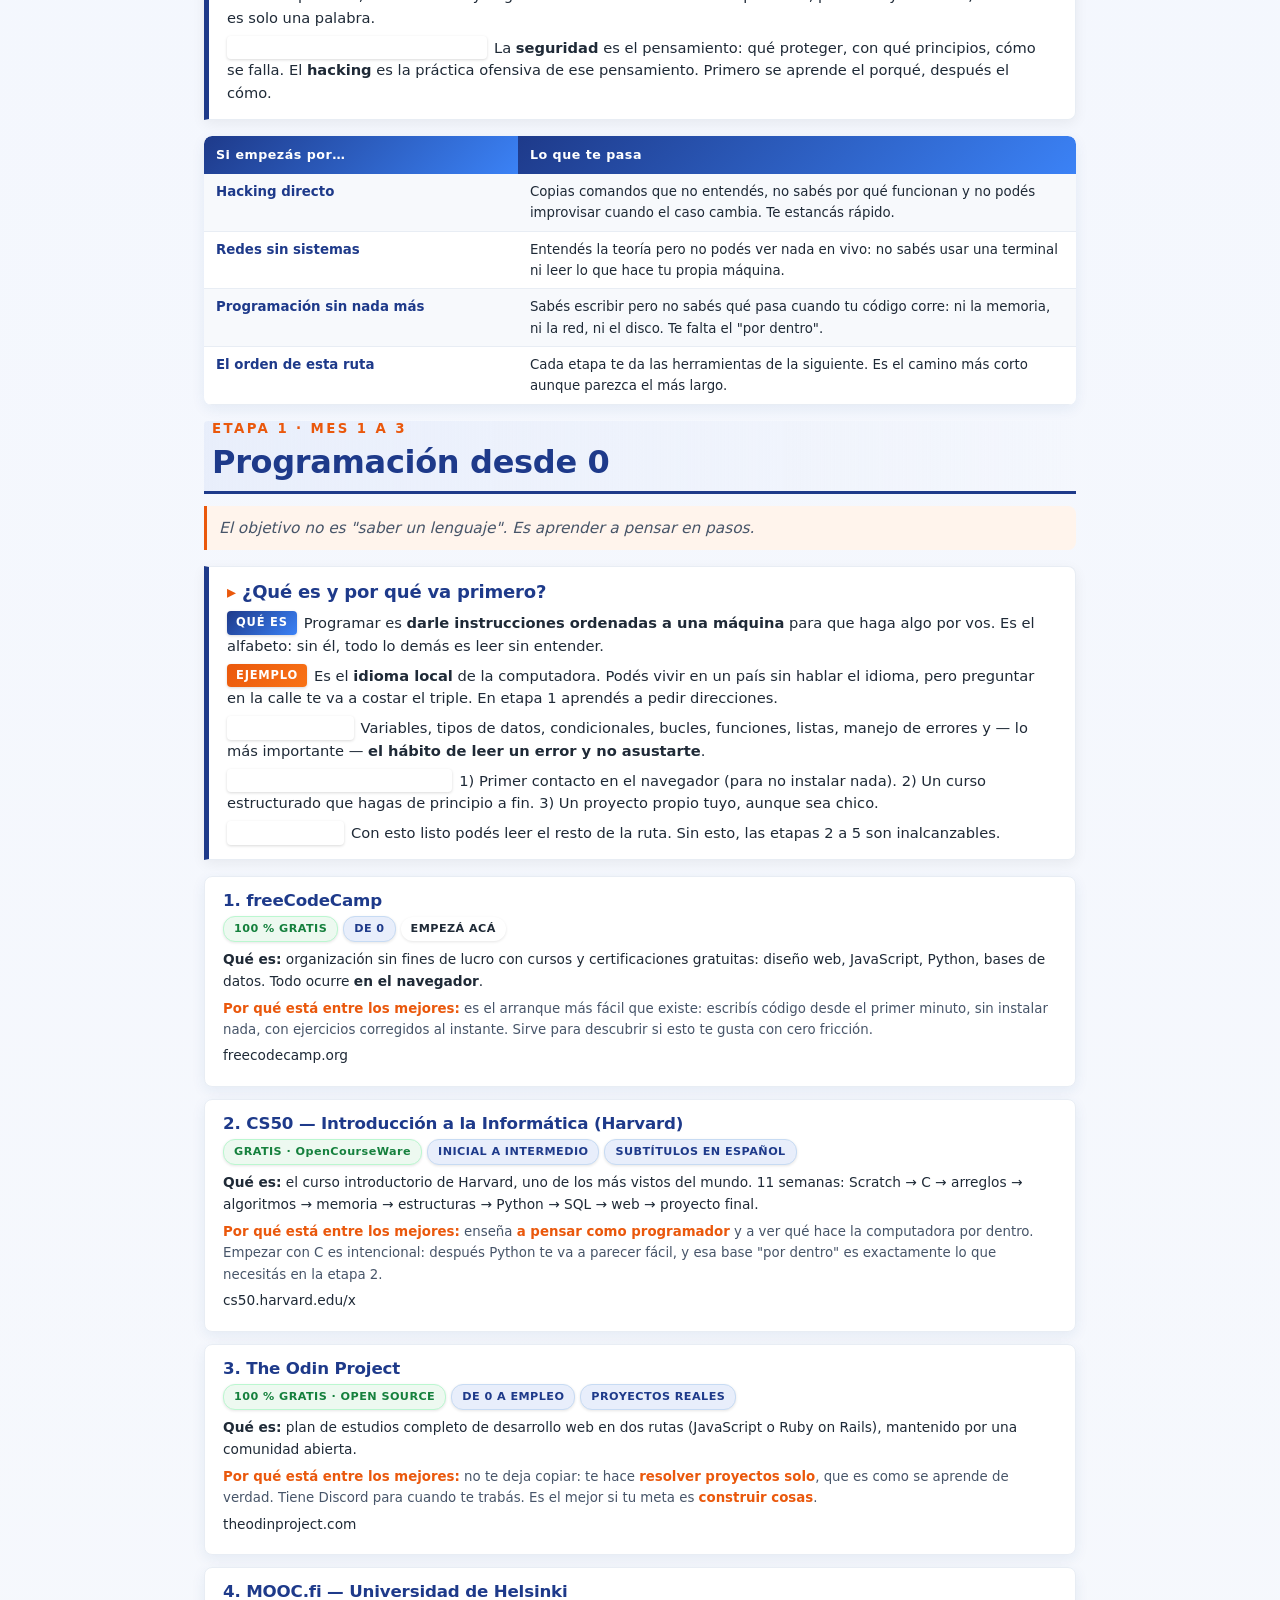
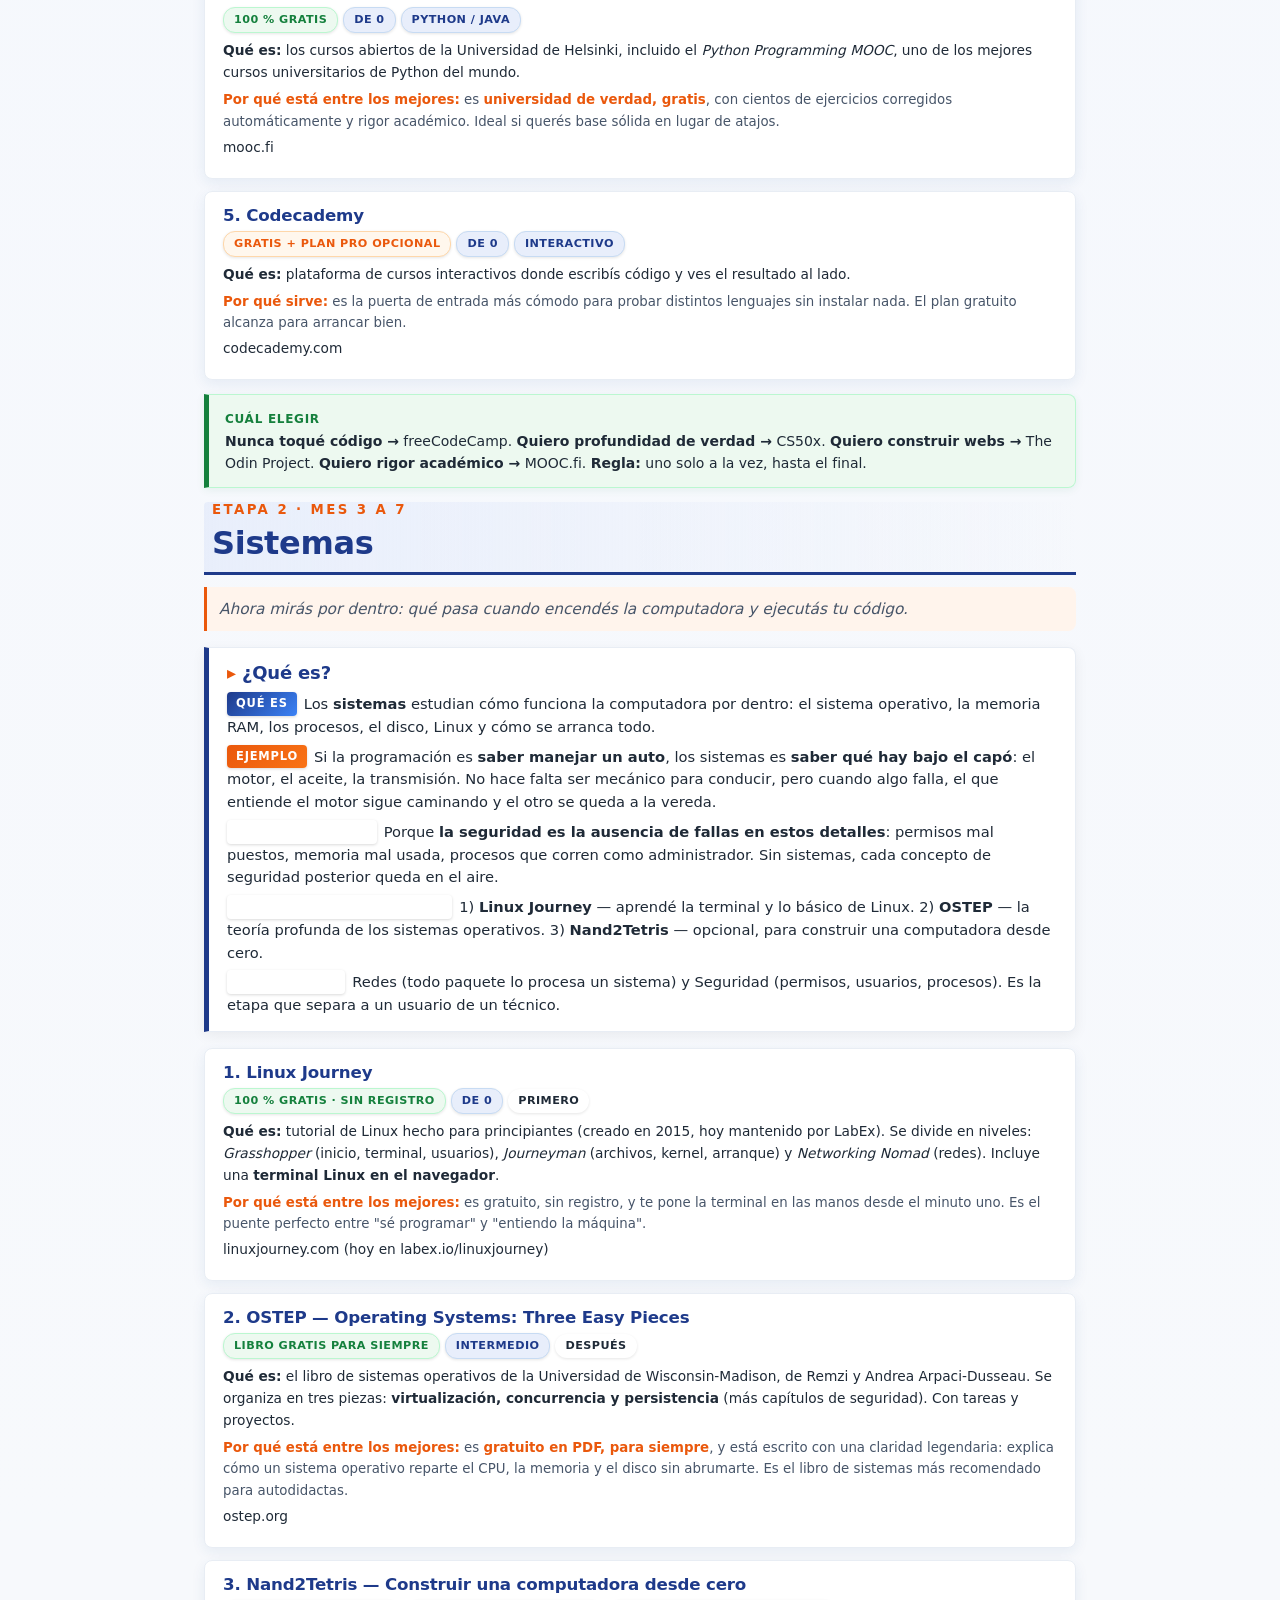
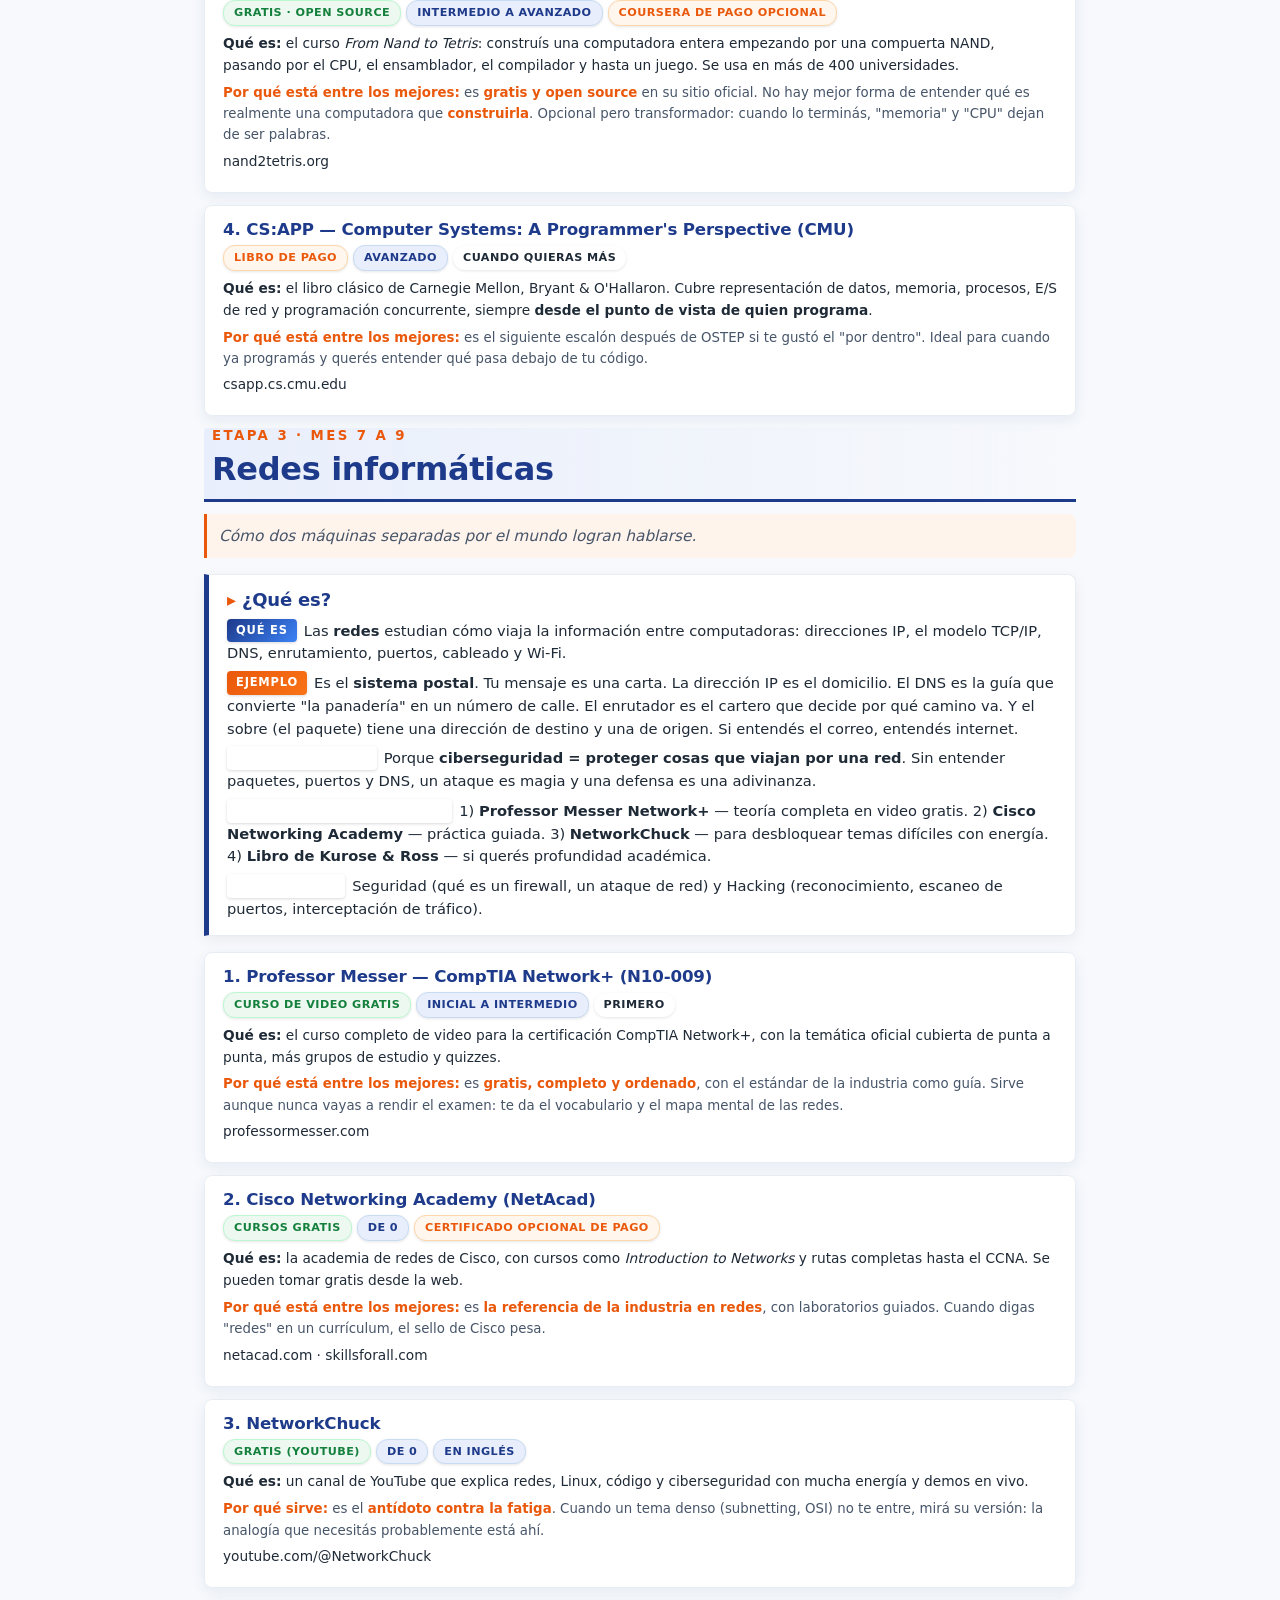
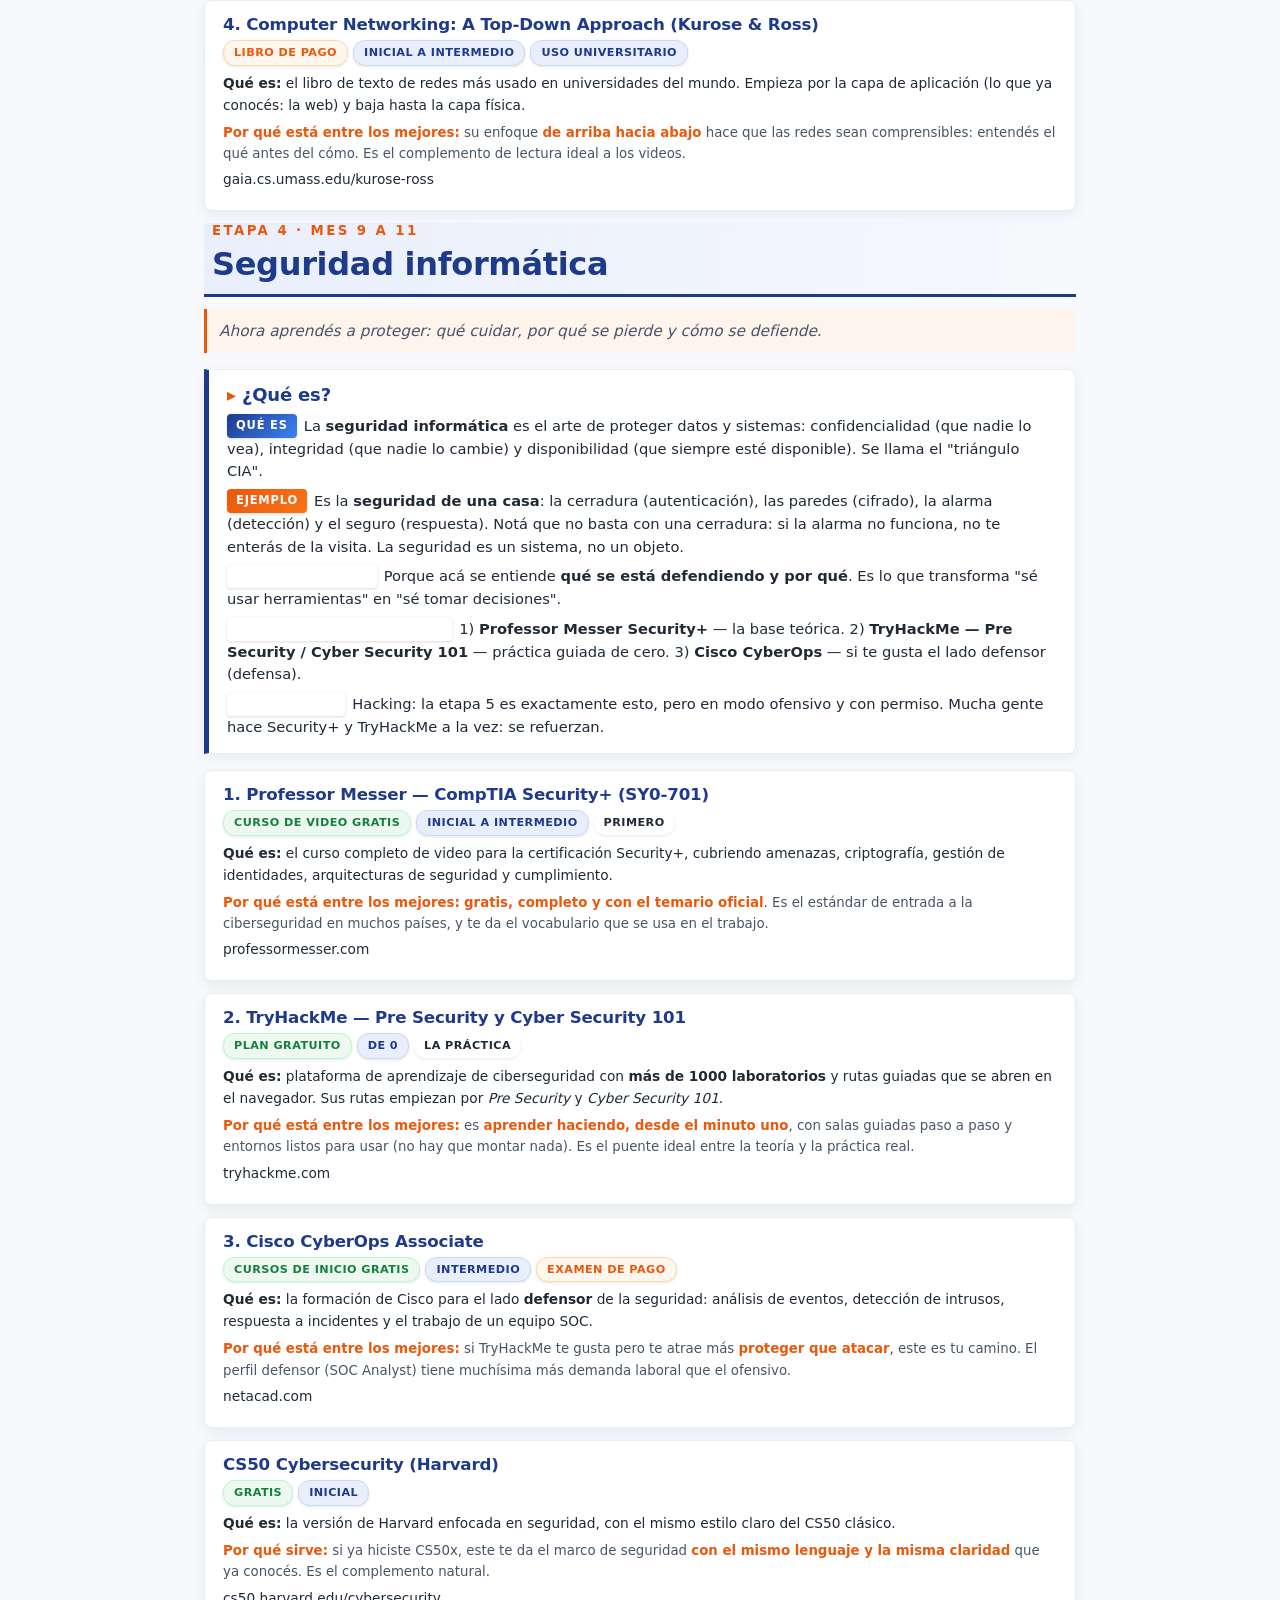
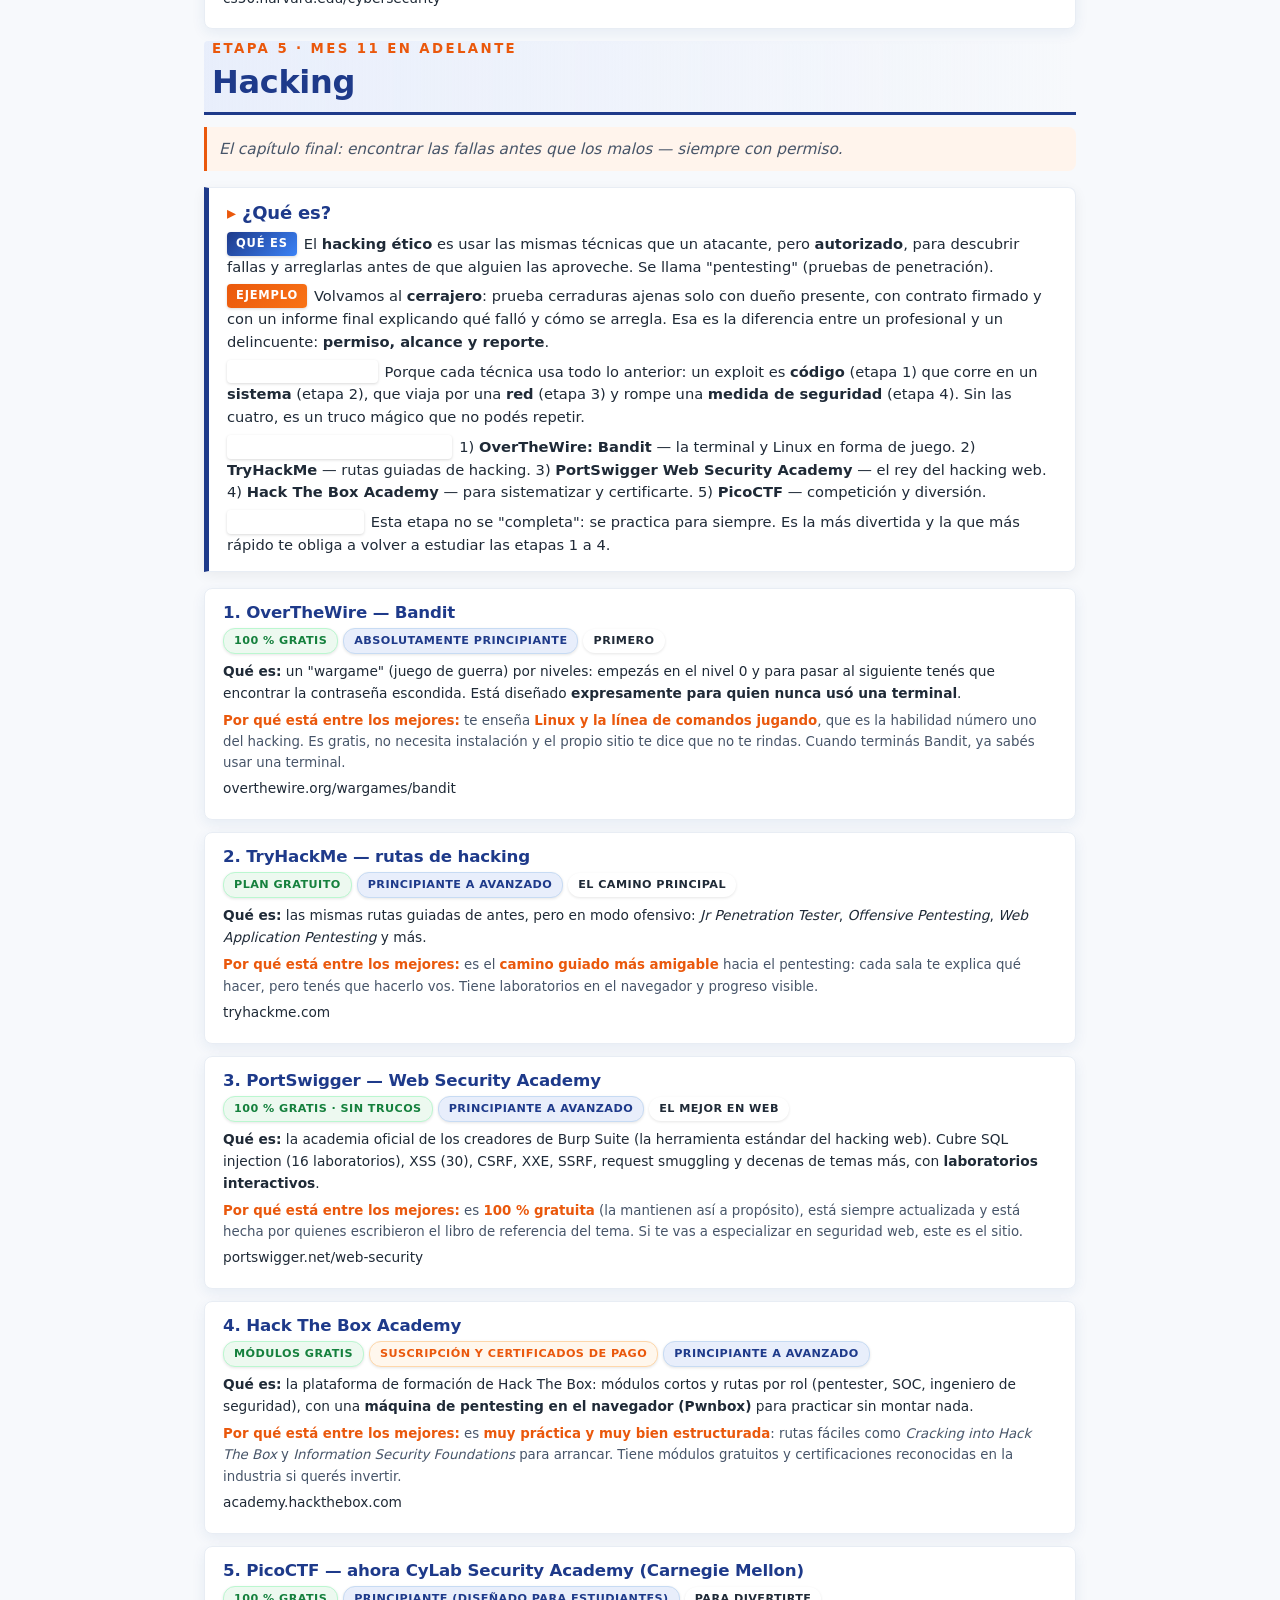
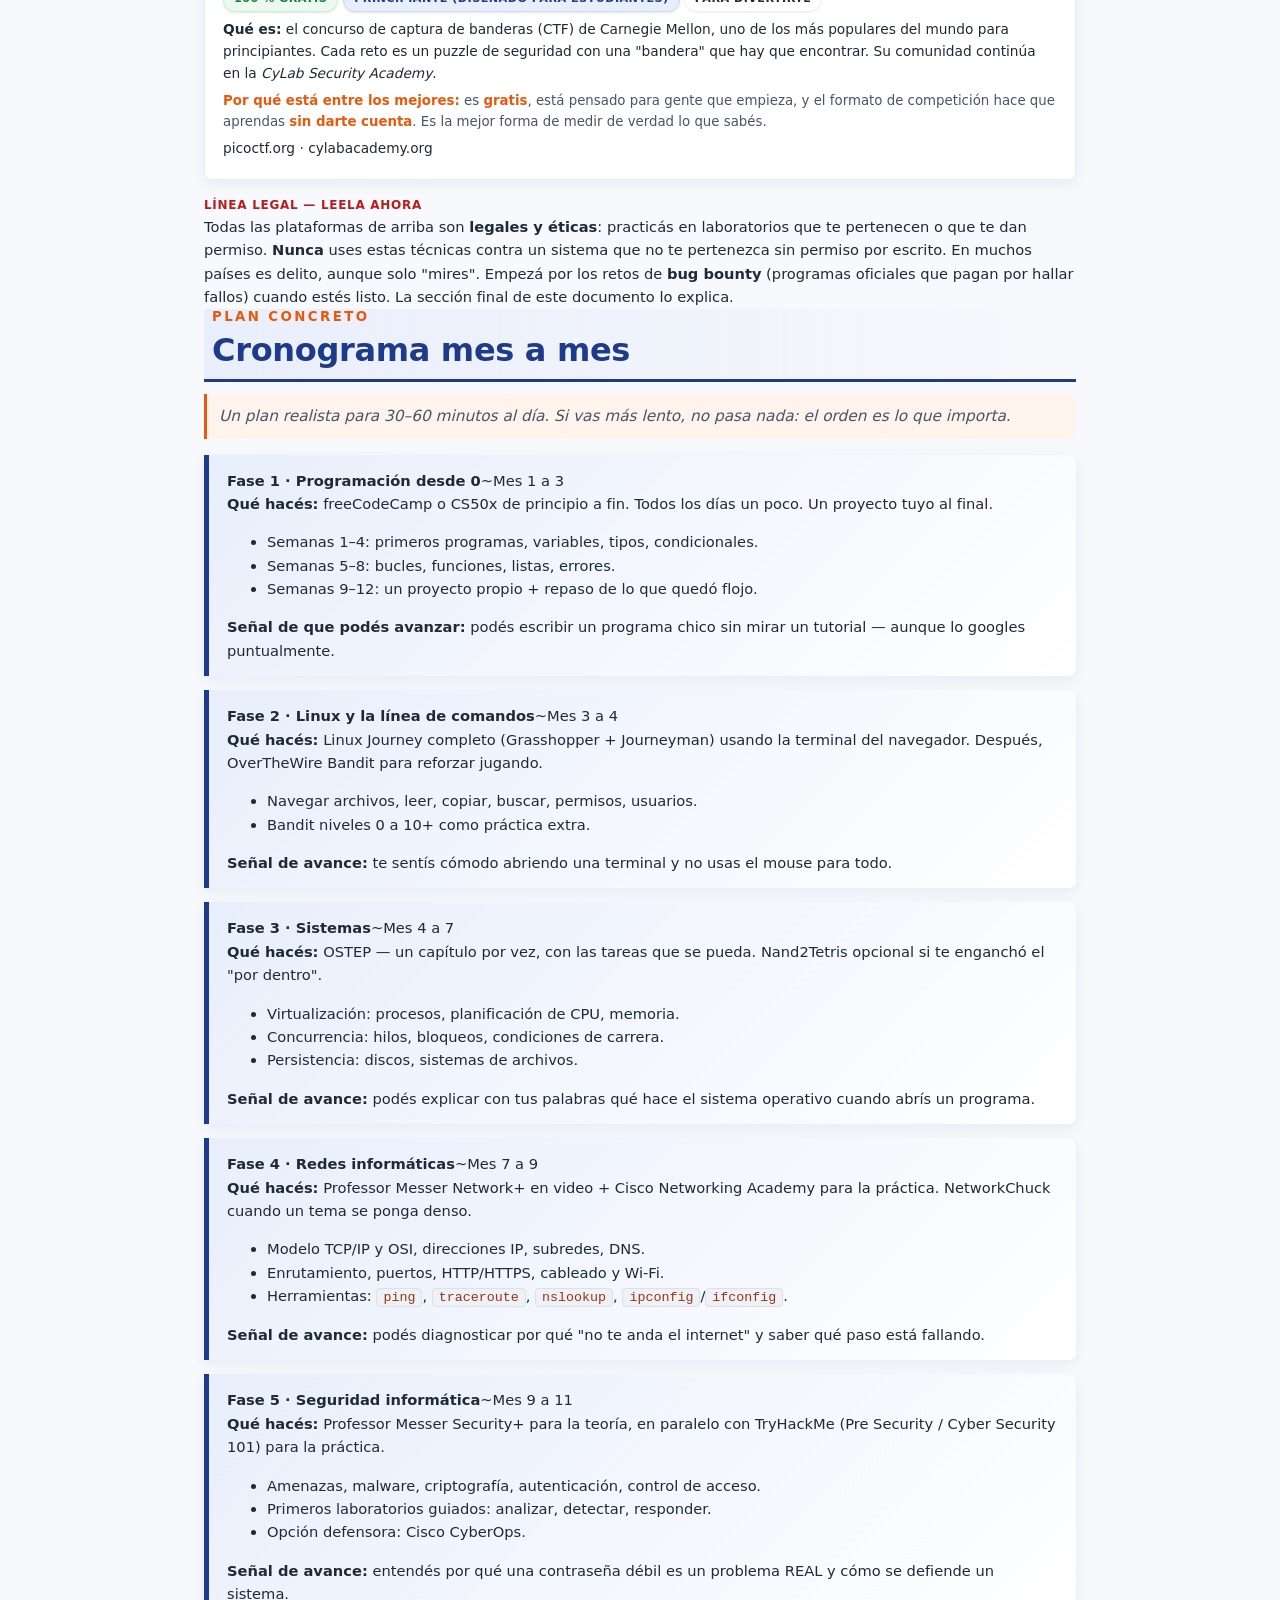
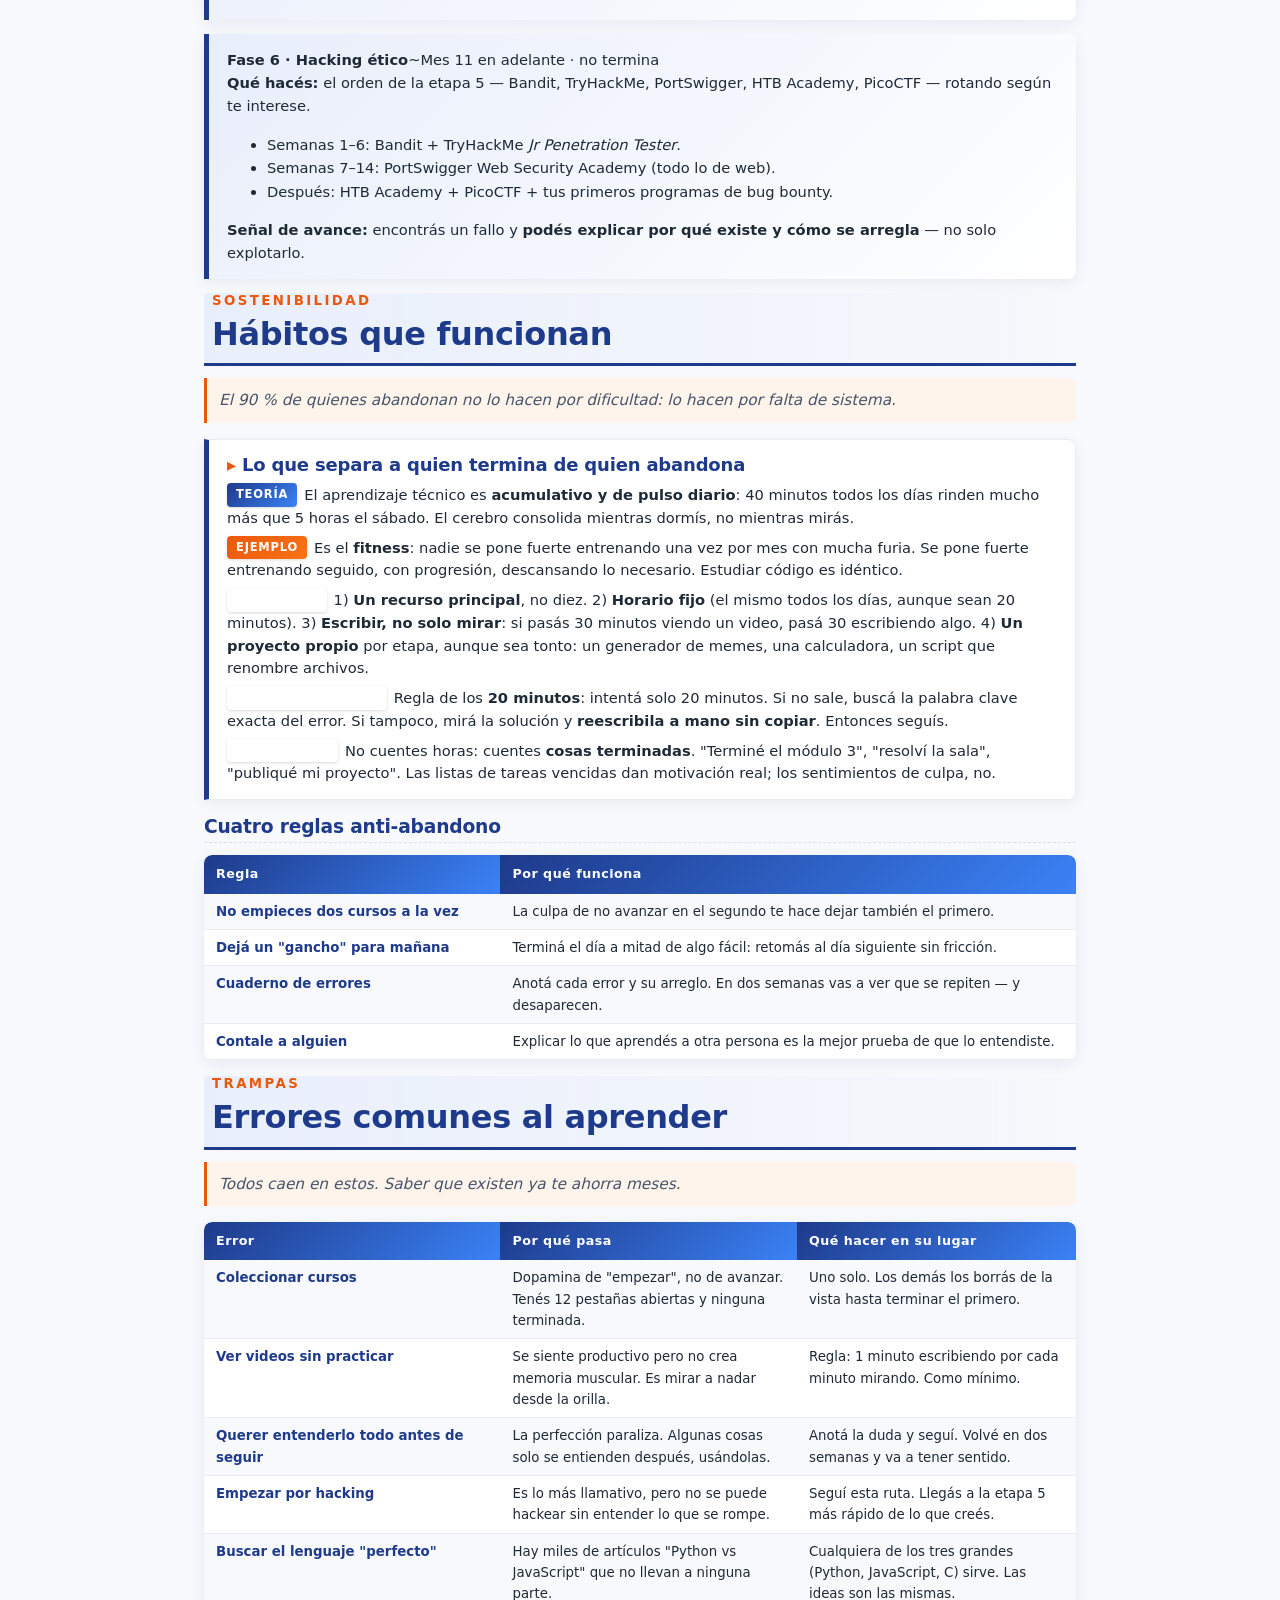
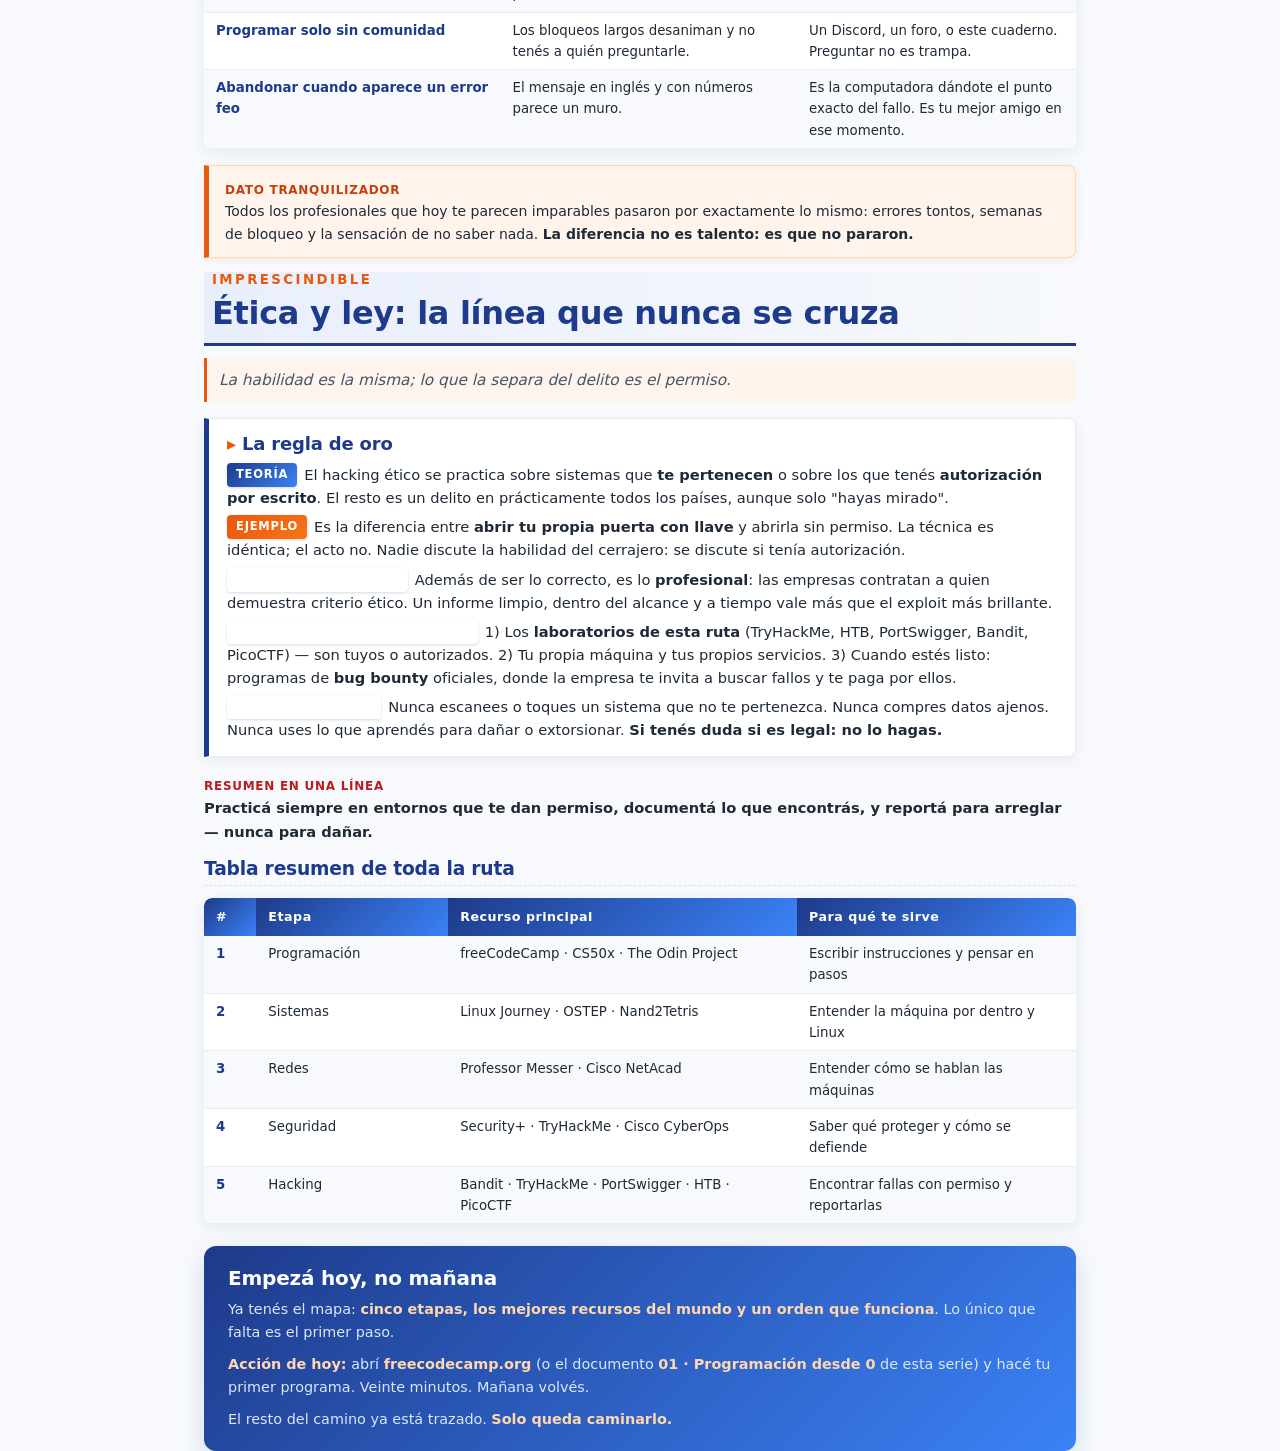
==== commit d32c7b7e: "Agrega script.js compartido (IP, panel de visitas, consola) a todos los cursos" ====
--- a/00-ruta-aprendizaje.html
+++ b/00-ruta-aprendizaje.html
@@ -554,5 +554,6 @@
   </div>
 </section>
 
+<script src="script.js" defer></script>
 </body>
 </html>
--- a/styles.css
+++ b/styles.css
@@ -285,6 +285,113 @@
 body[class^="theme-"] .lbl.como { background: linear-gradient(135deg, var(--morado), #8b5cf6); }
 body[class^="theme-"] .lbl.ejecuta { background: linear-gradient(135deg, var(--gris), #64748b); }
 
+/* ---------- Decoraciones temáticas de fondo (marcas de agua) ---------- */
+body[class^="theme-"]::before,
+body[class^="theme-"]::after {
+  position: fixed; top: 50%; left: 50%;
+  transform: translate(-50%, -50%) rotate(-18deg);
+  font-size: 18vw; font-weight: 900; letter-spacing: .05em;
+  color: var(--azul); opacity: .025;
+  pointer-events: none; user-select: none; z-index: -1;
+  white-space: nowrap; font-family: "Segoe UI", sans-serif;
+}
+body[class^="theme-"]::after {
+  content: ""; font-size: 0;
+}
+/* 00 · Ruta */
+body.theme-00::before { content: "RUTA"; opacity: .025; }
+/* 01 · Programación desde 0 */
+body.theme-01::before { content: "CODE"; opacity: .025; }
+/* 02 · Programación aplicada */
+body.theme-02::before { content: "BUILD"; opacity: .025; }
+/* 03 · Ciberseguridad (peligro) — sin fondo oscuro, limpio */
+body.theme-03 { background: linear-gradient(180deg, #fef2f2 0%, #f7f9fc 40%); }
+body.theme-03::before { content: "PELIGRO"; color: #dc2626; opacity: .03; font-size: 14vw; }
+body.theme-03::after {
+  content: "DANGER"; position: fixed; top: 25%; left: 70%;
+  transform: translate(-50%, -50%) rotate(12deg);
+  font-size: 10vw; font-weight: 900; color: #f59e0b; opacity: .03;
+  pointer-events: none; user-select: none; z-index: -1; white-space: nowrap;
+}
+/* 04 · Cómo empezaron los mejores */
+body.theme-04::before { content: "HACK"; opacity: .025; }
+/* 05 · Ciberseguridad para todos */
+body.theme-05::before { content: "SAFE"; opacity: .025; color: var(--verde); }
+/* 06 · Sistemas, redes y seguridad */
+body.theme-06::before { content: "SERVER"; opacity: .025; }
+
+/* Portadas limpias, sin franjas */
+
+/* Sin patrón de fondo: fondos limpios por tema (definidos arriba en cada theme-XX) */
+
+/* Print: ocultar decoraciones */
+@media print {
+  body[class^="theme-"]::before,
+  body[class^="theme-"]::after,
+  body.theme-03 .portada::before { display: none; }
+  body[class^="theme-"] { background: #fff !important; background-image: none !important; }
+}
+
+/* ---------- IP en la esquina ---------- */
+#ip-corner {
+  position: fixed; top: 10px; right: 12px; z-index: 9999;
+  background: linear-gradient(135deg, var(--azul), var(--azul-vivo));
+  color: #fff; font-size: 9pt; font-weight: 600; padding: 4px 10px;
+  border-radius: 12px; box-shadow: 0 2px 8px rgba(0,0,0,.2);
+  letter-spacing: .03em; font-family: "Cascadia Code", Consolas, monospace;
+  opacity: .92;
+}
+#ip-corner #ip-val { font-weight: 700; }
+@media print { #ip-corner { display: none; } }
+
+/* ---------- Panel de visitas ---------- */
+#visit-panel {
+  position: fixed; bottom: 12px; right: 12px; z-index: 9998;
+  background: #fff; border: 1px solid var(--borde); border-left: 4px solid var(--azul);
+  border-radius: var(--radio); padding: 10px 14px; font-size: 9pt;
+  box-shadow: var(--sombra-hover); max-width: 230px;
+}
+#visit-panel .vp-title { font-weight: 700; color: var(--azul); margin-bottom: 6px; font-size: 9.5pt; }
+#visit-panel .vp-row { display: flex; justify-content: space-between; gap: 10px; margin: 2px 0; color: #475569; }
+#visit-panel .vp-row b { color: var(--azul); }
+#visit-panel .vp-note { font-size: 8pt; color: #94a3b8; margin-top: 6px; line-height: 1.3; }
+@media print { #visit-panel { display: none; } }
+
+/* ---------- Simulador de consola ---------- */
+.console {
+  background: #0f172a; border: 1px solid #334155; border-radius: var(--radio-lg);
+  overflow: hidden; margin: 16px 0; box-shadow: 0 4px 16px rgba(15,23,42,.3);
+  font-family: "Cascadia Code", "Fira Code", Consolas, monospace; font-size: 10pt;
+}
+.console-bar {
+  background: #1e293b; padding: 8px 12px; display: flex; align-items: center; gap: 8px;
+  border-bottom: 1px solid #334155;
+}
+.console-bar .dot { width: 10px; height: 10px; border-radius: 50%; display: inline-block; }
+.console-bar .dot.red { background: #ef4444; }
+.console-bar .dot.yellow { background: #fbbf24; }
+.console-bar .dot.green { background: #22c55e; }
+.console-bar .console-title { color: #94a3b8; font-size: 9pt; margin-left: 6px; }
+.console-body {
+  padding: 10px 14px; min-height: 120px; max-height: 320px; overflow-y: auto;
+  color: #e2e8f0; line-height: 1.5;
+}
+.console-line { white-space: pre-wrap; word-break: break-word; margin: 0; }
+.console-line.cmd { color: #94a3b8; }
+.console-line.info { color: #60a5fa; font-style: italic; }
+.console-line.err { color: #f87171; }
+.console-input-row {
+  display: flex; align-items: center; gap: 6px; padding: 8px 14px;
+  background: #1e293b; border-top: 1px solid #334155;
+}
+.console-input-row .prompt { color: #34d399; white-space: nowrap; font-size: 9.5pt; }
+.console-input {
+  flex: 1; background: transparent; border: none; outline: none;
+  color: #e2e8f0; font-family: inherit; font-size: 10pt; caret-color: #34d399;
+}
+.console-input::placeholder { color: #475569; }
+@media print { .console { display: none; } }
+
 /* ---------- Mobile ---------- */
 @media (max-width: 600px) {
   body { font-size: 10.5pt; }
